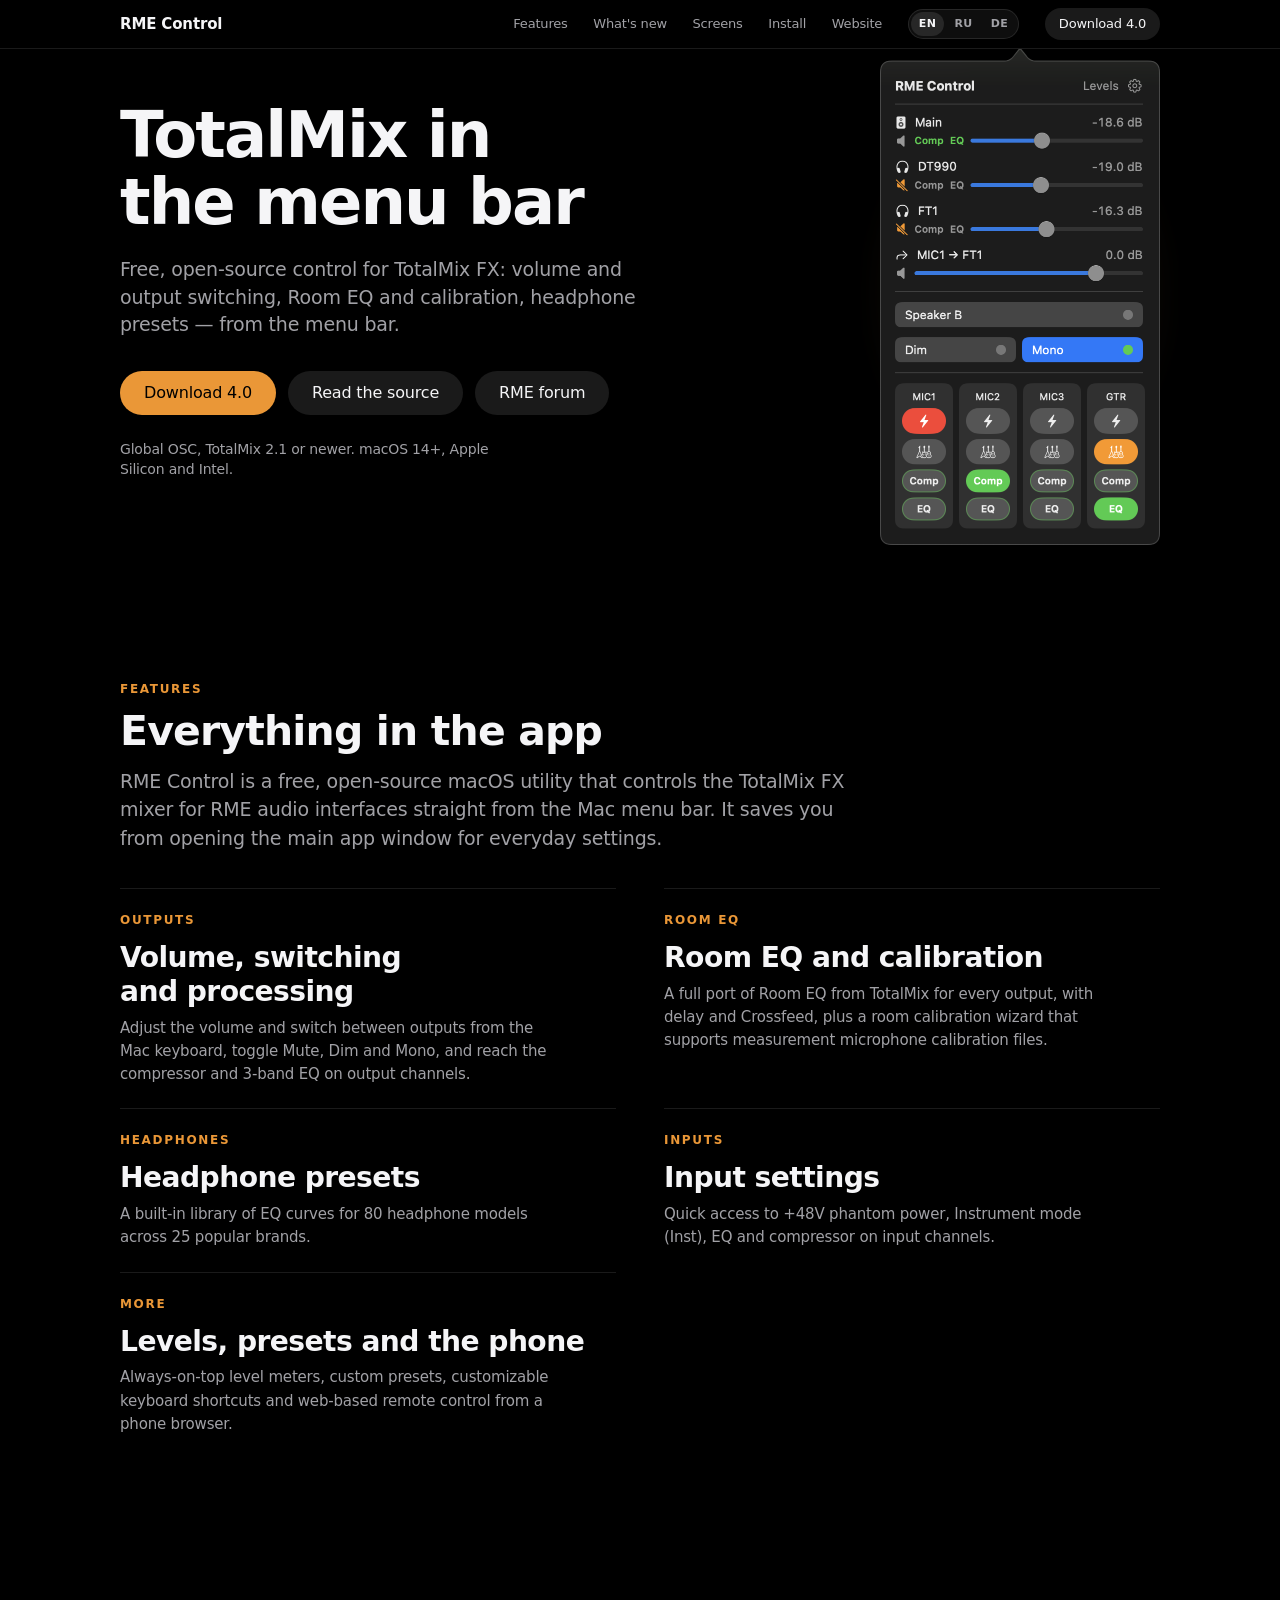
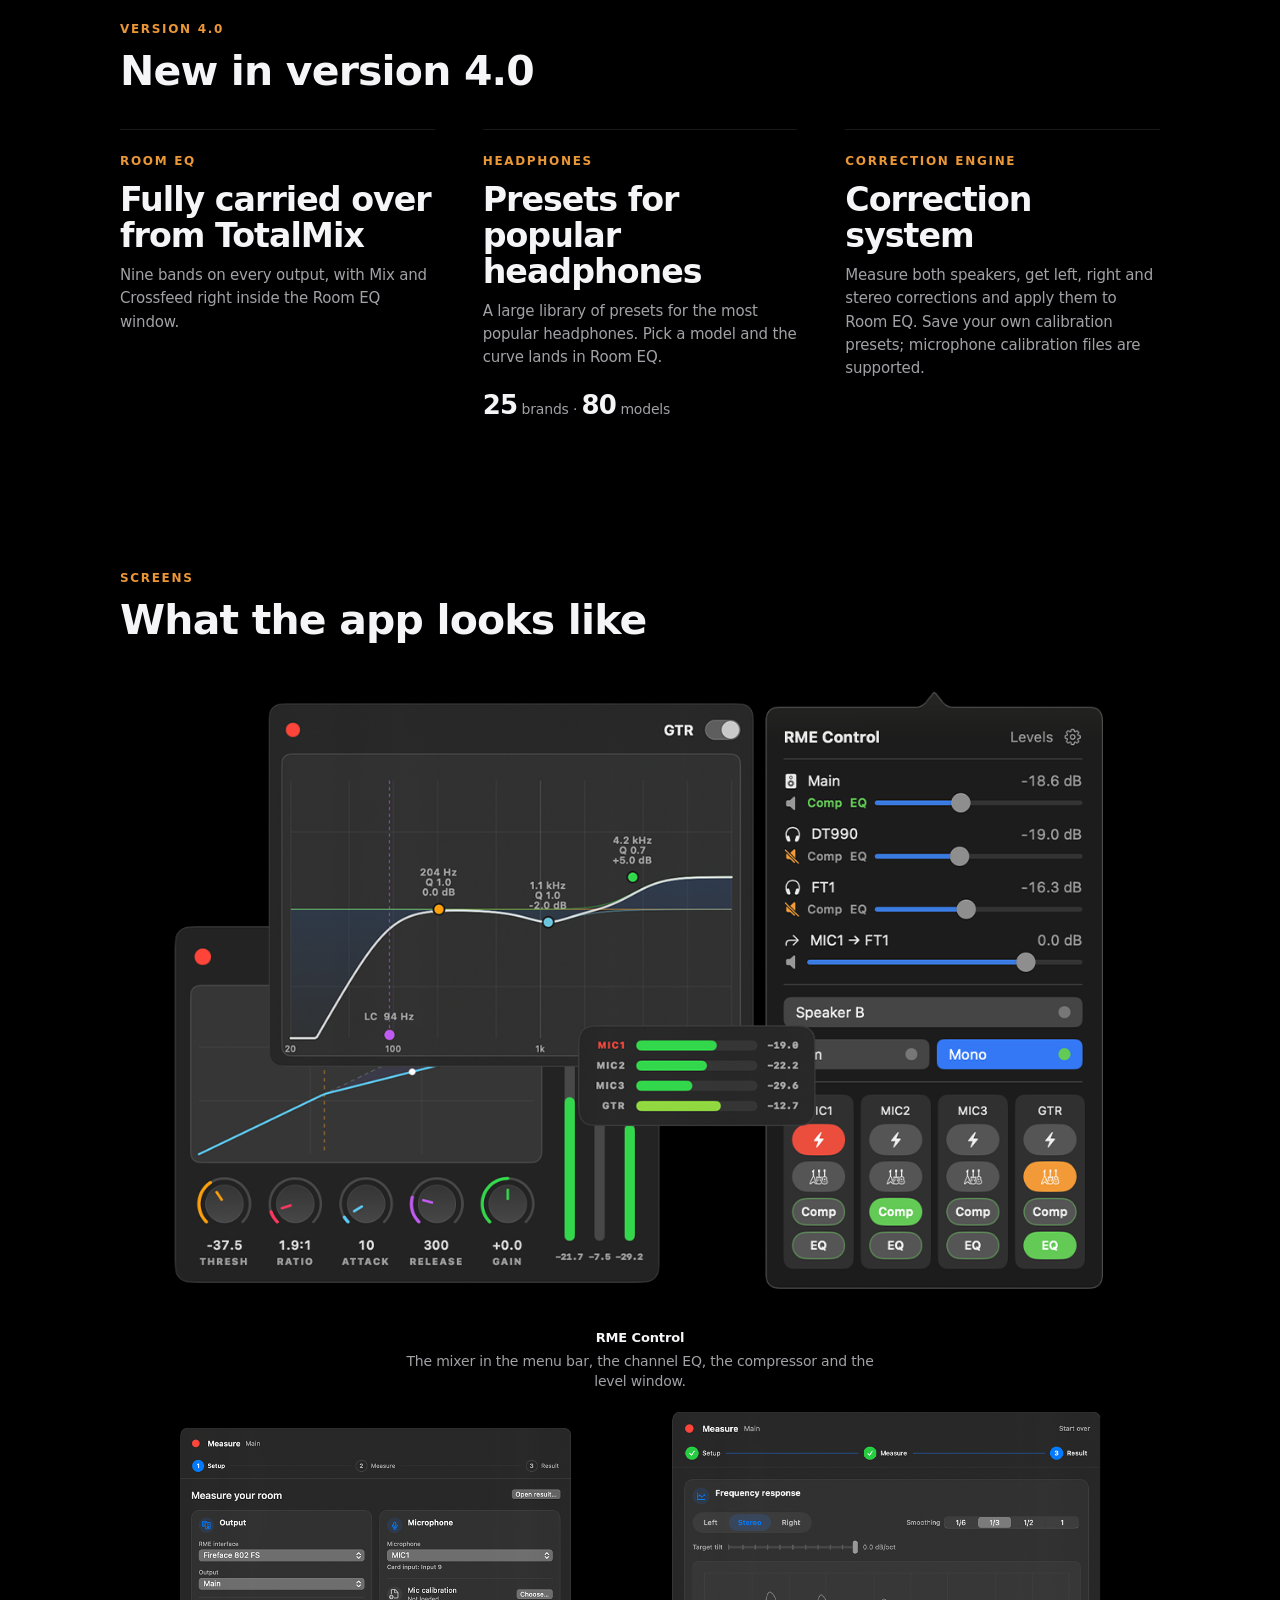
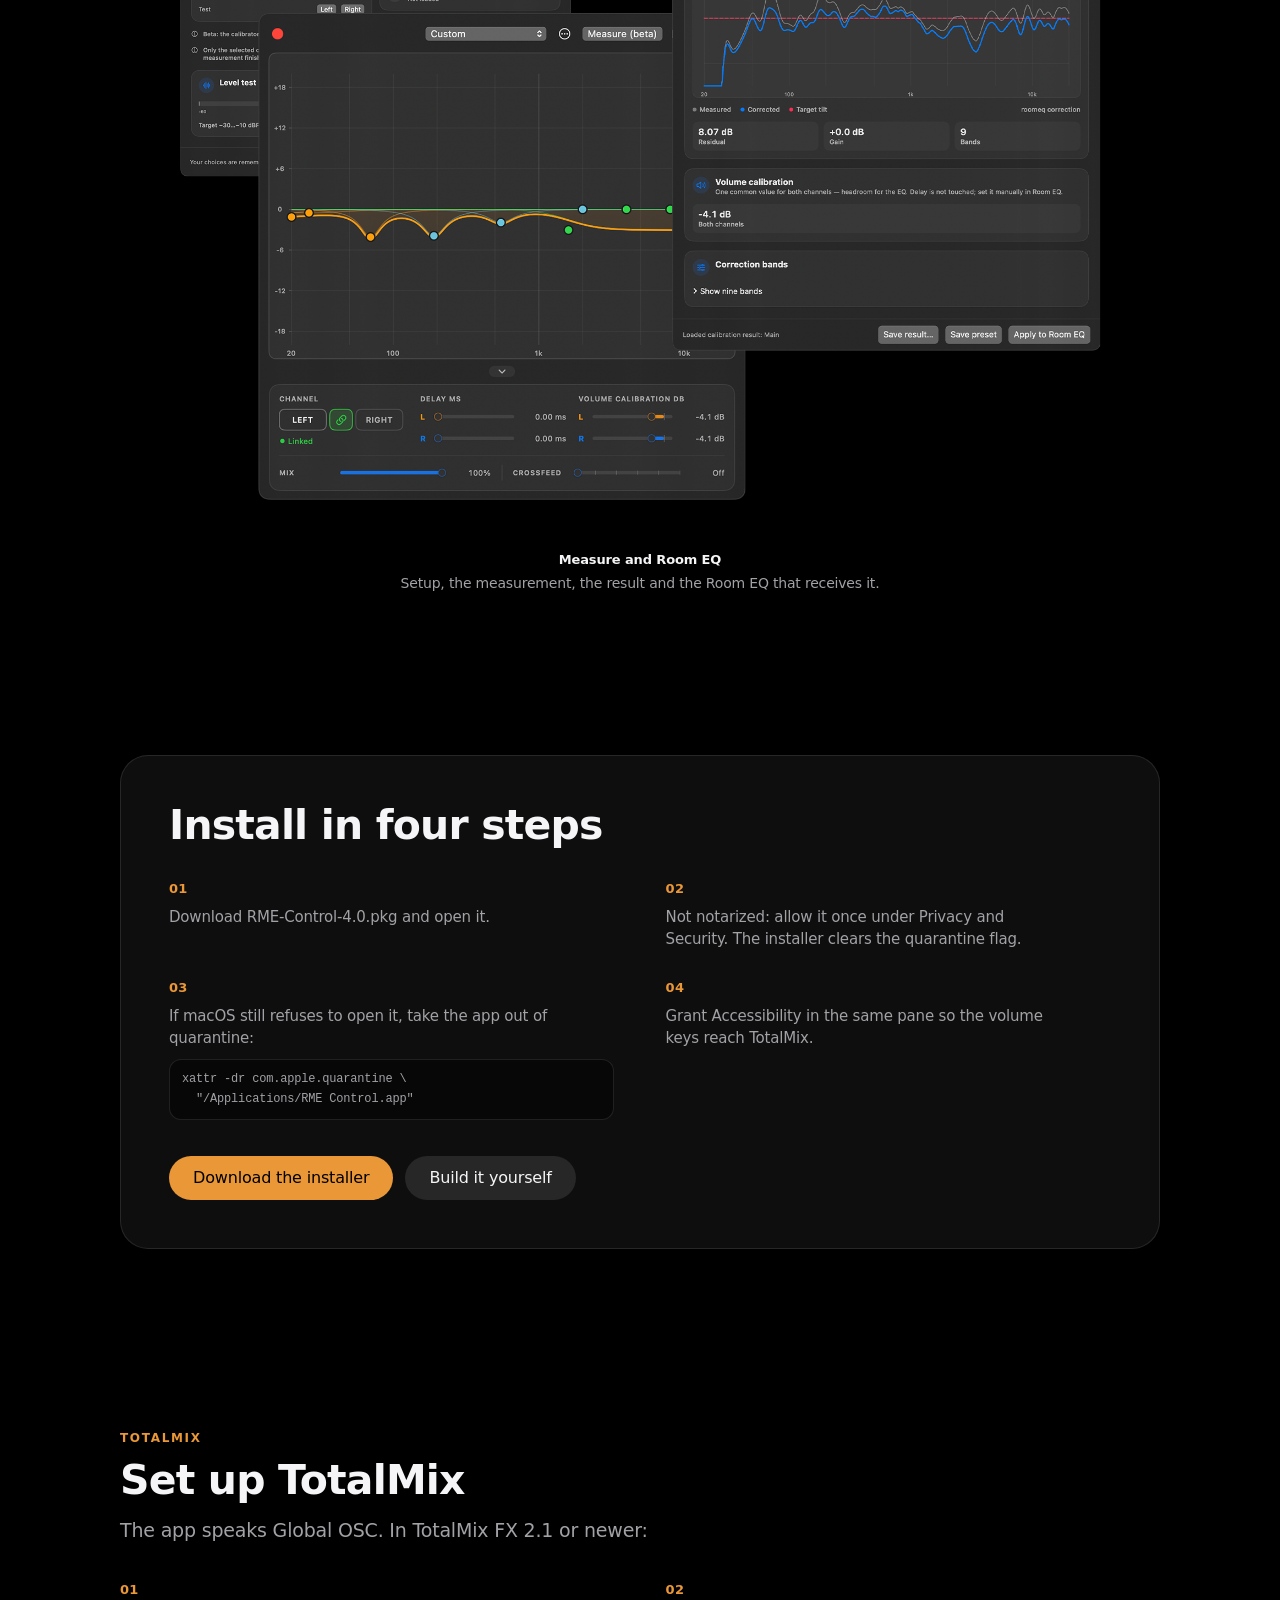
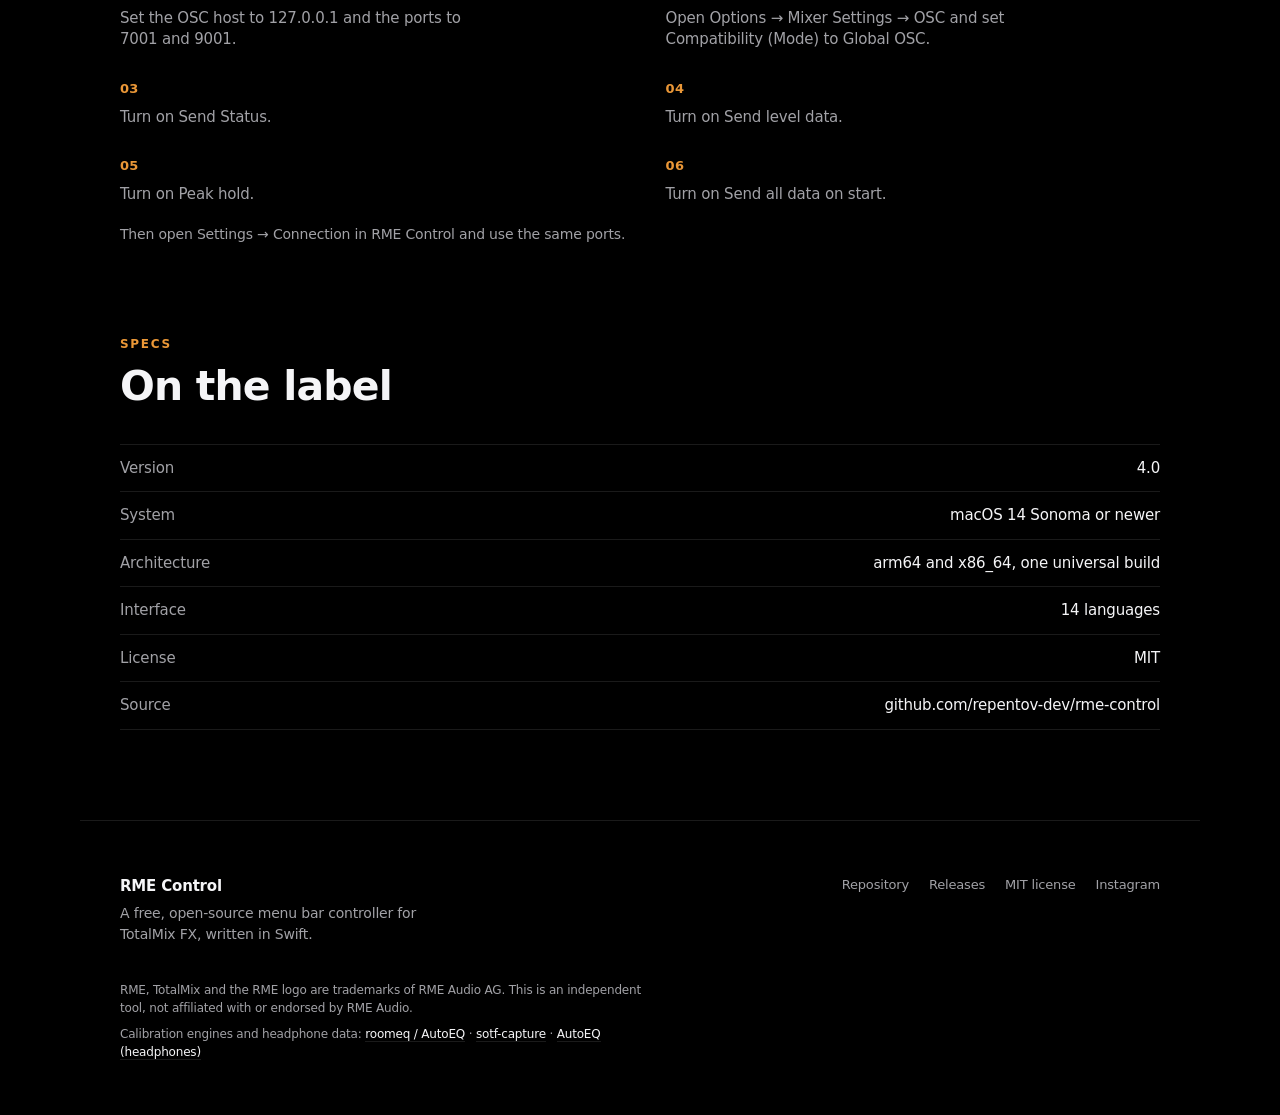
==== docs/index.html @ a4813e08 "Let the mobile header scroll away with the page" ====
<!doctype html>
<html lang="en">
<head>
<meta charset="utf-8">
<meta name="viewport" content="width=device-width, initial-scale=1">
<title>RME Control — TotalMix in the menu bar</title>
<meta name="description" content="Free, open-source macOS menu bar control for RME interfaces: TotalMix volume and output switching, Room EQ, room calibration, headphone presets, input and output processing.">
<meta name="theme-color" content="#000000">
<link rel="icon" href="./icon.png">
<script>
  document.documentElement.classList.add("js");
  setTimeout(function () {
    document.querySelectorAll("[data-reveal]").forEach(function (el) { el.classList.add("is-in"); });
  }, 3500);
</script>
<link rel="stylesheet" href="./apple.css?v=12">
</head>
<body>

<header class="nav">
  <div class="nav__inner">
    <a class="nav__brand" href="#top">RME Control</a>
    <nav class="nav__links" aria-label="Sections">
      <a href="#features" data-i18n="nav.features">Features</a>
      <a href="#new" data-i18n="nav.new">What's new</a>
      <a href="#screens" data-i18n="nav.screens">Screens</a>
      <a href="#install" data-i18n="nav.install">Install</a>
      <a href="https://repentov-dev.github.io/repentov-site/" data-i18n="nav.site" target="_blank" rel="noopener">Website</a>
      <span class="lang" role="group" aria-label="Language">
        <button type="button" data-lang="en">EN</button>
        <button type="button" data-lang="ru">RU</button>
        <button type="button" data-lang="de">DE</button>
      </span>
      <a class="nav__cta" href="https://github.com/repentov-dev/rme-control/releases/download/v4.0/RME-Control-4.0.pkg" data-i18n="nav.download">Download 4.0</a>
    </nav>
    <button class="nav__burger" type="button" aria-label="Menu" aria-expanded="false">
      <span></span><span></span>
    </button>
  </div>
</header>

<main id="top">

  <section class="hero">
    <div class="hero__copy">
      <h1 data-i18n="hero.title">TotalMix in the menu bar</h1>
      <p class="hero__sub" data-i18n="hero.sub">Free, open-source control for TotalMix FX: volume and output switching, Room EQ and calibration, headphone presets — from the menu bar.</p>
      <div class="hero__actions">
        <a class="btn btn--fill" href="https://github.com/repentov-dev/rme-control/releases/download/v4.0/RME-Control-4.0.pkg" data-i18n="hero.download">Download 4.0</a>
        <a class="btn btn--tint" href="https://github.com/repentov-dev/rme-control" data-i18n="hero.source">Read the source</a>
        <a class="btn btn--tint" href="https://forum.rme-audio.de/viewtopic.php?id=43536" data-i18n="hero.forum">RME forum</a>
      </div>
      <p class="hero__note" data-i18n="hero.note">Global OSC, TotalMix 2.1 or newer. macOS 14+, Apple Silicon and Intel.</p>
    </div>
    <div class="hero__stage">
      <div class="hero__tilt">
        <img class="hero__shot" src="./screenshots/popover-window.png" width="560" height="993" alt="RME Control popover">
      </div>
    </div>
  </section>

  <section class="features" id="features">
    <div class="section-head" data-reveal>
      <p class="eyebrow" data-i18n="features.eyebrow">Features</p>
      <h2 data-i18n="features.title">Everything in the app</h2>
      <p class="lead" data-i18n="features.lead">RME Control is a free, open-source macOS utility that controls the TotalMix FX mixer for RME audio interfaces straight from the Mac menu bar. It saves you from opening the main app window for everyday settings.</p>
    </div>
    <div class="keys">
      <article class="key" data-reveal style="--i:0">
        <p class="chapter__kicker" data-i18n="feat.out.kicker">Outputs</p>
        <h3 data-i18n="feat.out.title">Volume, switching and processing</h3>
        <p data-i18n="feat.out.text">Adjust the volume and switch between outputs from the Mac keyboard, toggle Mute, Dim and Mono, and reach the compressor and 3-band EQ on output channels.</p>
      </article>
      <article class="key" data-reveal style="--i:1">
        <p class="chapter__kicker" data-i18n="feat.eq.kicker">Room EQ</p>
        <h3 data-i18n="feat.eq.title">Room EQ and calibration</h3>
        <p data-i18n="feat.eq.text">A full port of Room EQ from TotalMix for every output, with delay and Crossfeed, plus a room calibration wizard that supports measurement microphone calibration files.</p>
      </article>
      <article class="key" data-reveal style="--i:2">
        <p class="chapter__kicker" data-i18n="feat.hp.kicker">Headphones</p>
        <h3 data-i18n="feat.hp.title">Headphone presets</h3>
        <p data-i18n="feat.hp.text">A built-in library of EQ curves for 80 headphone models across 25 popular brands.</p>
      </article>
      <article class="key" data-reveal style="--i:3">
        <p class="chapter__kicker" data-i18n="feat.in.kicker">Inputs</p>
        <h3 data-i18n="feat.in.title">Input settings</h3>
        <p data-i18n="feat.in.text">Quick access to +48V phantom power, Instrument mode (Inst), EQ and compressor on input channels.</p>
      </article>
      <article class="key" data-reveal style="--i:4">
        <p class="chapter__kicker" data-i18n="feat.more.kicker">More</p>
        <h3 data-i18n="feat.more.title">Levels, presets and the phone</h3>
        <p data-i18n="feat.more.text">Always-on-top level meters, custom presets, customizable keyboard shortcuts and web-based remote control from a phone browser.</p>
      </article>
    </div>
  </section>

  <section class="new" id="new">
    <div class="section-head" data-reveal>
      <p class="eyebrow" data-i18n="new.eyebrow">Version 4.0</p>
      <h2 data-i18n="new.title">New in version 4.0</h2>
    </div>
    <div class="new__list">
      <article class="new__row" data-reveal style="--i:0">
        <p class="chapter__kicker" data-i18n="new.eq.kicker">Room EQ</p>
        <h3 data-i18n="new.eq.title">Fully carried over from TotalMix</h3>
        <p data-i18n="new.eq.text">Nine bands on every output, with Mix and Crossfeed right inside the Room EQ window.</p>
      </article>
      <article class="new__row" data-reveal style="--i:1">
        <p class="chapter__kicker" data-i18n="new.hp.kicker">Headphones</p>
        <h3 data-i18n="new.hp.title">Presets for popular headphones</h3>
        <p data-i18n="new.hp.text">A large library of presets for the most popular headphones. Pick a model and the curve lands in Room EQ.</p>
        <p class="new__stat"><strong>25</strong> <span data-i18n="new.stat.brands">brands</span> · <strong>80</strong> <span data-i18n="new.stat.models">models</span></p>
      </article>
      <article class="new__row" data-reveal style="--i:2">
        <p class="chapter__kicker" data-i18n="new.engine.kicker">Correction engine</p>
        <h3 data-i18n="new.engine.title">Correction system</h3>
        <p data-i18n="new.engine.text">Measure both speakers, get left, right and stereo corrections and apply them to Room EQ. Save your own calibration presets; microphone calibration files are supported.</p>
      </article>
    </div>
  </section>

  <section class="gallery" id="screens">
    <div class="section-head" data-reveal>
      <p class="eyebrow" data-i18n="screens.eyebrow">Screens</p>
      <h2 data-i18n="screens.title">What the app looks like</h2>
    </div>

    <figure class="shot shot--wide shot--product" data-reveal>
      <img src="./screenshots/app.png" width="1156" height="752" alt="RME Control windows">
      <figcaption>
        <span class="shot__name" data-i18n="shot.app.name">RME Control</span>
        <span class="shot__text" data-i18n="shot.app">The mixer in the menu bar, the channel EQ, the compressor and the level window.</span>
      </figcaption>
    </figure>

    <figure class="shot shot--wide shot--product" data-reveal>
      <img src="./screenshots/measure.png" width="1781" height="1355" alt="Measure setup, Room EQ and the measurement result">
      <figcaption>
        <span class="shot__name" data-i18n="shot.product.name">Measure and Room EQ</span>
        <span class="shot__text" data-i18n="shot.product">Setup, the measurement, the result and the Room EQ that receives it.</span>
      </figcaption>
    </figure>
  </section>

  

  

  

  <section class="install" id="install">
    <div class="install__card" data-reveal>
      <h2 data-i18n="install.title">Install in four steps</h2>
      <ol class="steps">
        <li class="step">
          <span class="step__num">01</span>
          <p><span data-i18n="install.one">Download</span> <span class="nowrap">RME-Control-4.0.pkg</span> <span data-i18n="install.one.b">and open it.</span></p>
        </li>
        <li class="step">
          <span class="step__num">02</span>
          <p data-i18n="install.two">Not notarized: allow it once under Privacy and Security. The installer clears the quarantine flag.</p>
        </li>
        <li class="step">
          <span class="step__num">03</span>
          <p data-i18n="install.three">If macOS still refuses to open it, take the app out of quarantine:</p>
          <pre class="cmd">xattr -dr com.apple.quarantine \
  "/Applications/RME Control.app"</pre>
        </li>
        <li class="step">
          <span class="step__num">04</span>
          <p data-i18n="install.four">Grant Accessibility in the same pane so the volume keys reach TotalMix.</p>
        </li>
      </ol>
      <div class="install__actions">
        <a class="btn btn--fill" href="https://github.com/repentov-dev/rme-control/releases/download/v4.0/RME-Control-4.0.pkg" data-i18n="install.download">Download the installer</a>
        <a class="btn btn--tint" href="https://github.com/repentov-dev/rme-control#build-and-install" data-i18n="install.build">Build it yourself</a>
      </div>
    </div>
  </section>

  <section class="setup" id="totalmix">
    <div class="section-head" data-reveal>
      <p class="eyebrow" data-i18n="tm.eyebrow">TotalMix</p>
      <h2 data-i18n="tm.title">Set up TotalMix</h2>
      <p class="lead" data-i18n="tm.lead">The app speaks Global OSC. In TotalMix FX 2.1 or newer:</p>
    </div>
    <ol class="steps" data-reveal>
      <li class="step"><span class="step__num">01</span><p data-i18n="tm.one">Set the OSC host to 127.0.0.1 and the ports to 7001 and 9001.</p></li>
      <li class="step"><span class="step__num">02</span><p data-i18n="tm.two">Open Options → Mixer Settings → OSC and set Compatibility (Mode) to Global OSC.</p></li>
      <li class="step"><span class="step__num">03</span><p data-i18n="tm.three">Turn on Send Status.</p></li>
      <li class="step"><span class="step__num">04</span><p data-i18n="tm.four">Turn on Send level data.</p></li>
      <li class="step"><span class="step__num">05</span><p data-i18n="tm.five">Turn on Peak hold.</p></li>
      <li class="step"><span class="step__num">06</span><p data-i18n="tm.six">Turn on Send all data on start.</p></li>
    </ol>
    <p class="setup__after" data-reveal data-i18n="tm.note">Then open Settings → Connection in RME Control and use the same ports.</p>
  </section>

  <section class="specs" id="specs">
    <div class="section-head" data-reveal>
      <p class="eyebrow" data-i18n="specs.eyebrow">Specs</p>
      <h2 data-i18n="specs.title">On the label</h2>
    </div>
    <dl class="sheet sheet--specs" data-reveal>
      <div class="row"><dt data-i18n="specs.version">Version</dt><dd>4.0</dd></div>
      <div class="row"><dt data-i18n="specs.system">System</dt><dd data-i18n="specs.system.v">macOS 14 Sonoma or newer</dd></div>
      <div class="row"><dt data-i18n="specs.arch">Architecture</dt><dd data-i18n="specs.arch.v">arm64 and x86_64, one universal build</dd></div>
      <div class="row"><dt data-i18n="specs.languages">Interface</dt><dd data-i18n="specs.languages.v">14 languages</dd></div>
      <div class="row"><dt data-i18n="specs.license">License</dt><dd>MIT</dd></div>
      <div class="row"><dt data-i18n="specs.source">Source</dt><dd><a href="https://github.com/repentov-dev/rme-control">github.com/repentov-dev/rme-control</a></dd></div>
    </dl>
  </section>

</main>

<footer class="foot">
  <div class="foot__inner">
    <div class="foot__mast">
      <p class="foot__mark">RME Control</p>
      <p class="foot__note" data-i18n="foot.note">A free, open-source menu bar controller for TotalMix FX, written in Swift.</p>
    </div>
    <nav class="foot__links" aria-label="Elsewhere">
      <a href="https://github.com/repentov-dev/rme-control" data-i18n="foot.repo">Repository</a>
      <a href="https://github.com/repentov-dev/rme-control/releases" data-i18n="foot.releases">Releases</a>
      <a href="https://github.com/repentov-dev/rme-control/blob/main/LICENSE" data-i18n="foot.license">MIT license</a>
      <a href="https://www.instagram.com/repentov">Instagram</a>
    </nav>
  </div>
  <div class="foot__legal">
    <p data-i18n="foot.legal">RME, TotalMix and the RME logo are trademarks of RME Audio AG. This is an independent tool, not affiliated with or endorsed by RME Audio.</p>
    <p class="foot__credits">
      <span data-i18n="foot.credits">Calibration engines and headphone data:</span>
      <a href="https://github.com/pierreaubert/autoeq">roomeq / AutoEQ</a> ·
      <a href="https://github.com/pierreaubert/sotf-capture">sotf-capture</a> ·
      <a href="https://github.com/jaakkopasanen/AutoEq">AutoEQ (headphones)</a>
    </p>
  </div>
</footer>

<script src="./i18n.js?v=6" defer></script>
<script src="./apple.js?v=4" defer></script>
</body>
</html>
---- docs/apple.css ----
/* RME Control — Apple-flavoured landing page.
   System type, translucent chrome, pill controls, one accent from the app. */

:root {
  --bg: #000;
  --surface: rgba(255, 255, 255, 0.055);
  --surface-strong: rgba(255, 255, 255, 0.1);
  --text: #f5f5f7;
  --text-2: #a1a1a6;
  --line: rgba(255, 255, 255, 0.1);
  --accent: #ea9737;
  --accent-soft: rgba(234, 151, 55, 0.12);

  --font: -apple-system, BlinkMacSystemFont, "SF Pro Display", "SF Pro Text",
    "Helvetica Neue", system-ui, sans-serif;
  --mono: ui-monospace, "SF Mono", SFMono-Regular, Menlo, monospace;

  --gutter: clamp(20px, 4vw, 40px);
  --measure: 1120px;
  --radius-card: 28px;
  --radius-pill: 980px;

  --ease-out: cubic-bezier(0.22, 1, 0.36, 1);
  --nav-h: 48px;
  color-scheme: dark;
}

*, *::before, *::after { box-sizing: border-box; }
html, body { overflow-x: clip; }
html { scroll-behavior: smooth; scroll-padding-top: calc(var(--nav-h) + 24px); }

body {
  margin: 0;
  padding-top: var(--nav-h);
  background: var(--bg);
  color: var(--text);
  font-family: var(--font);
  font-size: 17px;
  line-height: 1.5;
  letter-spacing: -0.011em;
  -webkit-font-smoothing: antialiased;
  text-rendering: optimizeLegibility;
}

img { display: block; max-width: 100%; height: auto; }
a { color: inherit; text-decoration: none; }
p { margin: 0; }
::selection { background: var(--accent-soft); }

:focus-visible {
  outline: 2px solid var(--accent);
  outline-offset: 3px;
  border-radius: 8px;
}

h1, h2, h3 {
  margin: 0;
  font-weight: 700;
  letter-spacing: -0.03em;
  line-height: 1.05;
  text-wrap: balance;
  overflow-wrap: break-word;
}
h1 { font-size: clamp(2.5rem, 5.4vw, 4rem); max-width: 15ch; }
h2 { font-size: clamp(1.75rem, 3.2vw, 2.75rem); letter-spacing: -0.02em; }
h3 { font-size: 1.1875rem; font-weight: 600; letter-spacing: -0.01em; line-height: 1.2; }

.container { width: 100%; max-width: var(--measure); margin-inline: auto; padding-inline: var(--gutter); }
main > section { padding-inline: var(--gutter); max-width: var(--measure); margin-inline: auto; }

/* Chrome: a translucent bar, content scrolling underneath. */
.nav {
  position: fixed; top: 0; left: 0; right: 0; z-index: 100;
  transition: background-color 220ms linear, border-color 220ms linear, box-shadow 220ms linear;
  background: color-mix(in srgb, var(--bg) 88%, transparent);
  backdrop-filter: blur(20px) saturate(180%);
  -webkit-backdrop-filter: blur(20px) saturate(180%);
  border-bottom: 1px solid var(--line);
}
.nav.is-scrolled {
  background: color-mix(in srgb, var(--bg) 96%, transparent);
  border-bottom-color: rgba(255, 255, 255, 0.16);
  box-shadow: 0 10px 30px rgba(0, 0, 0, 0.35);
}
.nav__inner {
  max-width: var(--measure); margin-inline: auto;
  padding: 0 var(--gutter);
  min-height: 48px; display: flex; align-items: center; justify-content: space-between; gap: 24px;
}
.nav__brand { font-size: 15px; font-weight: 600; letter-spacing: -0.01em; white-space: nowrap; }
.nav__links { display: flex; align-items: center; gap: clamp(12px, 2vw, 28px); flex-wrap: wrap; }
.nav__links a {
  position: relative;
  font-size: 13px; color: var(--text-2);
  transition: color 120ms linear;
}
.nav__links a:not(.nav__cta)::after {
  content: ""; position: absolute; left: 0; right: 0; bottom: -5px; height: 1px;
  background: currentColor; transform: scaleX(0); transform-origin: left center;
  transition: transform 260ms var(--ease-out);
}
.nav__links a:not(.nav__cta):hover::after { transform: scaleX(1); }
.nav__links a:hover { color: var(--text); }
.nav__cta {
  color: var(--text) !important; font-weight: 500;
  padding: 6px 14px; border-radius: var(--radius-pill);
  background: var(--surface-strong);
  transition: background-color 140ms linear;
}
.nav__cta:hover { background: rgba(255, 255, 255, 0.18); }

/* Controls: felt on press, not on release. */
.btn {
  display: inline-flex; align-items: center; justify-content: center;
  min-height: 44px; padding: 0 24px; border-radius: var(--radius-pill);
  font-size: 16px; font-weight: 500; letter-spacing: -0.011em;
  transition: transform 160ms var(--ease-out), background-color 140ms linear,
    box-shadow 220ms linear, opacity 140ms linear;
  -webkit-tap-highlight-color: transparent;
}
.btn:hover { transform: translateY(-1px); box-shadow: 0 10px 28px rgba(0, 0, 0, 0.45); }
.btn:active { transform: scale(0.97); box-shadow: none; }
.btn--fill:hover { box-shadow: 0 12px 32px color-mix(in srgb, var(--accent) 26%, transparent); }
.btn--fill { background: var(--accent); color: #000; }
.btn--fill:hover { background: color-mix(in srgb, var(--accent) 86%, #fff); }
.btn--tint { background: var(--surface-strong); color: var(--text); }
.btn--tint:hover { background: rgba(255, 255, 255, 0.16); }

/* Hero: copy on the left, the product on a soft halo on the right. */
.hero {
  --hero-pad: clamp(40px, 6vh, 80px);
  display: grid; grid-template-columns: minmax(0, 1fr) 280px;
  gap: clamp(32px, 5vw, 72px); align-items: start;
  padding-block: var(--hero-pad) clamp(32px, 5vh, 56px);
}
.hero__copy { min-width: 0; }
.hero__copy > * { animation: riseIn 800ms var(--ease-out) both; }
.hero__copy > :nth-child(1) { animation-delay: 60ms; }
.hero__copy > :nth-child(2) { animation-delay: 140ms; }
.hero__copy > :nth-child(3) { animation-delay: 220ms; }
.hero__copy > :nth-child(4) { animation-delay: 300ms; }
@keyframes riseIn {
  from { opacity: 0; transform: translateY(12px); }
  to { opacity: 1; transform: none; }
}
.hero__sub {
  margin-top: 20px; font-size: 19px; line-height: 1.45; color: var(--text-2);
  max-width: 44ch;
}
.hero__actions { display: flex; flex-wrap: wrap; gap: 12px; margin-top: 32px; }
.hero__note { margin-top: 24px; font-size: 14px; line-height: 1.45; color: var(--text-2); max-width: 46ch; }

.hero__stage {
  position: relative; display: grid; justify-items: center; min-width: 0;
  /* the arrow meets the bottom edge of the bar, under the wordmark */
  margin-top: calc(-1 * var(--hero-pad));
  left: 0px;
  will-change: transform;
}
.hero__stage::before {
  content: ""; position: absolute; inset: 6% -6% 0;
  background: radial-gradient(70% 58% at 50% 46%, color-mix(in srgb, var(--accent) 14%, transparent), transparent 74%);
  filter: blur(6px);
  pointer-events: none;
}
.hero__tilt { will-change: transform; transform-style: preserve-3d; transform-origin: 50% 0; }
.hero__shot {
  position: relative; width: 280px; height: auto;
  filter: drop-shadow(0 18px 36px rgba(0, 0, 0, 0.55));
  animation: materialize 900ms var(--ease-out) both;
}
/* The product arrives as a material: blur and scale move together. */
@keyframes materialize {
  from { opacity: 0; transform: translateY(-6px) scale(0.985); filter: blur(10px); }
  60% { opacity: 1; }
  to { opacity: 1; transform: none; filter: blur(0); }
}

/* Panels: the captures at their own size, captions beneath. */
.panels { padding-block: clamp(48px, 7vh, 88px); }
.panels__grid {
  display: grid; grid-template-columns: repeat(2, minmax(0, 1fr));
  gap: 52px clamp(24px, 4vw, 48px); margin-top: 40px; align-items: start;
}
.shot { margin: 0; min-width: 0; }
.shot img {
  transition: transform 420ms var(--ease-out), filter 420ms var(--ease-out);
  transform-origin: 50% 50%;
}
.shot:hover img { transform: scale(1.012); filter: brightness(1.06); }
.shot figcaption { margin-top: 14px; font-size: 14px; line-height: 1.45; color: var(--text-2); max-width: 34ch; }
.shot--strip img { width: 188px; }
.panels__note { padding-top: 4px; max-width: 34ch; }
.panels__note p { margin-top: 10px; font-size: 15px; color: var(--text-2); }
.panels__more { font-size: 14px !important; }
.panels__more a { color: var(--text); border-bottom: 1px solid var(--line); }
.panels__more a:hover { border-color: var(--accent); }

/* Inside a revealed block, its rows arrive one after another. */
.js .group .row, .js .sheet--specs .row, .js .step {
  opacity: 0; transform: translateY(10px);
  transition: opacity 520ms var(--ease-out), transform 520ms var(--ease-out);
}
.js .is-in .row, .js .is-in .step { opacity: 1; transform: none; }
.js .row:nth-child(1), .js .step:nth-child(1) { transition-delay: 50ms; }
.js .row:nth-child(2), .js .step:nth-child(2) { transition-delay: 95ms; }
.js .row:nth-child(3), .js .step:nth-child(3) { transition-delay: 140ms; }
.js .row:nth-child(4), .js .step:nth-child(4) { transition-delay: 185ms; }
.js .row:nth-child(5) { transition-delay: 230ms; }
.js .row:nth-child(6) { transition-delay: 275ms; }
.js .row:nth-child(7) { transition-delay: 320ms; }
.js .row:nth-child(8) { transition-delay: 365ms; }

/* The full list, two columns of rows under a hairline. */
.features { padding-block: clamp(64px, 10vh, 112px); }
.features__grid {
  display: grid; grid-template-columns: repeat(2, minmax(0, 1fr));
  gap: 48px clamp(32px, 6vw, 80px); margin-top: 40px; align-items: start;
}
.group { min-width: 0; }
.group h3 { color: var(--text-2); font-size: 13px; font-weight: 600; letter-spacing: 0.01em; margin-bottom: 6px; }
.group__second { margin-top: 36px; }

.sheet { margin: 0; }
.row {
  display: grid; grid-template-columns: minmax(0, 0.9fr) minmax(0, 1.25fr);
  gap: 16px; align-items: baseline;
  padding-block: 12px; border-top: 1px solid var(--line);
}
.row:last-child { border-bottom: 1px solid var(--line); }
.sheet dt { font-size: 15px; font-weight: 500; letter-spacing: -0.01em; }
.sheet dd { margin: 0; font-size: 14px; line-height: 1.4; color: var(--text-2); text-align: right; }
.sheet dd a { color: var(--text); }
.sheet dd a:hover { color: var(--accent); }

/* Install: one raised card, four stages. */
.install { padding-block: clamp(64px, 10vh, 112px); }
.install__card {
  background: var(--surface); border: 1px solid var(--line);
  border-radius: var(--radius-card); padding: clamp(28px, 4vw, 48px);
}
.steps {
  list-style: none; margin: 32px 0 0; padding: 0;
  display: grid; grid-template-columns: repeat(2, minmax(0, 1fr)); gap: 28px clamp(24px, 4vw, 56px);
}
.step { min-width: 0; }
.step__num { display: block; font-size: 13px; font-weight: 600; color: var(--accent); letter-spacing: 0.02em; }
.step p { margin-top: 8px; font-size: 15px; line-height: 1.45; color: var(--text-2); max-width: 40ch; }
.cmd {
  margin: 10px 0 0; padding: 10px 12px; border-radius: 12px;
  background: rgba(0, 0, 0, 0.45); border: 1px solid var(--line);
  font-family: var(--mono); font-size: 12px; line-height: 1.6; color: var(--text-2);
  white-space: pre-wrap; overflow-wrap: normal;
}
.install__actions { display: flex; flex-wrap: wrap; gap: 12px; margin-top: 36px; }
.nowrap { white-space: nowrap; }

/* TotalMix setup: the same six-step rhythm as the install card, on the ground. */
.setup { padding-block: clamp(64px, 10vh, 112px) 0; }
.setup__lead { margin-top: 14px; font-size: 17px; color: var(--text-2); max-width: 52ch; }
.setup .steps { margin-top: 28px; }

/* Specs: the label sheet. */
.specs { padding-block: clamp(64px, 10vh, 112px); }
.sheet--specs { margin-top: 32px; }
.sheet--specs .row { grid-template-columns: minmax(0, 1fr) minmax(0, 2fr); }
.sheet--specs dt { color: var(--text-2); font-weight: 400; }
.sheet--specs dd { font-size: 15px; color: var(--text); font-weight: 500; }

/* Footer. */
.foot {
  border-top: 1px solid var(--line);
  padding: clamp(40px, 6vh, 64px) var(--gutter);
  max-width: var(--measure); margin-inline: auto;
}
.foot__inner { display: flex; flex-wrap: wrap; gap: 32px; justify-content: space-between; align-items: flex-start; }
.foot__mark { font-size: 15px; font-weight: 600; }
.foot__note { margin-top: 6px; font-size: 14px; color: var(--text-2); max-width: 36ch; }
.foot__links { display: flex; flex-wrap: wrap; gap: 20px; }
.foot__links a { font-size: 13px; color: var(--text-2); }
.foot__links a:hover { color: var(--text); }
.foot__legal { margin-top: 36px; }
.foot__legal p { font-size: 12px; line-height: 1.5; color: var(--text-2); max-width: 72ch; }

@media (max-width: 720px) {
  .nav__links { gap: 12px; }
}

/* Phones: the wordmark and the panels link go, the rest keeps one row. */
@media (max-width: 640px) {
  .nav__brand { display: none; }
  .nav__links a[href="#panels"] { display: none; }
  .nav__links { width: 100%; justify-content: space-between; gap: 8px; }
}

@media (max-width: 900px) {
  .hero { grid-template-columns: minmax(0, 1fr); padding-block: 40px 56px; }
  .hero__stage { order: 2; margin-top: 8px; }
  .hero__tilt { will-change: transform; transform-style: preserve-3d; transform-origin: 50% 0; }
.hero__shot { width: min(300px, 68vw); }
  .panels__grid, .features__grid { grid-template-columns: minmax(0, 1fr); gap: 40px; }
  .steps { grid-template-columns: repeat(2, minmax(0, 1fr)); gap: 24px; }
  .row, .sheet--specs .row { grid-template-columns: minmax(0, 1fr); gap: 4px; }
  .sheet dd, .sheet--specs dd { text-align: left; }
}

@media (max-width: 560px) {
  .steps { grid-template-columns: minmax(0, 1fr); }
  .hero__actions .btn, .install__actions .btn { width: 100%; }
}

/* Reveal: each block rises into place, blurred at the start, once. */
.js [data-reveal] {
  opacity: 0;
  transform: translateY(18px);
  filter: blur(8px);
  transition:
    opacity 720ms var(--ease-out),
    transform 720ms var(--ease-out),
    filter 720ms var(--ease-out);
  transition-delay: calc(var(--i, 0) * 70ms);
}
.js [data-reveal].is-in { opacity: 1; transform: none; filter: blur(0); }

@media (prefers-reduced-motion: reduce) {
  .js [data-reveal] {
    transform: none; filter: none;
    transition: opacity 240ms linear;
    transition-delay: 0ms;
  }
  .shot img { transition: none; }
  .shot:hover img { transform: none; filter: none; }
  .hero__copy > * { animation: none; }
  .js .group .row, .js .sheet--specs .row, .js .step {
    opacity: 1; transform: none; transition: none;
  }
  .nav__links a:not(.nav__cta)::after { transition: none; }
  .btn:hover { transform: none; box-shadow: none; }
  .hero__tilt { will-change: transform; transform-style: preserve-3d; transform-origin: 50% 0; }
.hero__shot { animation: none; }
}

/* Native preferences: gentler motion, solid chrome, stronger contrast. */
@media (prefers-reduced-motion: reduce) {
  html { scroll-behavior: auto; }
  *, *::before, *::after {
    animation-duration: 0.01ms !important;
    animation-iteration-count: 1 !important;
    transition-duration: 0.01ms !important;
  }
  .hero__tilt { will-change: transform; transform-style: preserve-3d; transform-origin: 50% 0; }
.hero__shot { animation: none; transform: none; }
  .nav { transition: none; }
}

@media (prefers-reduced-transparency: reduce) {
  .nav { background: var(--bg); backdrop-filter: none; -webkit-backdrop-filter: none; }
  .install__card { background: #101011; }
  .btn--tint { background: #1c1c1e; }
}

@media (prefers-contrast: more) {
  :root { --text-2: #c7c7cc; --line: rgba(255, 255, 255, 0.28); }
  .install__card { border-color: rgba(255, 255, 255, 0.3); }
}

/* ---- 4.0: sections, gallery, language switch ------------------------- */

.lang {
  display: inline-flex;
  align-items: center;
  gap: 2px;
  padding: 2px;
  border-radius: var(--radius-pill);
  background: var(--surface);
  border: 1px solid var(--line);
}
.lang button {
  appearance: none;
  border: 0;
  background: transparent;
  color: var(--text-2);
  font: inherit;
  font-size: 11px;
  font-weight: 600;
  letter-spacing: 0.04em;
  padding: 4px 8px;
  border-radius: var(--radius-pill);
  cursor: pointer;
}
.lang button.is-on { background: var(--surface-strong); color: var(--text); }
.lang button:hover { color: var(--text); }

.section-head { max-width: 760px; margin-bottom: clamp(24px, 4vh, 40px); }
.eyebrow {
  font-size: 12px;
  font-weight: 600;
  letter-spacing: 0.14em;
  text-transform: uppercase;
  color: var(--accent);
  margin-bottom: 12px;
}
.lead {
  margin-top: 14px;
  font-size: clamp(16px, 1.6vw, 19px);
  line-height: 1.5;
  color: var(--text-2);
  max-width: 62ch;
}

.new, .gallery, .calibration { padding-block: clamp(56px, 8vh, 96px); }

.new__grid {
  display: grid;
  grid-template-columns: repeat(2, minmax(0, 1fr));
  gap: 16px;
}
.new__card {
  padding: 22px 22px 24px;
  border-radius: 22px;
  background: var(--surface);
  border: 1px solid var(--line);
}
.new__card h3 { margin-bottom: 8px; }
.new__card p { color: var(--text-2); font-size: 15px; line-height: 1.5; }

.gallery .shot { margin-bottom: 0; }
.shot__name {
  display: block;
  font-size: 13px;
  font-weight: 600;
  letter-spacing: -0.01em;
  color: var(--text);
  margin-bottom: 3px;
}
.shot__text { display: block; color: var(--text-2); }
.shot--wide {
  max-width: 480px;
  margin: 0 auto clamp(24px, 4vh, 40px);
}
.shot--wide figcaption { max-width: 56ch; margin-inline: auto; text-align: center; }
.shot--wide img {
  width: 100%;
  border-radius: 22px;
  border: 1px solid var(--line);
  background: #111;
}
.shot--result, .shot--setup { max-width: 560px; }
.gallery__grid {
  display: grid;
  grid-template-columns: repeat(2, minmax(0, 1fr));
  gap: clamp(20px, 3vw, 32px);
}
.gallery__grid .shot img {
  width: auto;
  max-width: 100%;
  border-radius: 16px;
  border: 1px solid var(--line);
  background: #111;
}
.gallery__grid .shot figcaption { max-width: 42ch; }

.cal__steps {
  list-style: none;
  margin: 0;
  padding: 0;
  display: grid;
  grid-template-columns: repeat(3, minmax(0, 1fr));
  gap: 16px;
}
.cal__steps li {
  position: relative;
  padding: 22px;
  border-radius: 22px;
  background: var(--surface);
  border: 1px solid var(--line);
}
.cal__num {
  display: inline-grid;
  place-items: center;
  width: 28px;
  height: 28px;
  border-radius: 50%;
  background: var(--accent-soft);
  color: var(--accent);
  font-size: 13px;
  font-weight: 700;
  margin-bottom: 14px;
}
.cal__steps h3 { margin-bottom: 6px; }
.cal__steps p { color: var(--text-2); font-size: 15px; line-height: 1.5; }

@media (max-width: 860px) {
  .new__grid, .gallery__grid, .cal__steps { grid-template-columns: 1fr; }
  .shot--wide, .shot--result { max-width: 100%; }
  .nav__links { gap: 10px; }
  .lang { order: 3; }
}

/* ---- 4.0: Apple-style feature chapters --------------------------------- */

.chapter {
  display: grid;
  grid-template-columns: minmax(0, 0.9fr) minmax(0, 1.1fr);
  gap: clamp(28px, 5vw, 64px);
  align-items: center;
  padding-block: clamp(28px, 5vh, 56px);
}
.chapter + .chapter { border-top: 1px solid var(--line); }
.chapter--reverse .chapter__copy { order: 2; }
.chapter--reverse .chapter__media { order: 1; }
.chapter__kicker {
  font-size: 12px;
  font-weight: 600;
  letter-spacing: 0.14em;
  text-transform: uppercase;
  color: var(--accent);
  margin-bottom: 12px;
}
.chapter__copy h3 {
  font-size: clamp(1.6rem, 3vw, 2.5rem);
  letter-spacing: -0.03em;
  line-height: 1.05;
  max-width: 16ch;
}
.chapter__copy p:not(.chapter__kicker):not(.chapter__stat) {
  margin-top: 14px;
  color: var(--text-2);
  font-size: clamp(15px, 1.4vw, 17px);
  line-height: 1.55;
  max-width: 46ch;
}
.chapter__media { margin: 0; }
.chapter__media img {
  width: 100%;
  max-width: 460px;
  margin-inline: auto;
  border-radius: 24px;
  border: 1px solid var(--line);
  background: #111;
  box-shadow: 0 30px 80px rgba(0, 0, 0, 0.45);
}
.chapter__media--stat { display: flex; justify-content: center; }
.stat-plate {
  width: min(100%, 420px);
  aspect-ratio: 1;
  display: grid;
  place-content: center;
  justify-items: center;
  gap: 4px;
  border-radius: 28px;
  border: 1px solid var(--line);
  background:
    radial-gradient(120% 90% at 50% 0%, rgba(234, 151, 55, 0.16), transparent 60%),
    linear-gradient(180deg, rgba(255, 255, 255, 0.07), rgba(255, 255, 255, 0.02));
  box-shadow: 0 30px 80px rgba(0, 0, 0, 0.45);
}
.stat-plate__num {
  font-size: clamp(64px, 9vw, 104px);
  font-weight: 700;
  letter-spacing: -0.05em;
  line-height: 0.95;
}
.stat-plate__label {
  font-size: 13px;
  font-weight: 600;
  letter-spacing: 0.16em;
  text-transform: uppercase;
  color: var(--text-2);
}
.stat-plate__divider { width: 1px; height: 28px; background: var(--line); margin-block: 10px; }
.chapter__stat { margin-top: 18px; font-size: 14px; color: var(--text-2); }
.chapter__stat strong { color: var(--text); font-size: 20px; letter-spacing: -0.02em; }

@media (max-width: 860px) {
  .chapter { grid-template-columns: 1fr; }
  .chapter--reverse .chapter__copy,
  .chapter--reverse .chapter__media { order: 0; }
  .chapter__media--stat { justify-content: flex-start; }
}



.new__list {
  display: grid;
  grid-template-columns: repeat(3, minmax(0, 1fr));
  gap: clamp(24px, 4vw, 48px);
}
.new__row { border-top: 1px solid var(--line); padding-top: 22px; }
.new__row h3 {
  font-size: clamp(1.5rem, 2.6vw, 2.1rem);
  letter-spacing: -0.03em;
  line-height: 1.08;
  max-width: 14ch;
  margin-bottom: 10px;
}
.new__row p:not(.chapter__kicker):not(.new__stat) { color: var(--text-2); font-size: 15px; line-height: 1.55; }
.new__stat { margin-top: 16px; font-size: 14px; color: var(--text-2); }
.new__stat strong { color: var(--text); font-size: 26px; letter-spacing: -0.03em; }
@media (max-width: 860px) {
  .new__list { grid-template-columns: 1fr; }
}

.shot--product { max-width: 980px; }
.shot--product img { border: 0; background: transparent; border-radius: 0; box-shadow: none; }

.keys {
  display: grid;
  grid-template-columns: repeat(2, minmax(0, 1fr));
  gap: 0 clamp(24px, 4vw, 48px);
}
.key { border-top: 1px solid var(--line); padding-block: 22px; }
.key h3 { font-size: clamp(1.3rem, 2.2vw, 1.8rem); letter-spacing: -0.02em; margin-bottom: 8px; }
.key p:not(.chapter__kicker) { color: var(--text-2); font-size: 15px; line-height: 1.55; max-width: 46ch; }
@media (max-width: 860px) { .keys { grid-template-columns: 1fr; } }

.setup__after { margin-top: 18px; font-size: 14px; color: var(--text-2); }

.foot__credits { margin-top: 8px; font-size: 12px; color: var(--text-2); }
.foot__credits a { color: var(--text); border-bottom: 1px solid var(--line); }
.foot__credits a:hover { border-color: var(--accent); }

/* ---- Mobile chrome: a burger, a sheet and a bar that gets out of the way ---- */

.nav { transition: transform 280ms var(--ease-out), background-color 220ms linear, border-color 220ms linear; }
.nav__burger {
  display: none;
  width: 44px; height: 44px;
  margin-right: -8px;
  align-items: center; justify-content: center;
  flex-direction: column; gap: 5px;
  background: none; border: 0; cursor: pointer;
  -webkit-tap-highlight-color: transparent;
}
.nav__burger span {
  display: block; width: 18px; height: 1.5px;
  background: var(--text); border-radius: 2px;
  transition: transform 220ms var(--ease-out), opacity 160ms linear;
}
.nav.is-open .nav__burger span:first-child { transform: translateY(3.25px) rotate(45deg); }
.nav.is-open .nav__burger span:last-child { transform: translateY(-3.25px) rotate(-45deg); }

@media (max-width: 860px) {
  :root { --nav-h: 52px; }
  body { padding-top: 0; }
  .nav { position: relative; top: auto; left: auto; right: auto; }
  .nav__inner { min-height: 52px; gap: 12px; }
  .nav__brand { font-size: 14px; }
  .nav__burger { display: flex; }

  .nav__links {
    position: absolute; top: 100%; left: 0; right: 0;
    display: none;
    flex-direction: column; align-items: stretch;
    gap: 0;
    padding: 8px var(--gutter) 18px;
    background: color-mix(in srgb, var(--bg) 96%, transparent);
    backdrop-filter: blur(24px) saturate(180%);
    -webkit-backdrop-filter: blur(24px) saturate(180%);
    border-bottom: 1px solid var(--line);
    box-shadow: 0 30px 60px rgba(0, 0, 0, 0.45);
  }
  .nav.is-open .nav__links { display: flex; }
  .nav__links a {
    display: block;
    padding: 13px 2px;
    font-size: 16px; color: var(--text);
    border-bottom: 1px solid var(--line);
  }
  .nav__links a::after { display: none; }
  .nav__links .lang { margin-top: 14px; align-self: flex-start; }
  .nav__links .nav__cta {
    margin-top: 14px; padding: 12px 16px; text-align: center; font-size: 15px;
  }
}

@media (max-width: 640px) {
  .nav__brand { display: inline; }
}

/* Mobile layout refinements. */
@media (max-width: 860px) {
  .hero { padding-block: 28px 48px; }
  .hero__copy h1 { max-width: 100%; }
  .section-head { margin-bottom: 22px; }
  .shot--product { max-width: 100%; }
  .shot__name { font-size: 13px; }
  .shot__text { font-size: 14px; }
  .foot__inner { flex-direction: column; align-items: flex-start; gap: 16px; }
  .foot__links { flex-wrap: wrap; gap: 12px 20px; }
  .foot__legal { font-size: 11px; }
}
@media (max-width: 560px) {
  .hero__shot { width: min(280px, 78vw); }
  .hero__actions { gap: 8px; }
  .keys { gap: 0; }
  .sheet .row { padding-block: 12px; }
}
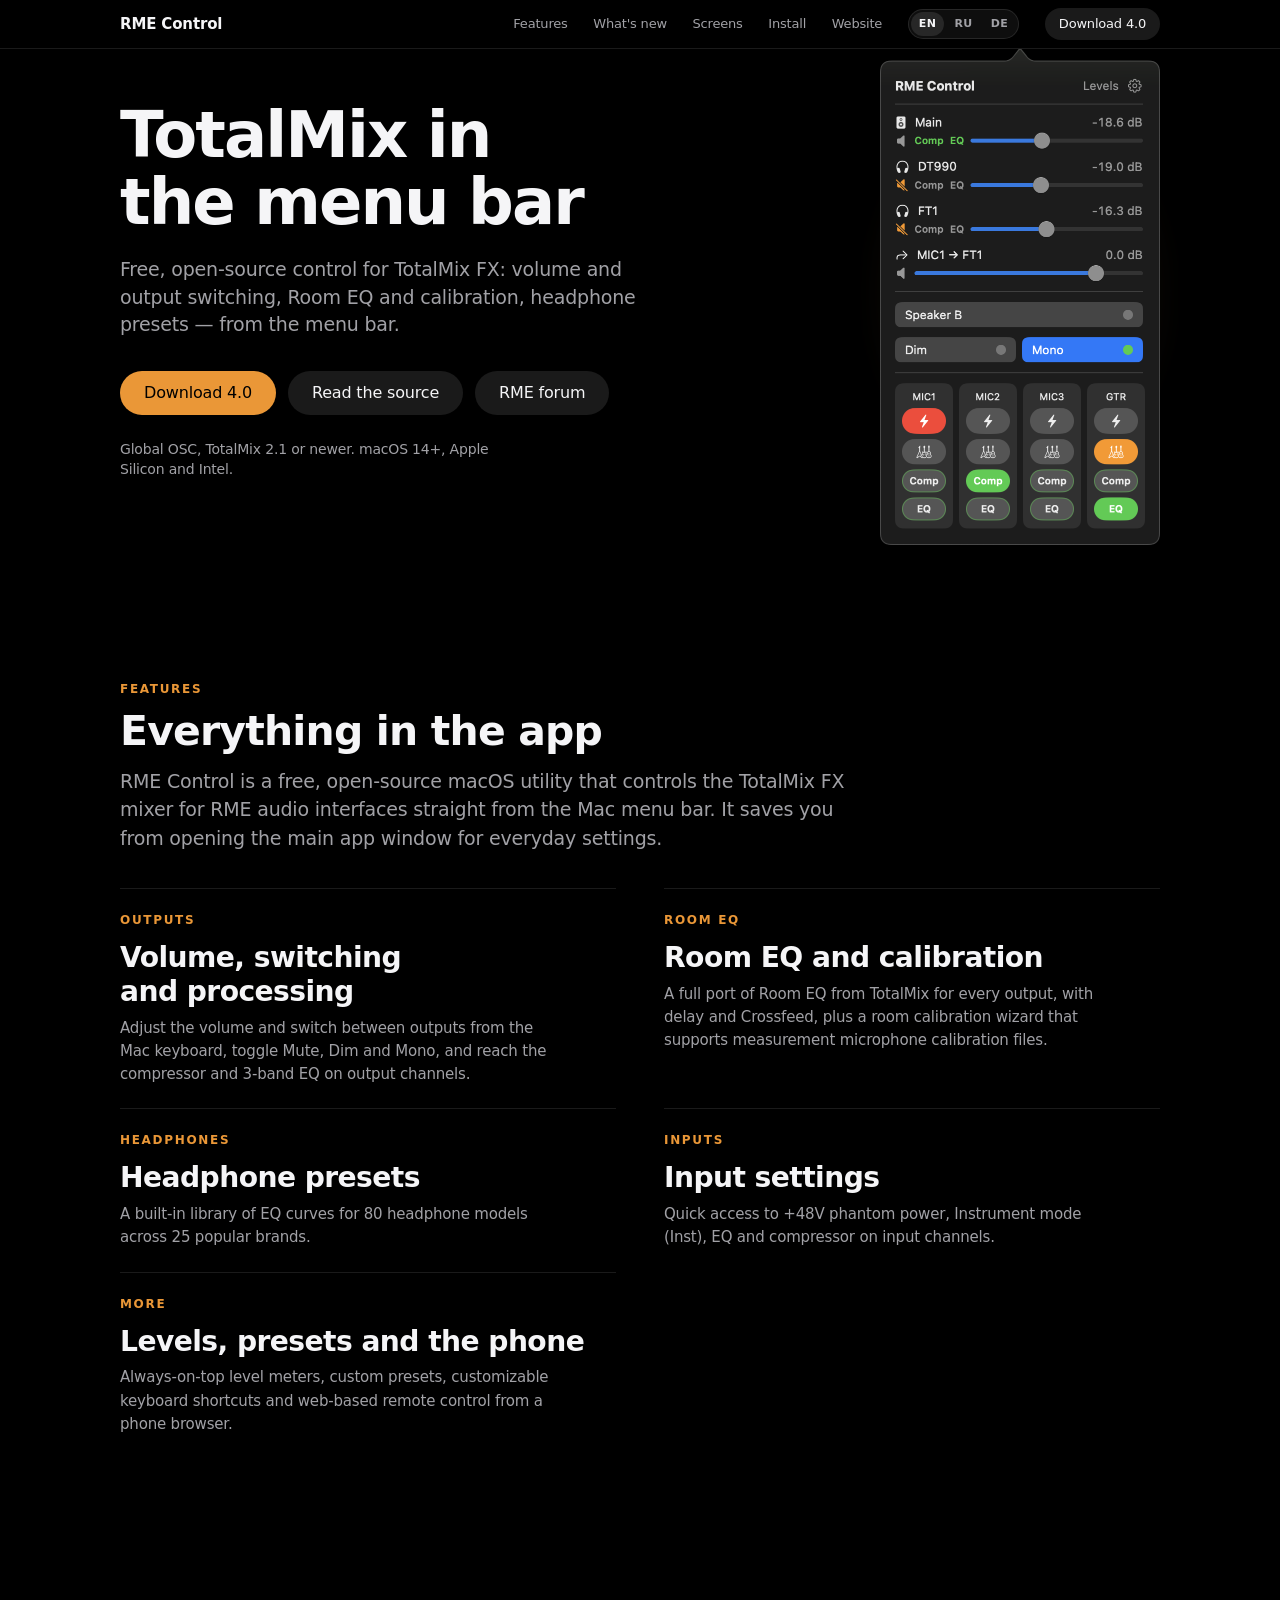
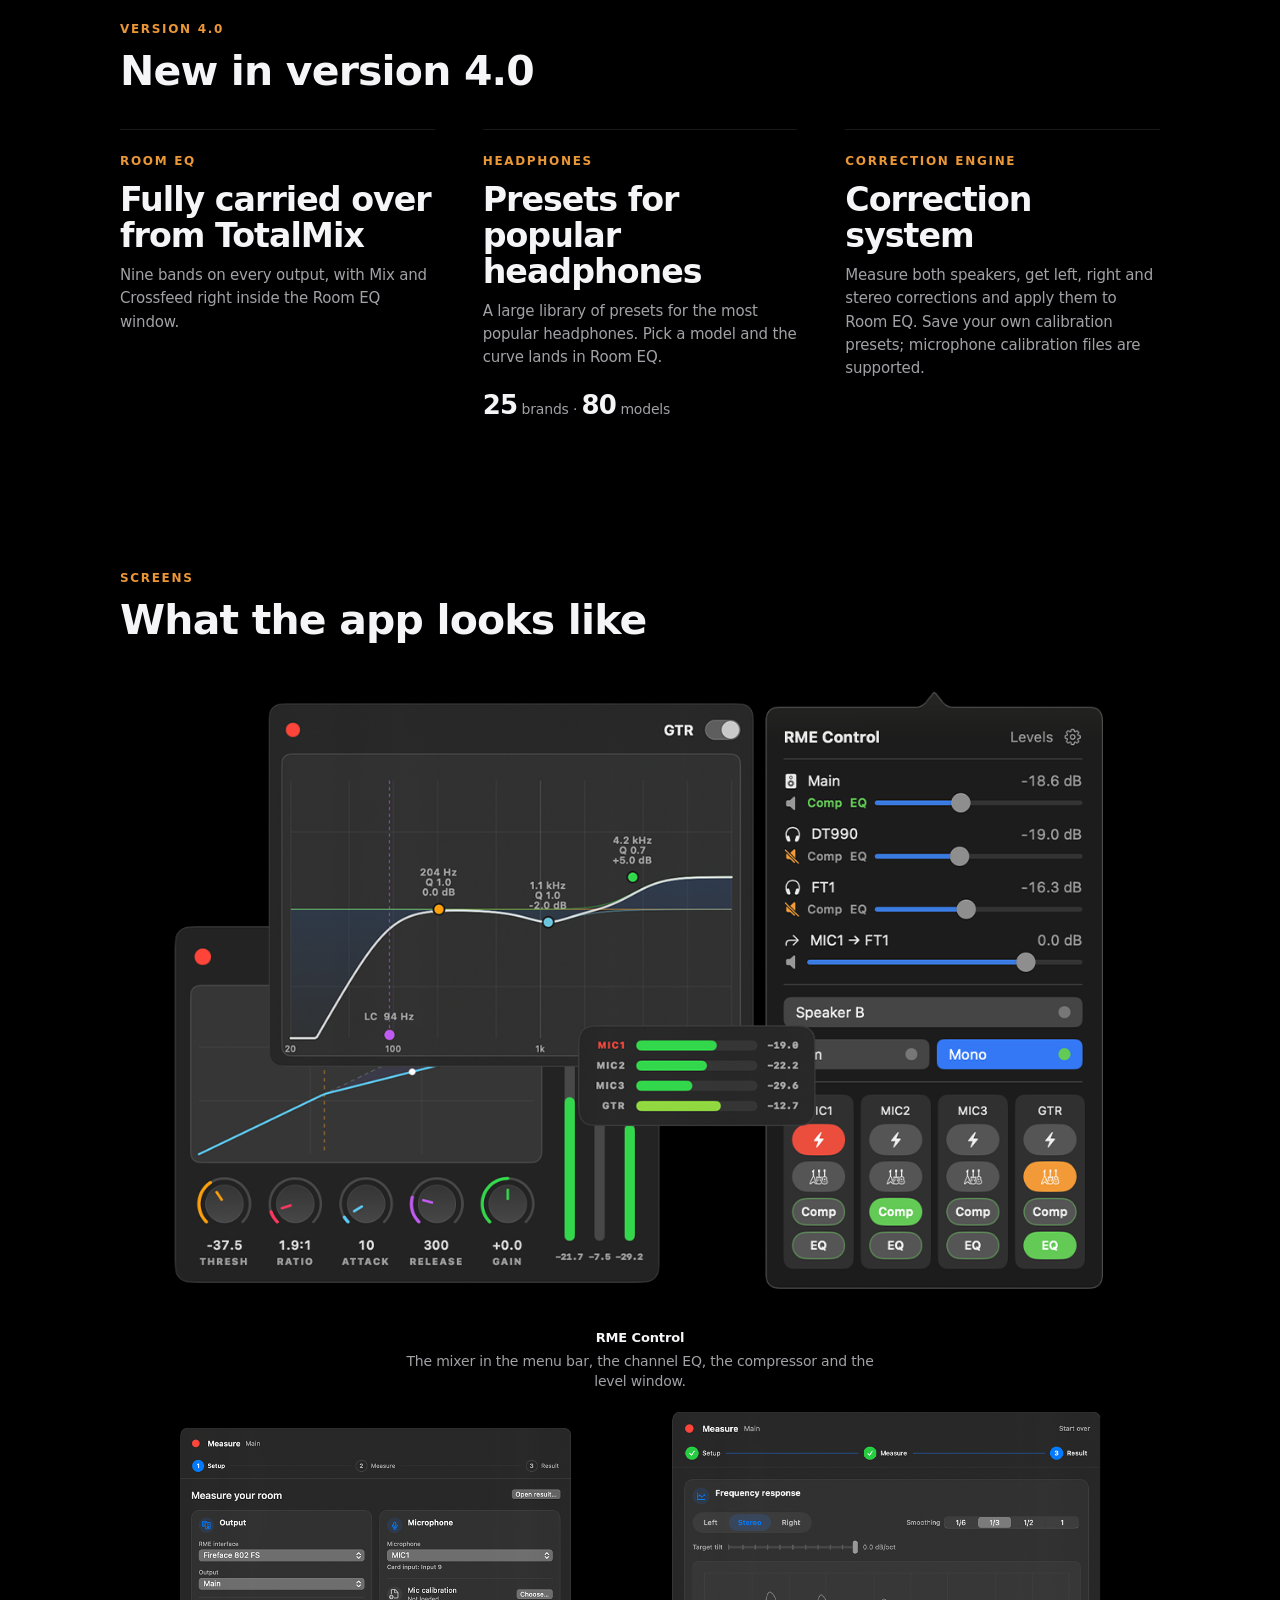
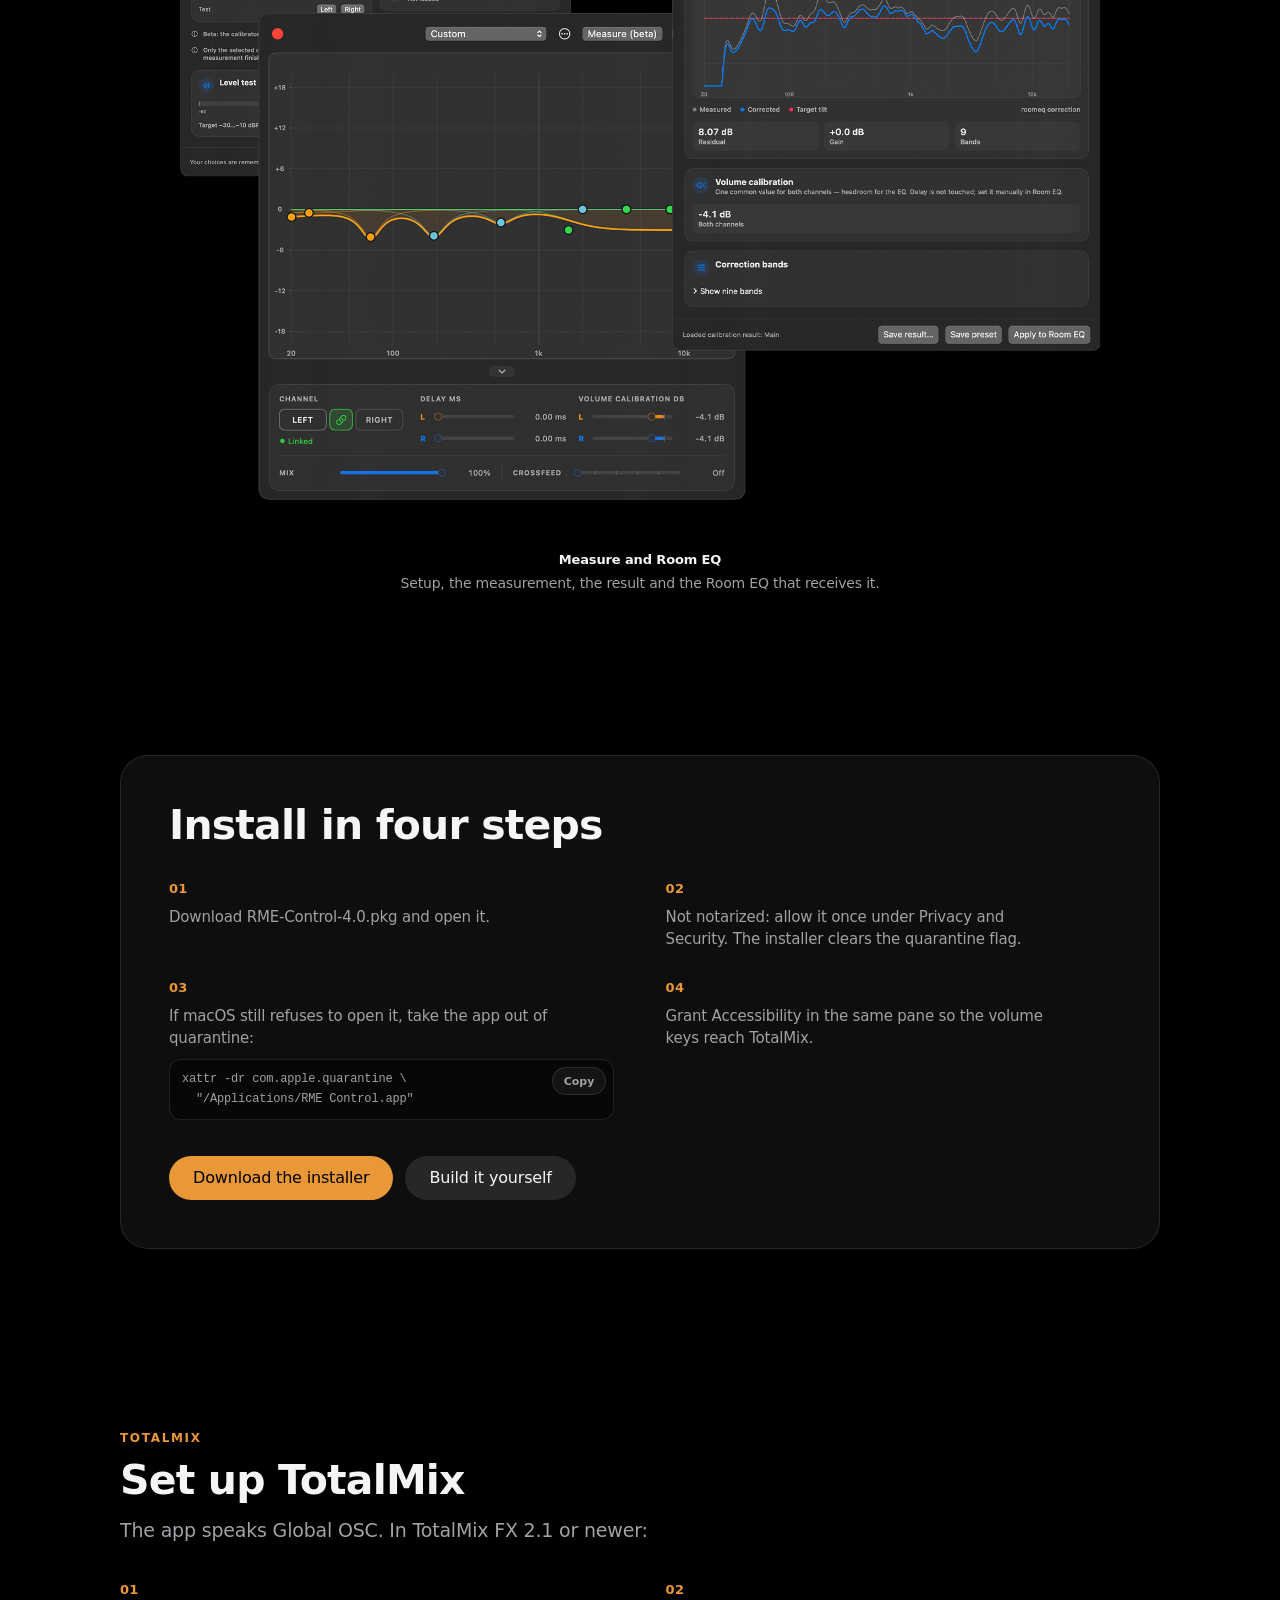
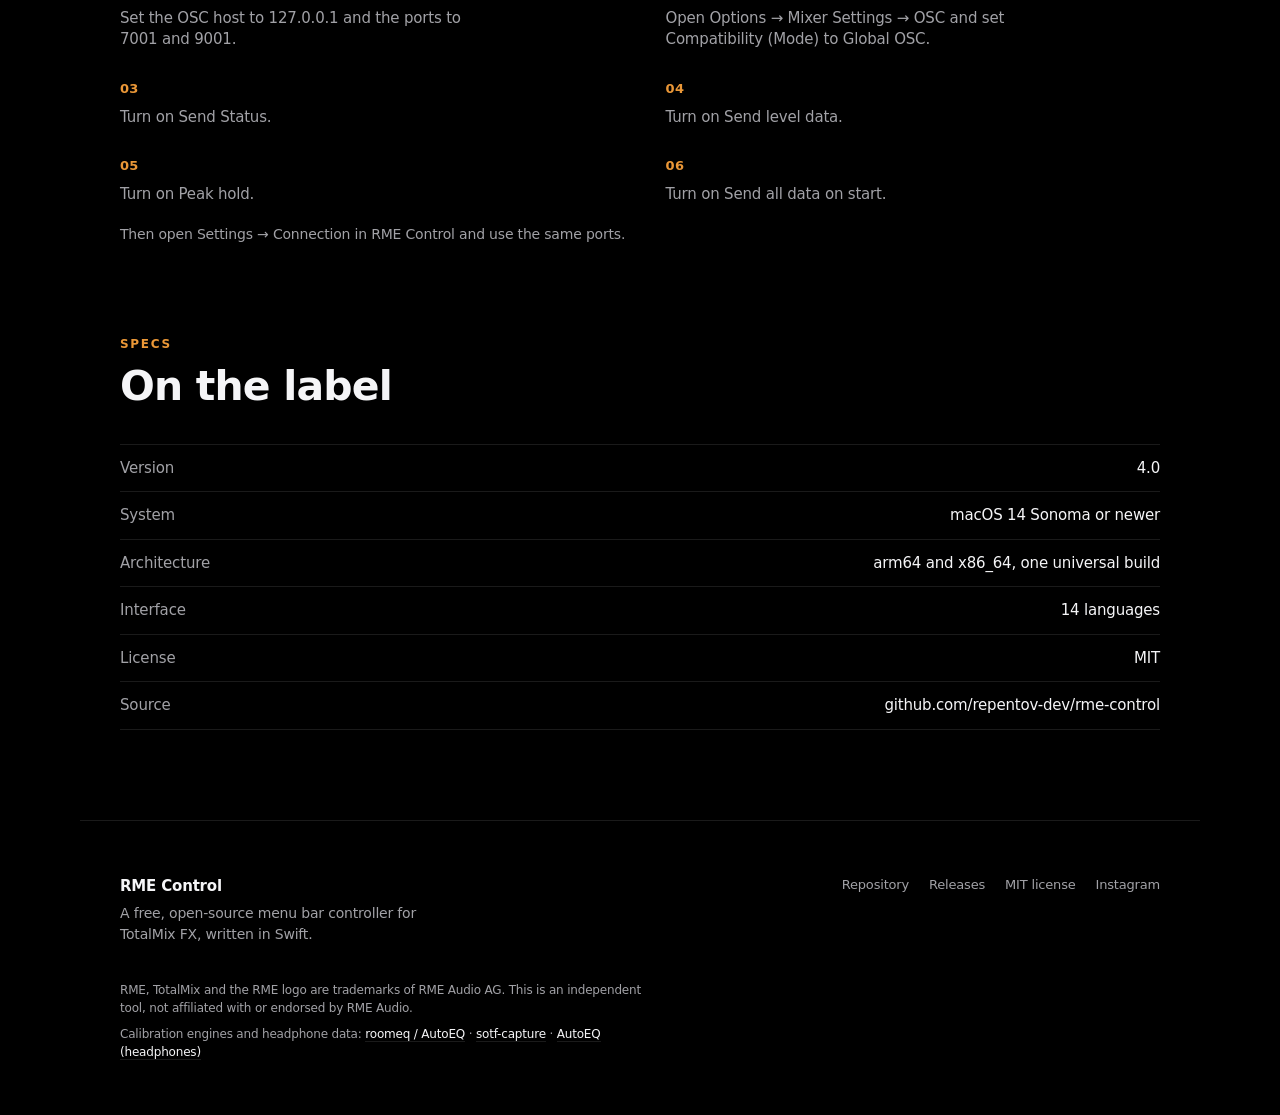
==== commit 3a755959: "Add a copy button to the quarantine command" ====
--- a/docs/index.html
+++ b/docs/index.html
@@ -13,7 +13,7 @@
     document.querySelectorAll("[data-reveal]").forEach(function (el) { el.classList.add("is-in"); });
   }, 3500);
 </script>
-<link rel="stylesheet" href="./apple.css?v=12">
+<link rel="stylesheet" href="./apple.css?v=13">
 </head>
 <body>
 
@@ -163,8 +163,13 @@
         <li class="step">
           <span class="step__num">03</span>
           <p data-i18n="install.three">If macOS still refuses to open it, take the app out of quarantine:</p>
-          <pre class="cmd">xattr -dr com.apple.quarantine \
+          <div class="cmd-block">
+            <pre class="cmd">xattr -dr com.apple.quarantine \
   "/Applications/RME Control.app"</pre>
+            <button class="cmd__copy" type="button" data-copy-command>
+              <span data-i18n="install.cmd.copy">Copy</span>
+            </button>
+          </div>
         </li>
         <li class="step">
           <span class="step__num">04</span>
@@ -236,7 +241,7 @@
   </div>
 </footer>
 
-<script src="./i18n.js?v=6" defer></script>
-<script src="./apple.js?v=4" defer></script>
+<script src="./i18n.js?v=7" defer></script>
+<script src="./apple.js?v=5" defer></script>
 </body>
 </html>
--- a/docs/apple.css
+++ b/docs/apple.css
@@ -8,6 +8,7 @@
   --text: #f5f5f7;
   --text-2: #a1a1a6;
   --line: rgba(255, 255, 255, 0.1);
+  --line-strong: rgba(255, 255, 255, 0.22);
   --accent: #ea9737;
   --accent-soft: rgba(234, 151, 55, 0.12);
 
@@ -251,6 +252,30 @@
   background: rgba(0, 0, 0, 0.45); border: 1px solid var(--line);
   font-family: var(--mono); font-size: 12px; line-height: 1.6; color: var(--text-2);
   white-space: pre-wrap; overflow-wrap: normal;
+}
+/* The command a step asks you to run, with its copy control in the corner. */
+.cmd-block { position: relative; margin: 10px 0 0; }
+.cmd-block .cmd { margin: 0; padding-right: 84px; }
+.cmd__copy {
+  display: none; /* dead control without JS; the .js class turns it on */
+  position: absolute; top: 8px; right: 8px;
+  min-height: 28px; padding: 0 11px;
+  border: 1px solid var(--line); border-radius: var(--radius-pill);
+  background: var(--surface); color: var(--text-2);
+  font-family: var(--font); font-size: 11px; font-weight: 600; line-height: 1;
+  letter-spacing: 0; cursor: pointer;
+  transition: color 180ms var(--ease-out), background-color 180ms var(--ease-out),
+    border-color 180ms var(--ease-out);
+}
+.js .cmd__copy { display: inline-flex; align-items: center; }
+.cmd__copy:hover { background: var(--surface-strong); border-color: var(--line-strong); color: var(--text); }
+.cmd__copy:active { background: var(--surface-strong); }
+.cmd__copy.is-copied { background: var(--accent-soft); border-color: var(--accent); color: var(--accent); }
+/* On a phone the corner would eat the code's line length: the control moves above it. */
+@media (max-width: 560px) {
+  .cmd-block { display: flex; flex-direction: column-reverse; align-items: flex-end; gap: 8px; }
+  .cmd-block .cmd { width: 100%; padding-right: 12px; }
+  .cmd__copy { position: static; min-height: 30px; font-size: 12px; }
 }
 .install__actions { display: flex; flex-wrap: wrap; gap: 12px; margin-top: 36px; }
 .nowrap { white-space: nowrap; }
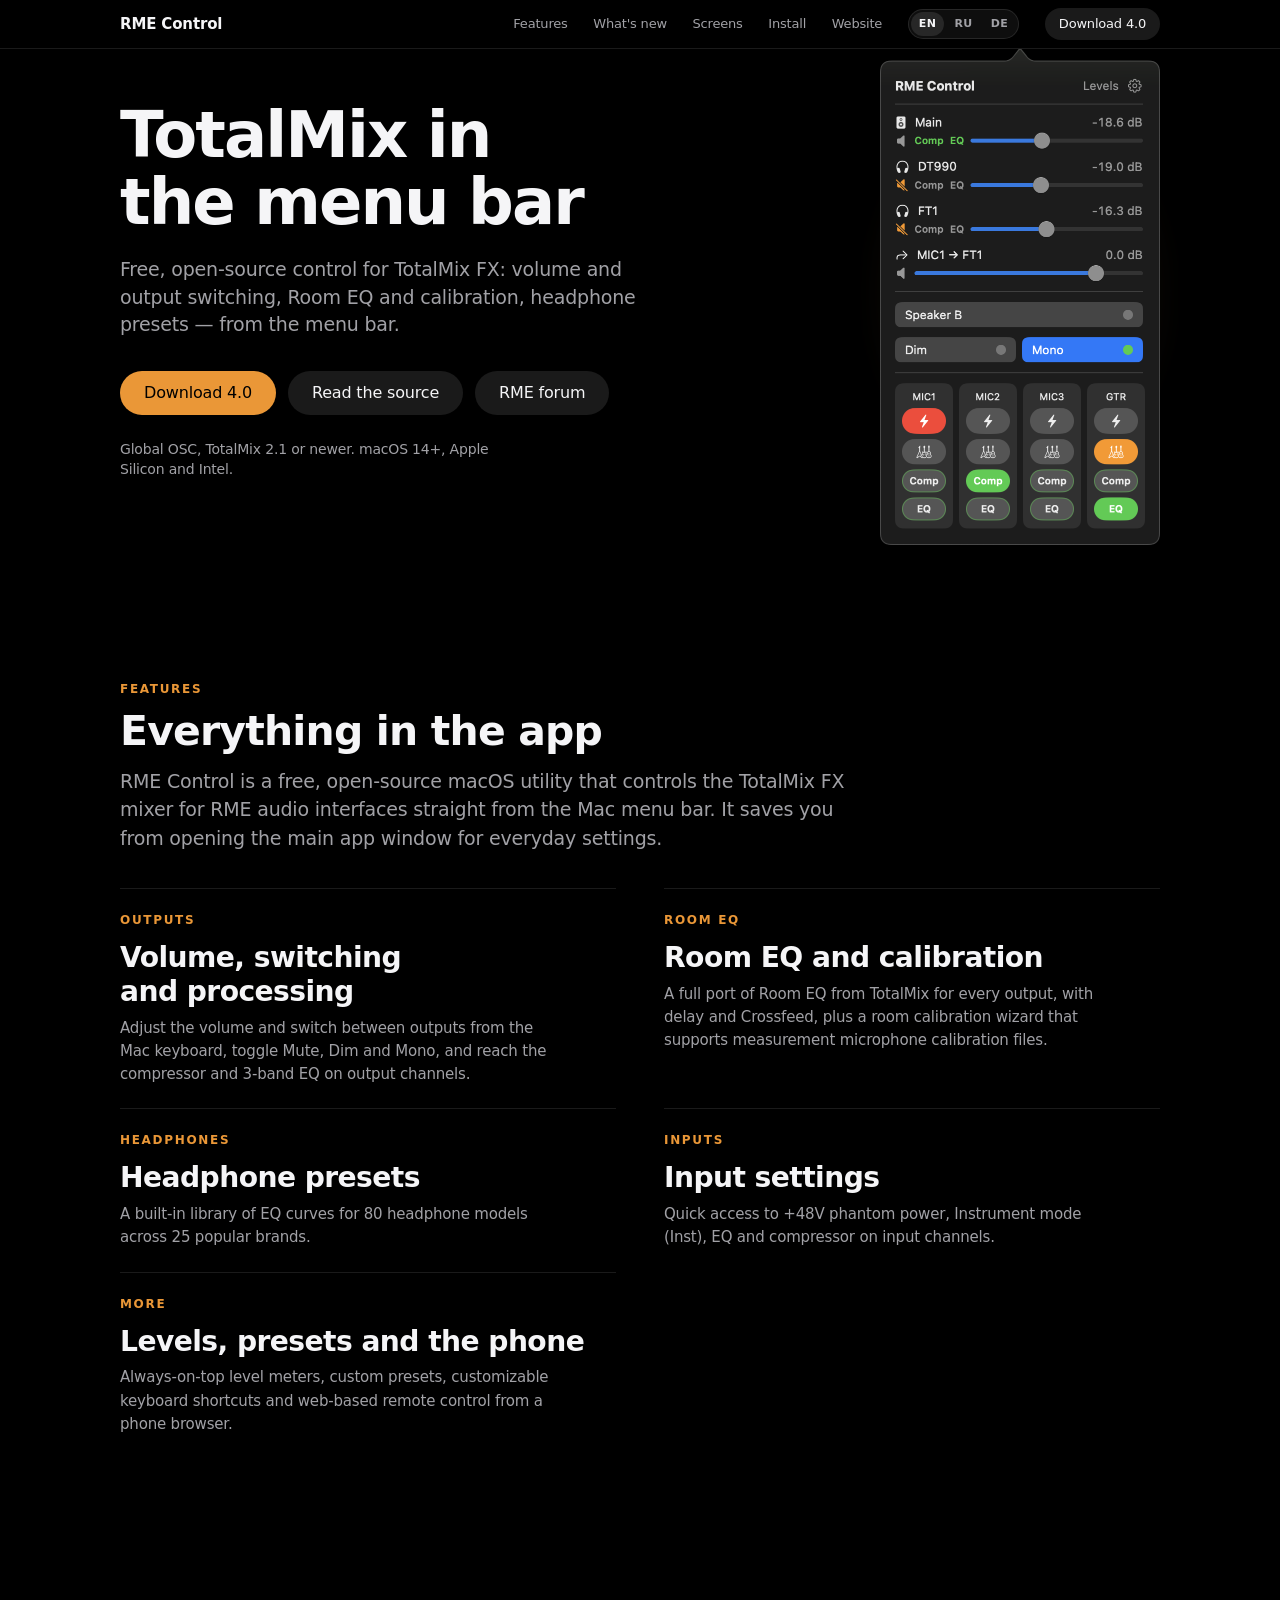
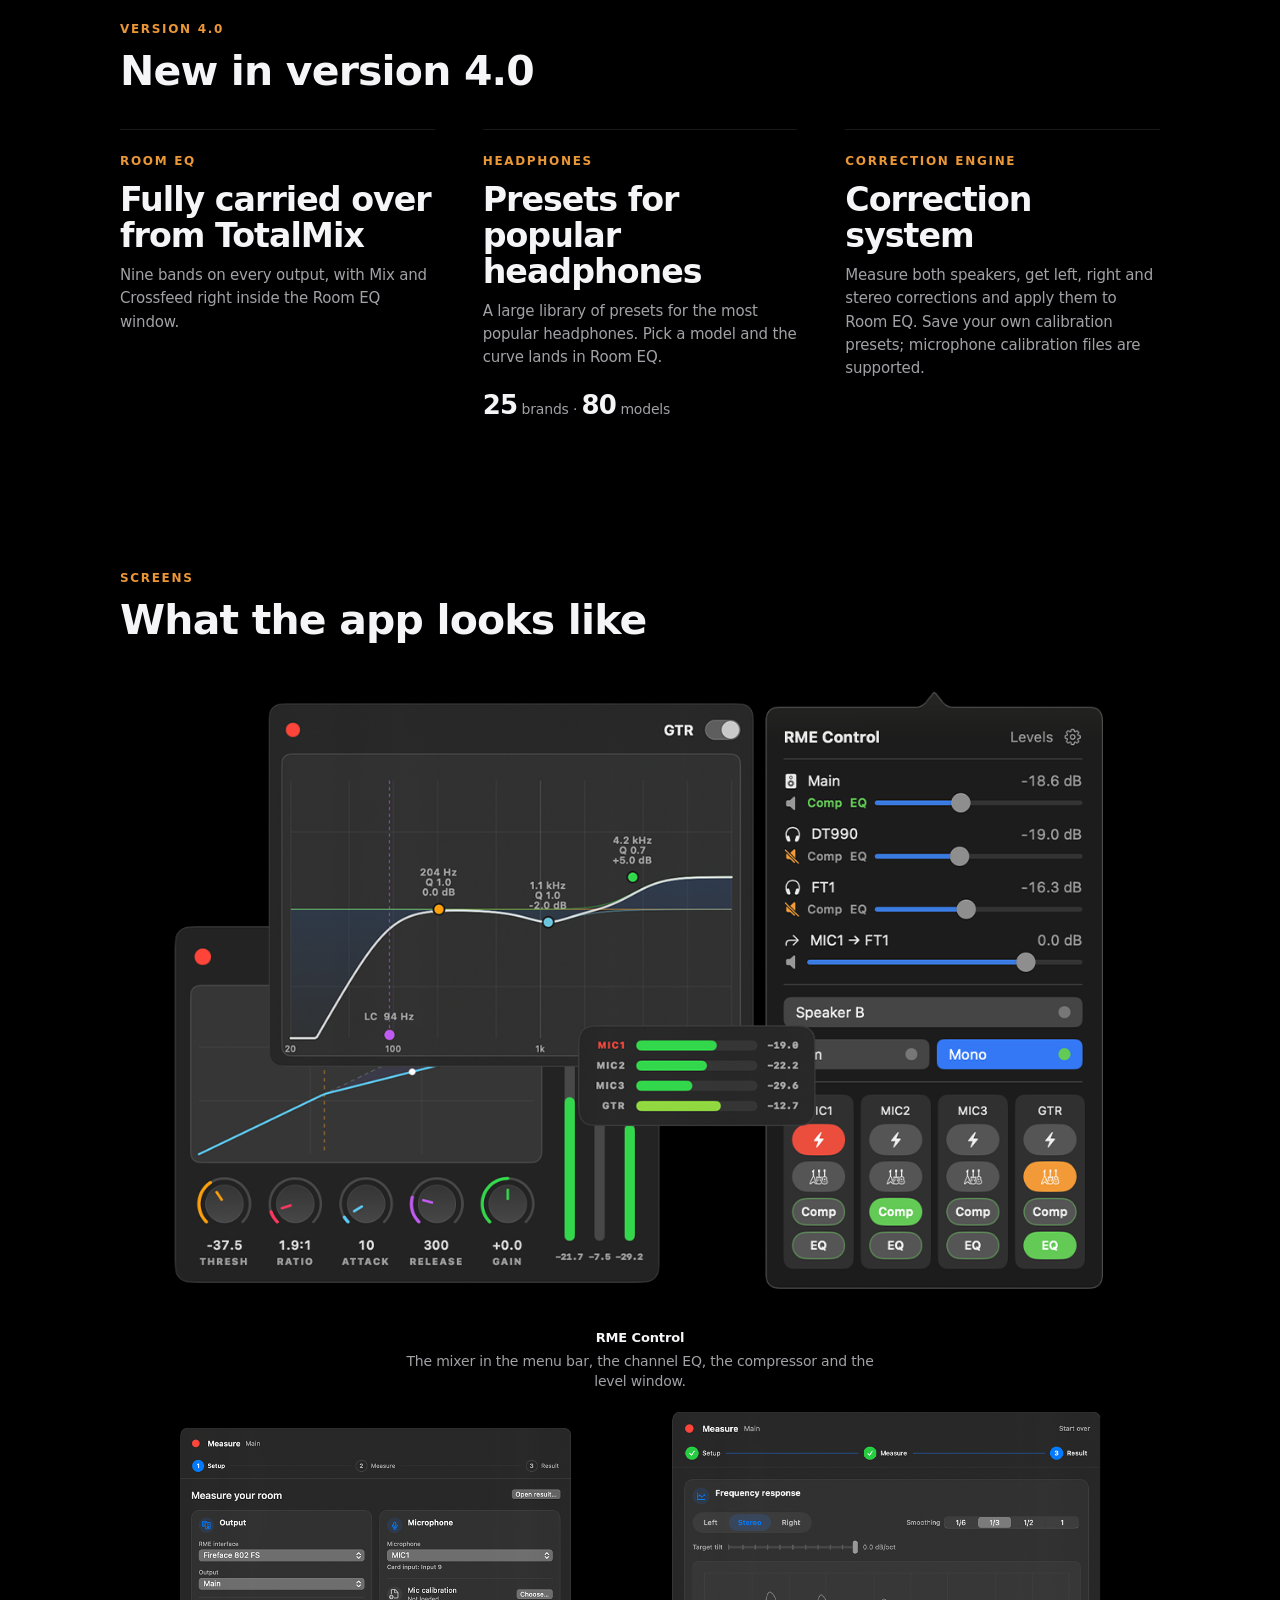
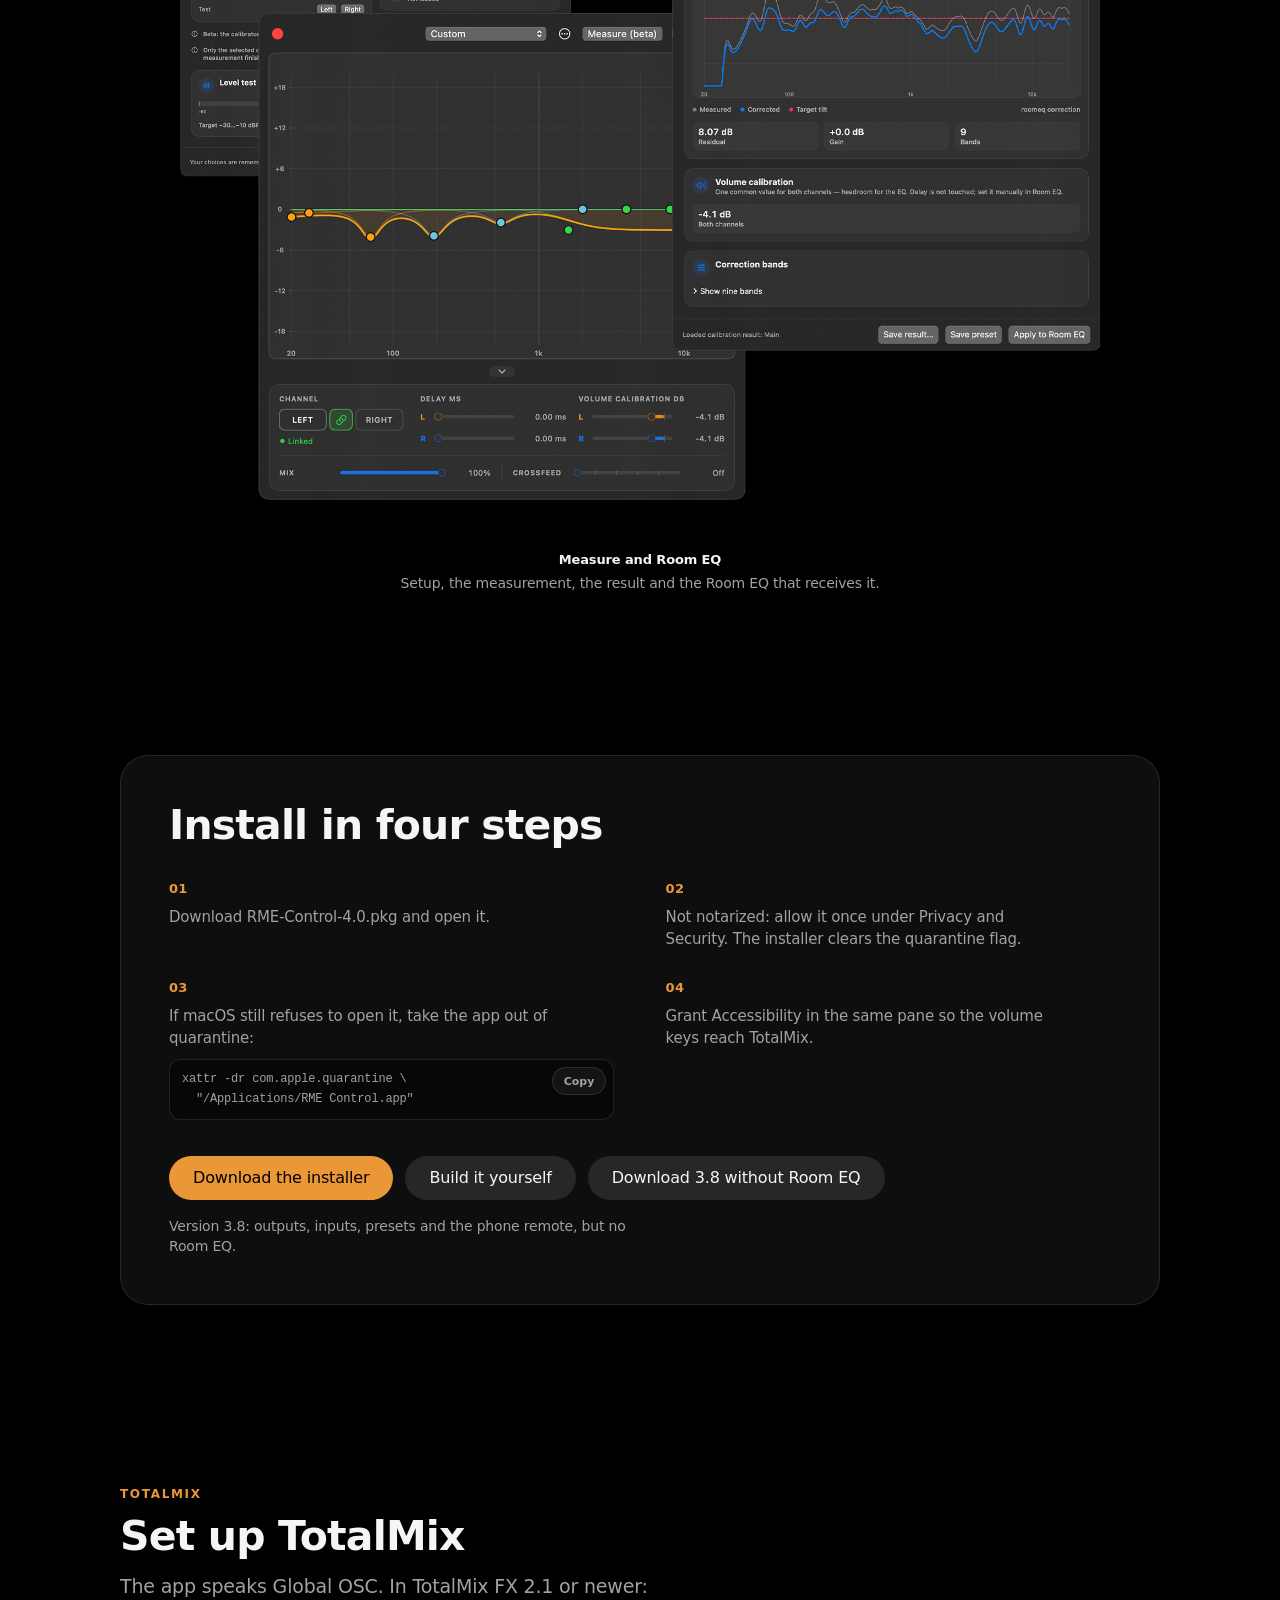
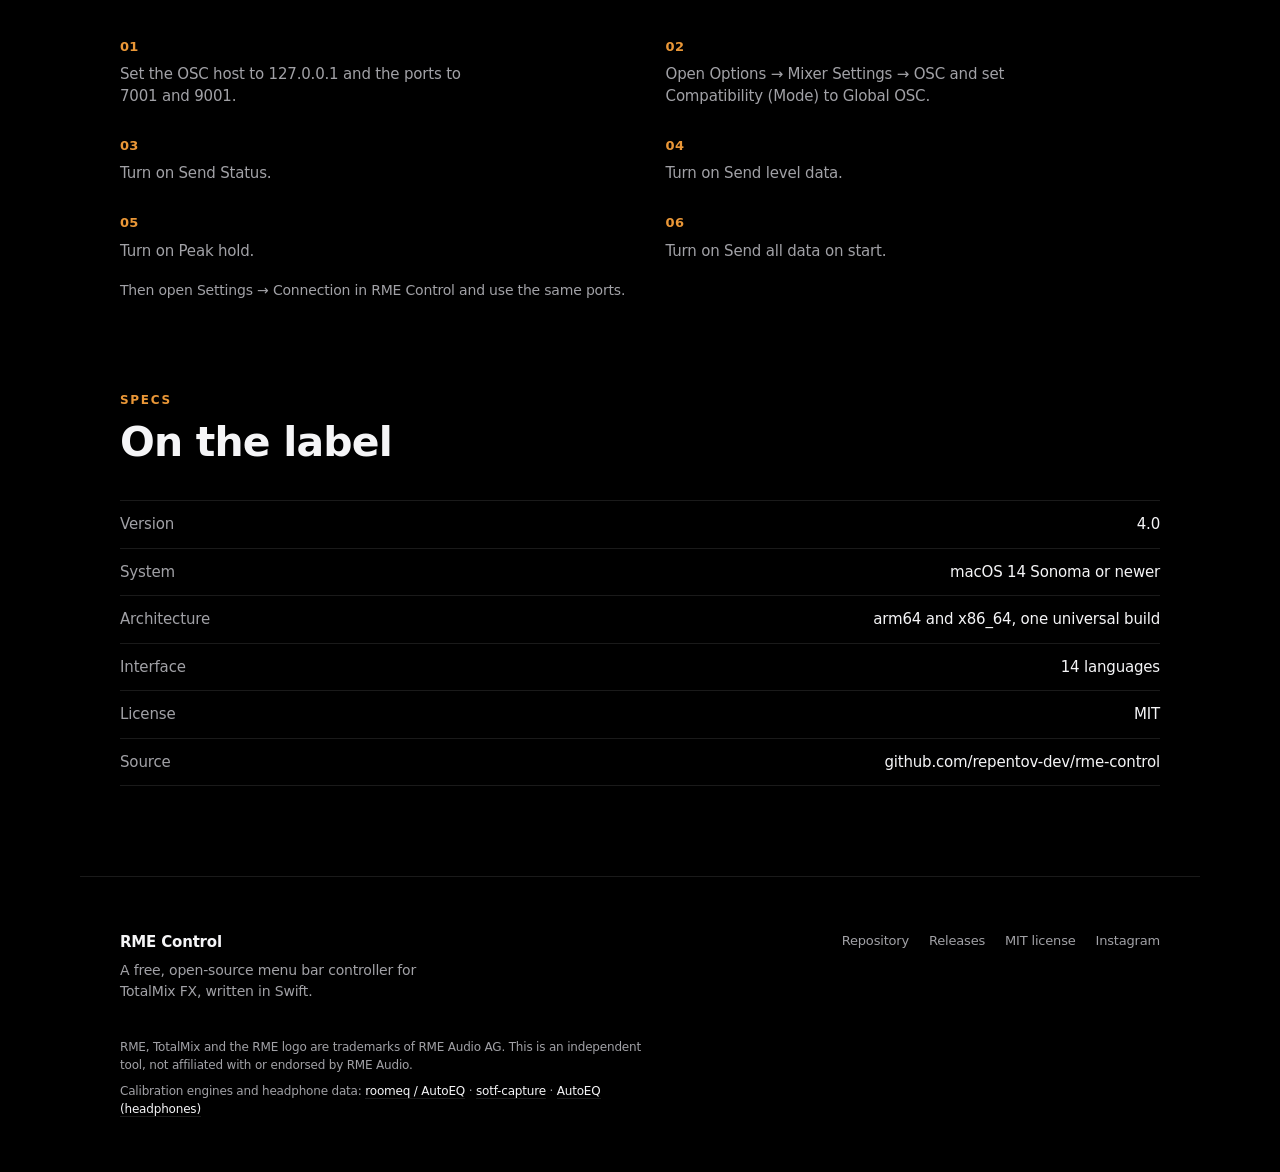
==== commit 8965168b: "Offer the 3.8 installer for people who do not need Room EQ" ====
--- a/docs/index.html
+++ b/docs/index.html
@@ -13,7 +13,7 @@
     document.querySelectorAll("[data-reveal]").forEach(function (el) { el.classList.add("is-in"); });
   }, 3500);
 </script>
-<link rel="stylesheet" href="./apple.css?v=13">
+<link rel="stylesheet" href="./apple.css?v=14">
 </head>
 <body>
 
@@ -179,7 +179,9 @@
       <div class="install__actions">
         <a class="btn btn--fill" href="https://github.com/repentov-dev/rme-control/releases/download/v4.0/RME-Control-4.0.pkg" data-i18n="install.download">Download the installer</a>
         <a class="btn btn--tint" href="https://github.com/repentov-dev/rme-control#build-and-install" data-i18n="install.build">Build it yourself</a>
+        <a class="btn btn--tint" href="https://github.com/repentov-dev/rme-control/releases/download/v3.8/RME-Control-3.8.pkg" data-i18n="install.old">Download 3.8 without Room EQ</a>
       </div>
+      <p class="install__note" data-i18n="install.old.note">Version 3.8: outputs, inputs, presets and the phone remote, but no Room EQ.</p>
     </div>
   </section>
 
@@ -241,7 +243,7 @@
   </div>
 </footer>
 
-<script src="./i18n.js?v=7" defer></script>
+<script src="./i18n.js?v=8" defer></script>
 <script src="./apple.js?v=5" defer></script>
 </body>
 </html>
--- a/docs/apple.css
+++ b/docs/apple.css
@@ -278,6 +278,7 @@
   .cmd__copy { position: static; min-height: 30px; font-size: 12px; }
 }
 .install__actions { display: flex; flex-wrap: wrap; gap: 12px; margin-top: 36px; }
+.install__note { margin-top: 16px; font-size: 14px; line-height: 1.45; color: var(--text-2); max-width: 52ch; }
 .nowrap { white-space: nowrap; }
 
 /* TotalMix setup: the same six-step rhythm as the install card, on the ground. */
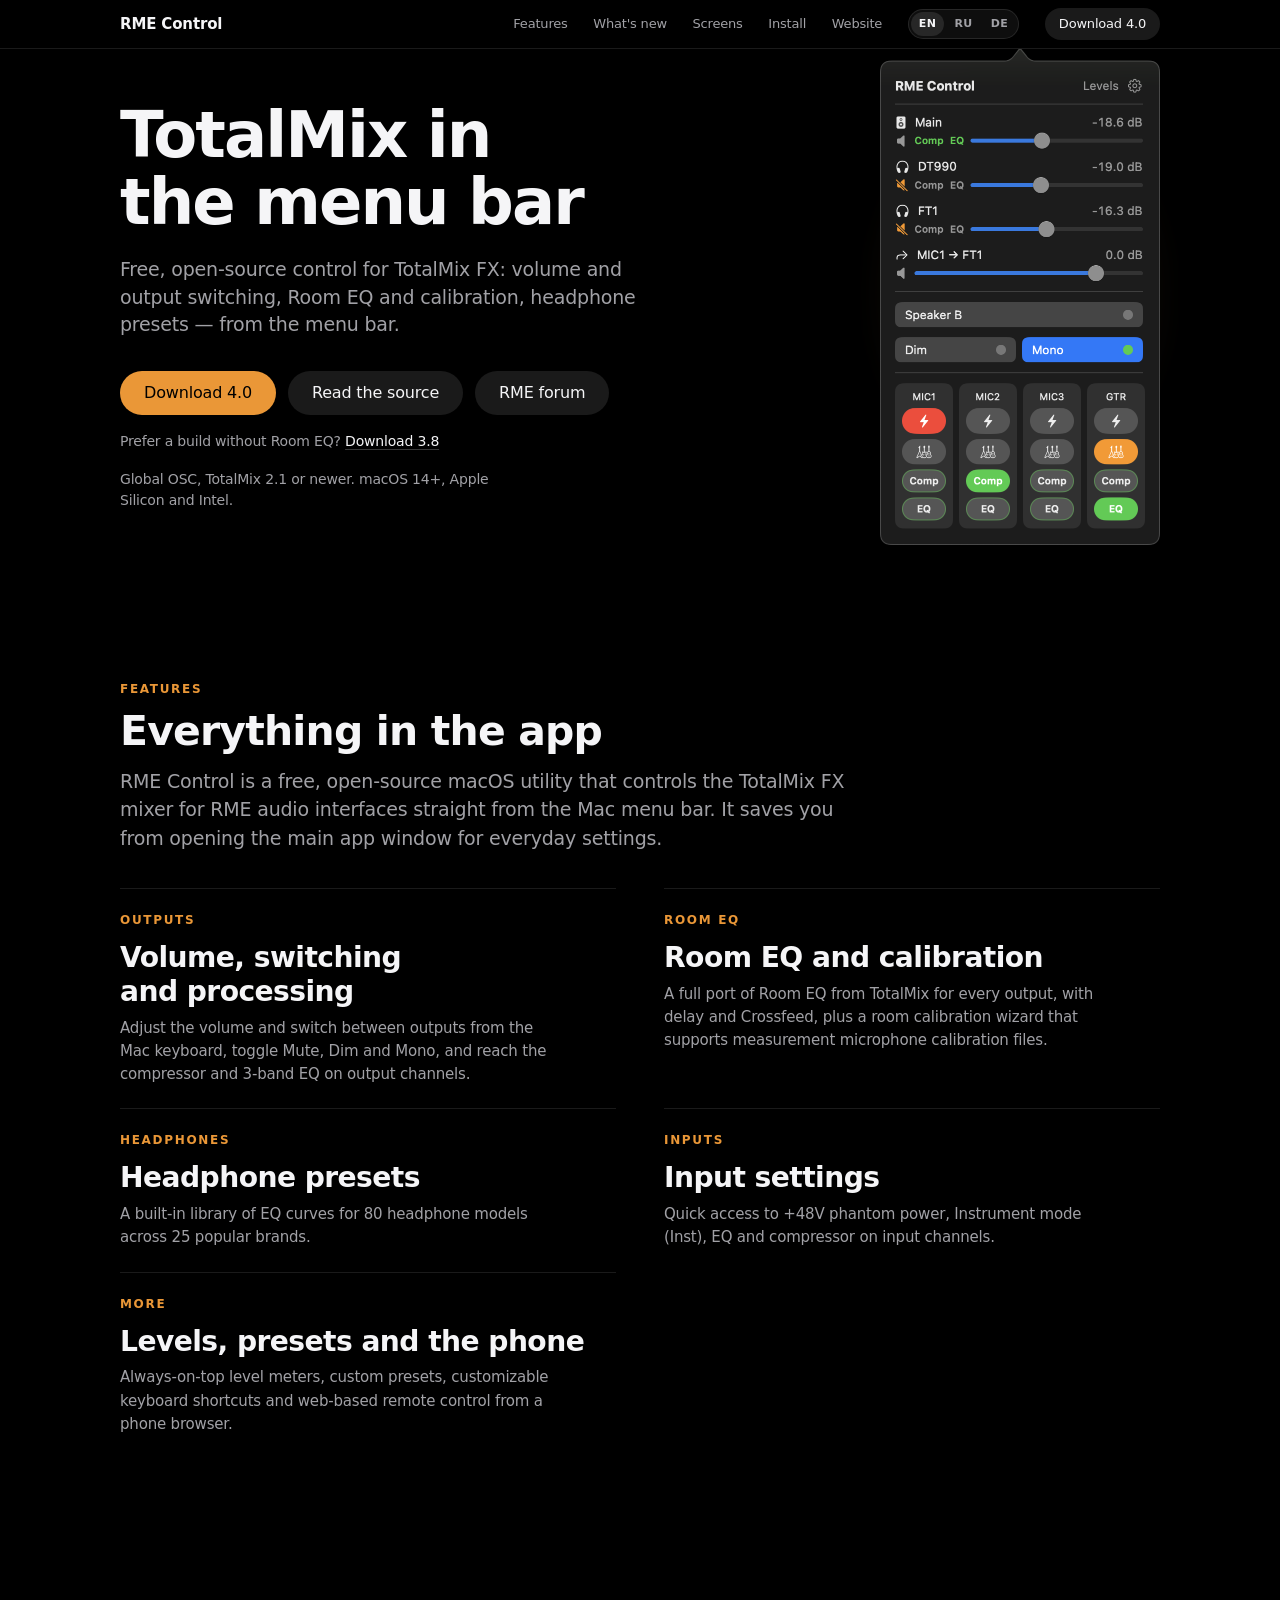
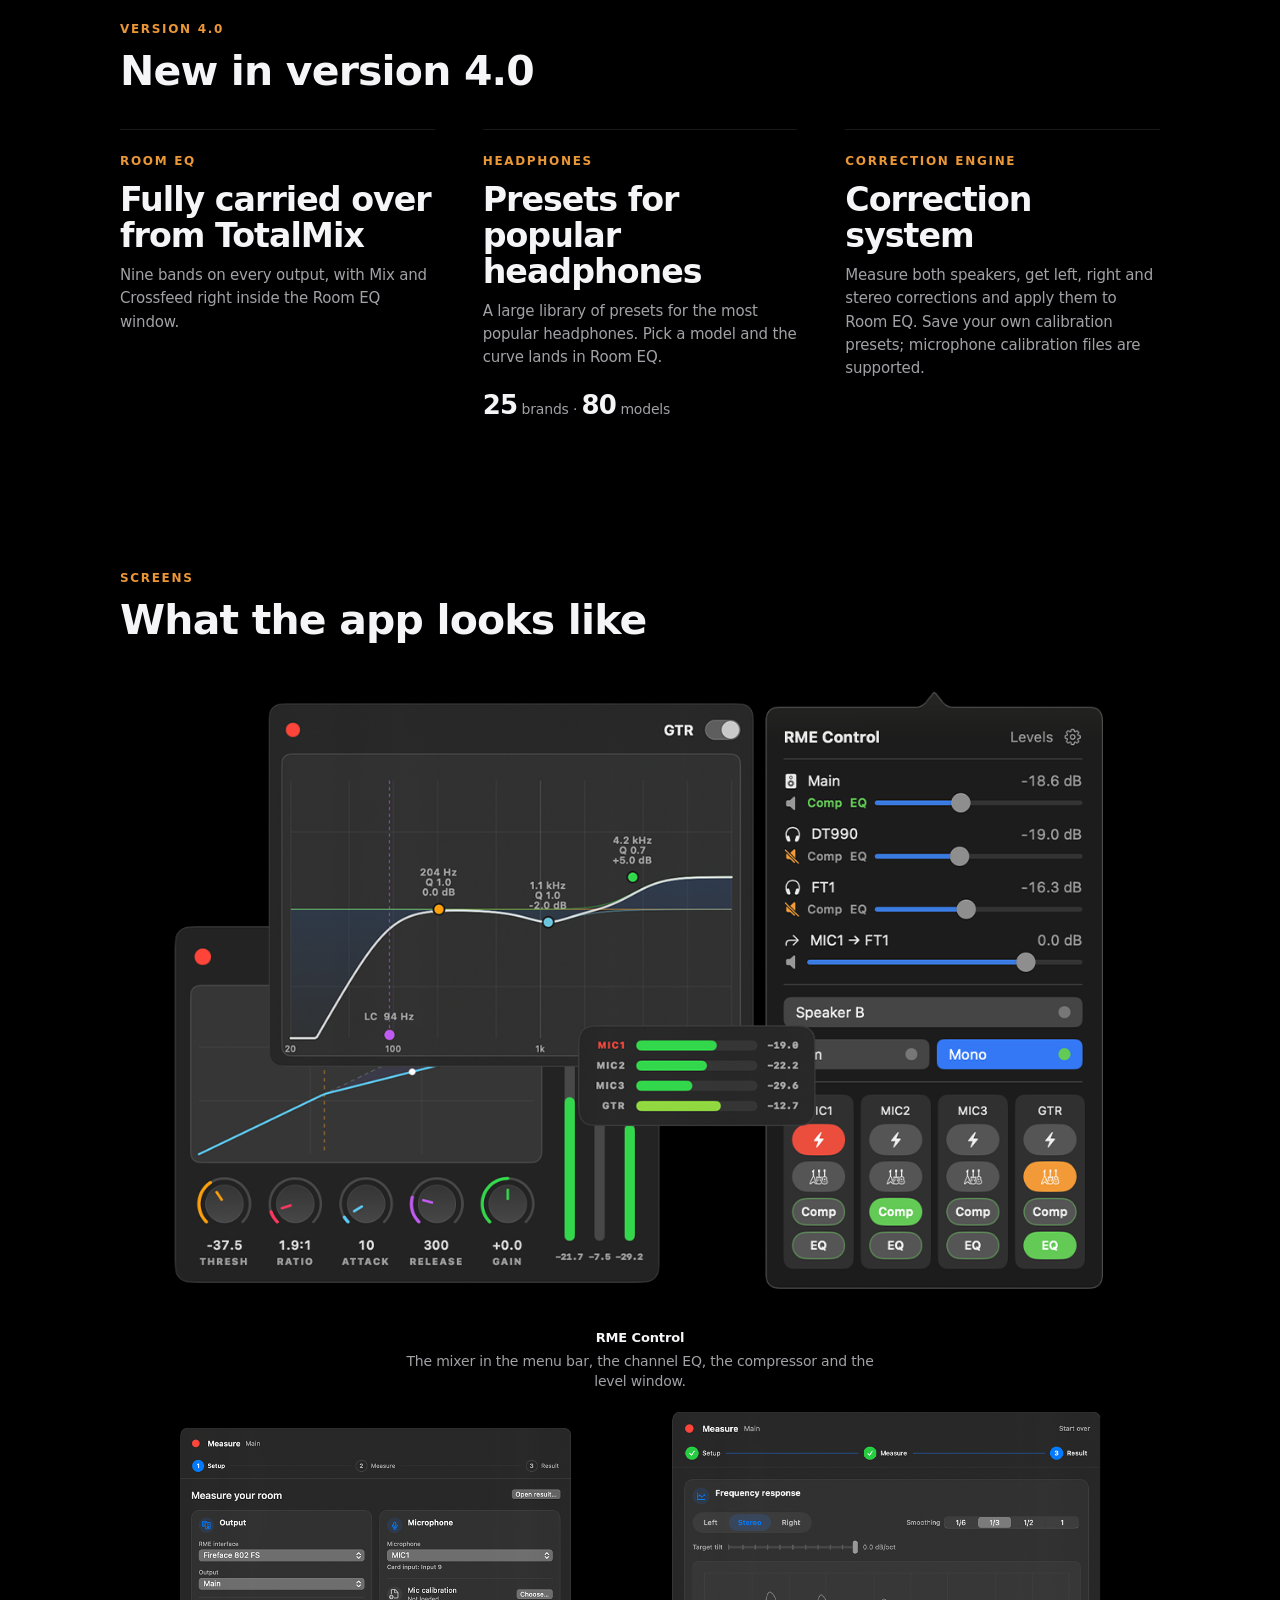
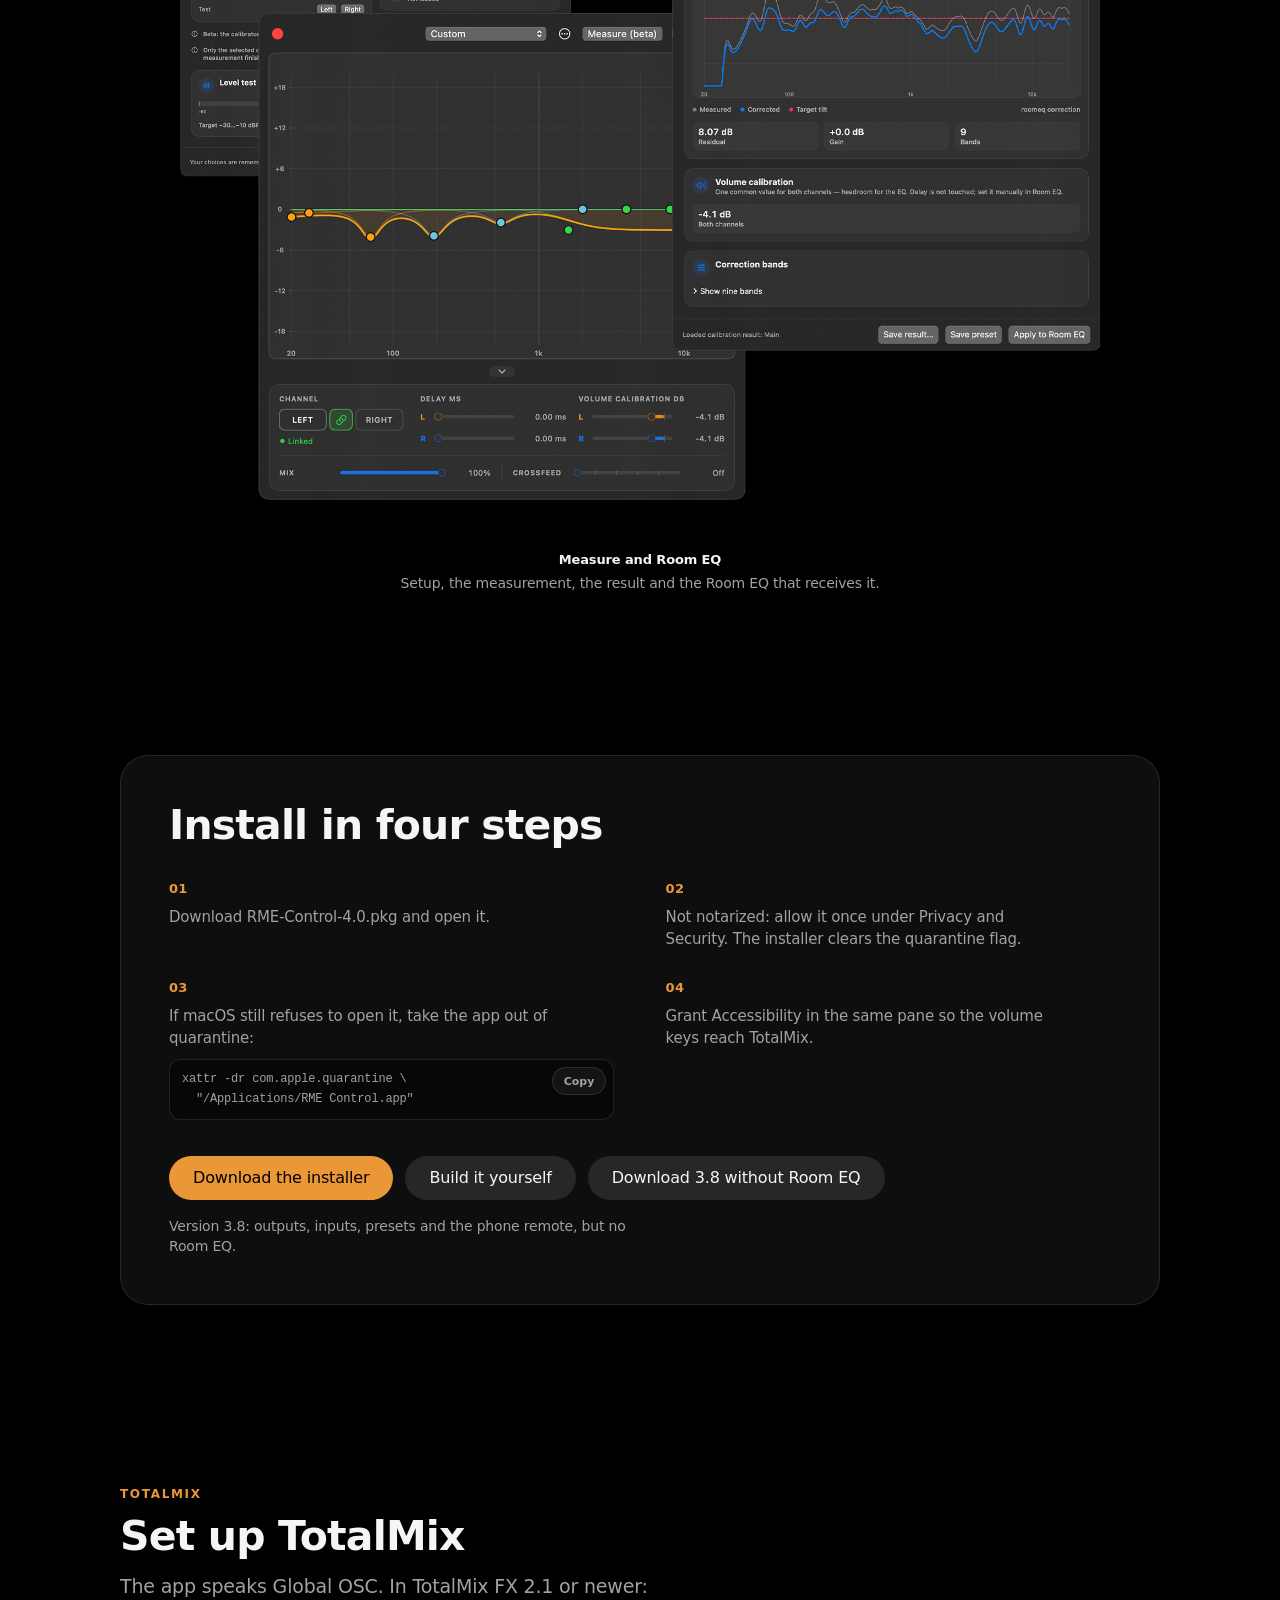
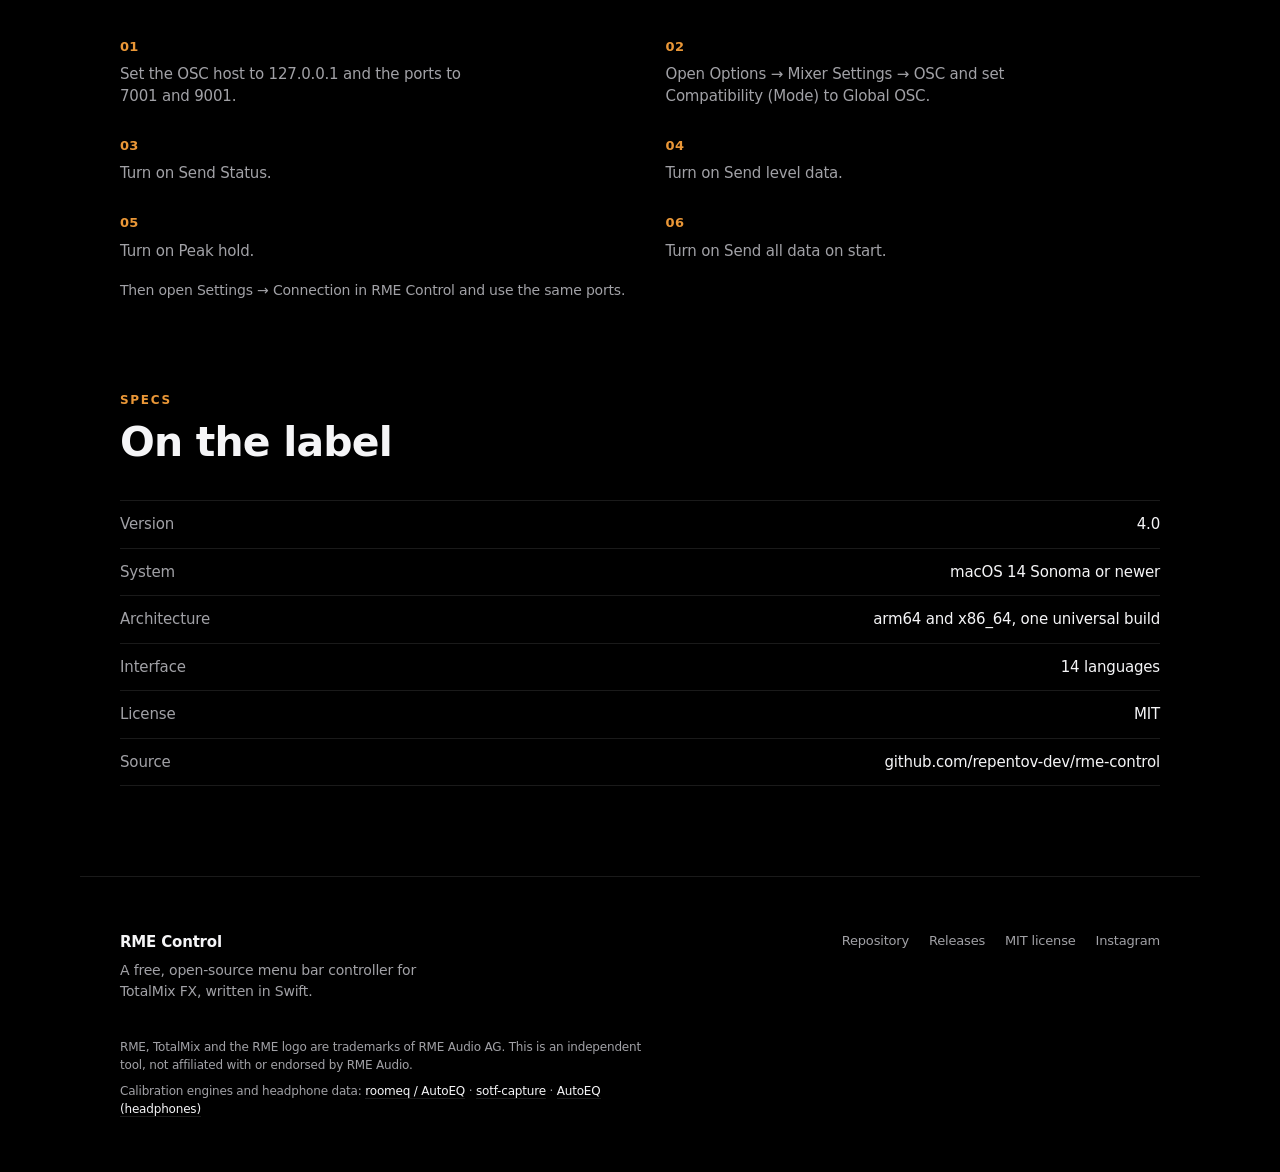
==== commit bd603126: "Point the hero at the 3.8 build for people who do not need Room EQ" ====
--- a/docs/index.html
+++ b/docs/index.html
@@ -13,7 +13,7 @@
     document.querySelectorAll("[data-reveal]").forEach(function (el) { el.classList.add("is-in"); });
   }, 3500);
 </script>
-<link rel="stylesheet" href="./apple.css?v=14">
+<link rel="stylesheet" href="./apple.css?v=15">
 </head>
 <body>
 
@@ -50,6 +50,10 @@
         <a class="btn btn--tint" href="https://github.com/repentov-dev/rme-control" data-i18n="hero.source">Read the source</a>
         <a class="btn btn--tint" href="https://forum.rme-audio.de/viewtopic.php?id=43536" data-i18n="hero.forum">RME forum</a>
       </div>
+      <p class="hero__alt">
+        <span data-i18n="hero.old">Prefer a build without Room EQ?</span>
+        <a href="./downloads/RME-Control-3.8.pkg" data-i18n="hero.old.link">Download 3.8</a>
+      </p>
       <p class="hero__note" data-i18n="hero.note">Global OSC, TotalMix 2.1 or newer. macOS 14+, Apple Silicon and Intel.</p>
     </div>
     <div class="hero__stage">
@@ -179,7 +183,7 @@
       <div class="install__actions">
         <a class="btn btn--fill" href="https://github.com/repentov-dev/rme-control/releases/download/v4.0/RME-Control-4.0.pkg" data-i18n="install.download">Download the installer</a>
         <a class="btn btn--tint" href="https://github.com/repentov-dev/rme-control#build-and-install" data-i18n="install.build">Build it yourself</a>
-        <a class="btn btn--tint" href="https://github.com/repentov-dev/rme-control/releases/download/v3.8/RME-Control-3.8.pkg" data-i18n="install.old">Download 3.8 without Room EQ</a>
+        <a class="btn btn--tint" href="./downloads/RME-Control-3.8.pkg" data-i18n="install.old">Download 3.8 without Room EQ</a>
       </div>
       <p class="install__note" data-i18n="install.old.note">Version 3.8: outputs, inputs, presets and the phone remote, but no Room EQ.</p>
     </div>
@@ -243,7 +247,7 @@
   </div>
 </footer>
 
-<script src="./i18n.js?v=8" defer></script>
+<script src="./i18n.js?v=9" defer></script>
 <script src="./apple.js?v=5" defer></script>
 </body>
 </html>
--- a/docs/apple.css
+++ b/docs/apple.css
@@ -149,7 +149,13 @@
   max-width: 44ch;
 }
 .hero__actions { display: flex; flex-wrap: wrap; gap: 12px; margin-top: 32px; }
-.hero__note { margin-top: 24px; font-size: 14px; line-height: 1.45; color: var(--text-2); max-width: 46ch; }
+.hero__alt { margin-top: 16px; font-size: 14px; line-height: 1.45; color: var(--text-2); max-width: 46ch; }
+.hero__alt a {
+  color: var(--text); text-decoration: underline; text-underline-offset: 3px;
+  text-decoration-color: var(--line-strong); transition: color 140ms linear;
+}
+.hero__alt a:hover { color: var(--accent); }
+.hero__note { margin-top: 18px; font-size: 14px; line-height: 1.45; color: var(--text-2); max-width: 46ch; }
 
 .hero__stage {
   position: relative; display: grid; justify-items: center; min-width: 0;
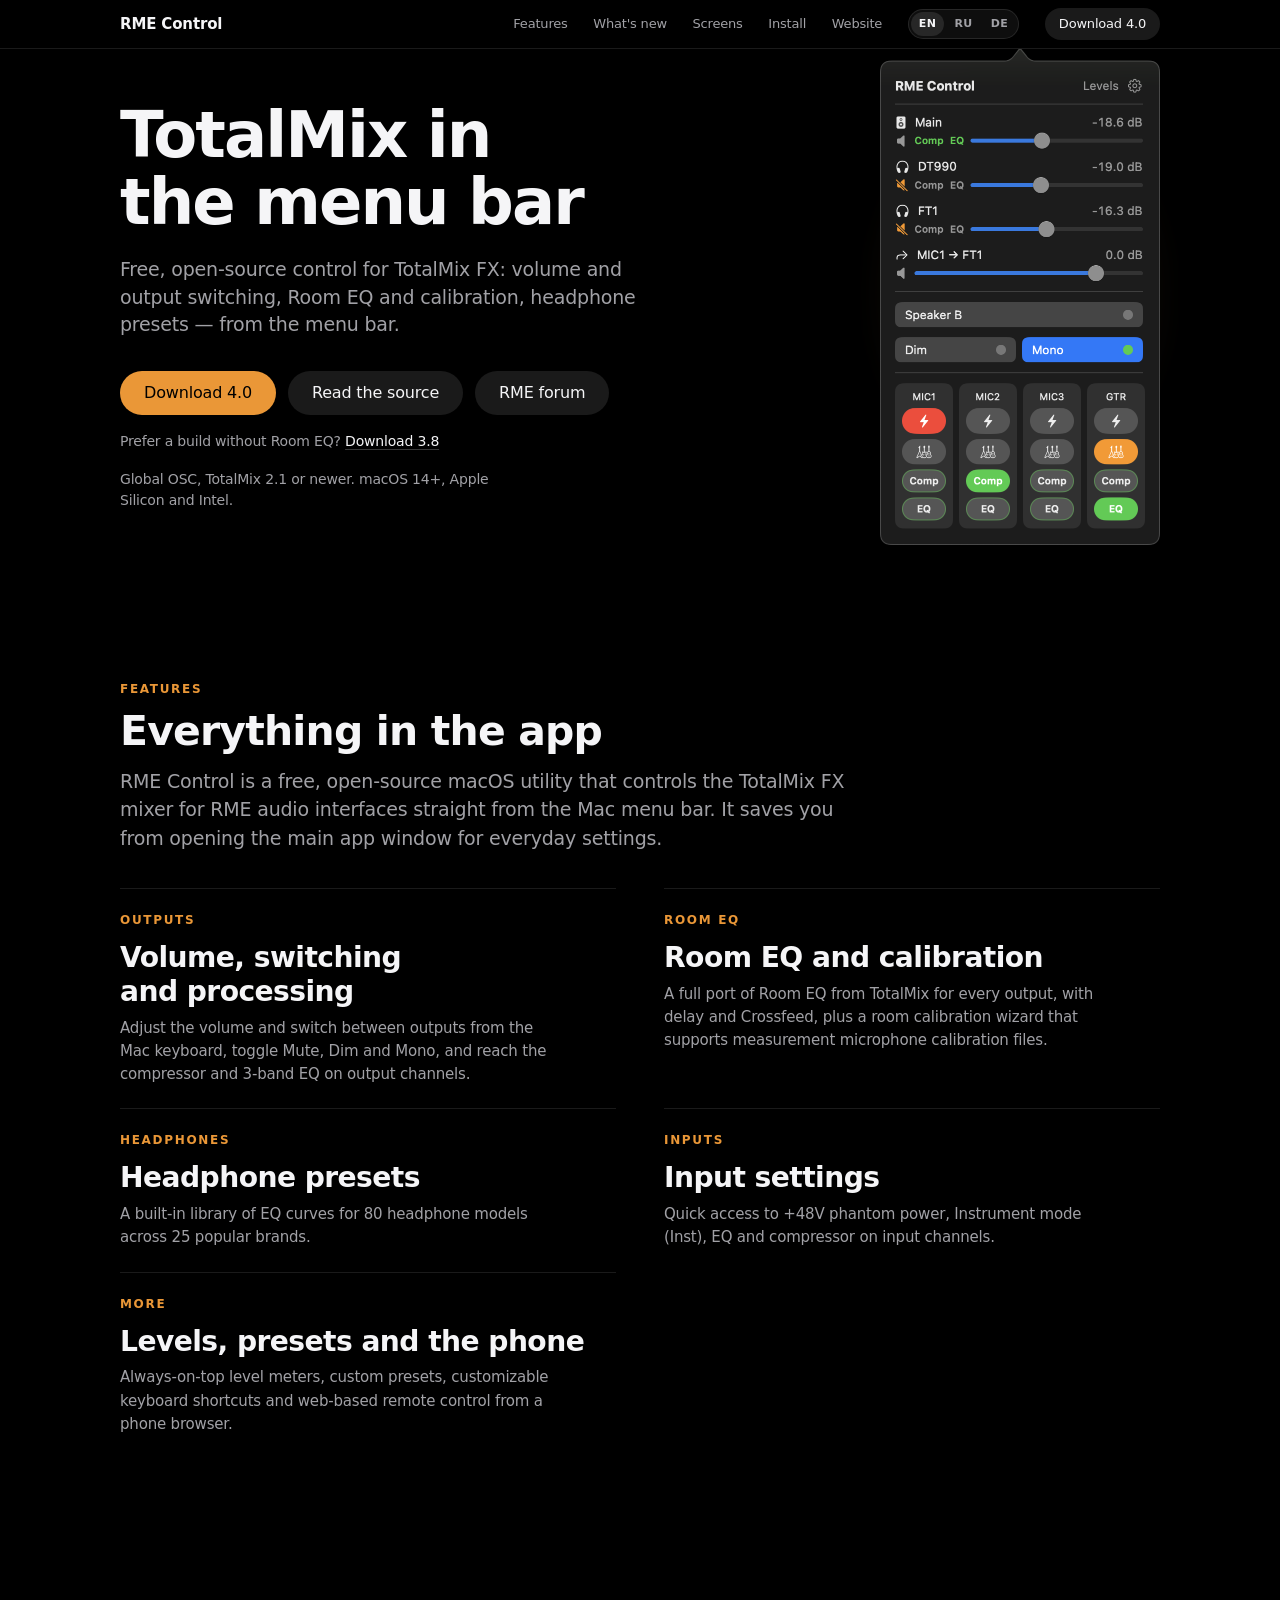
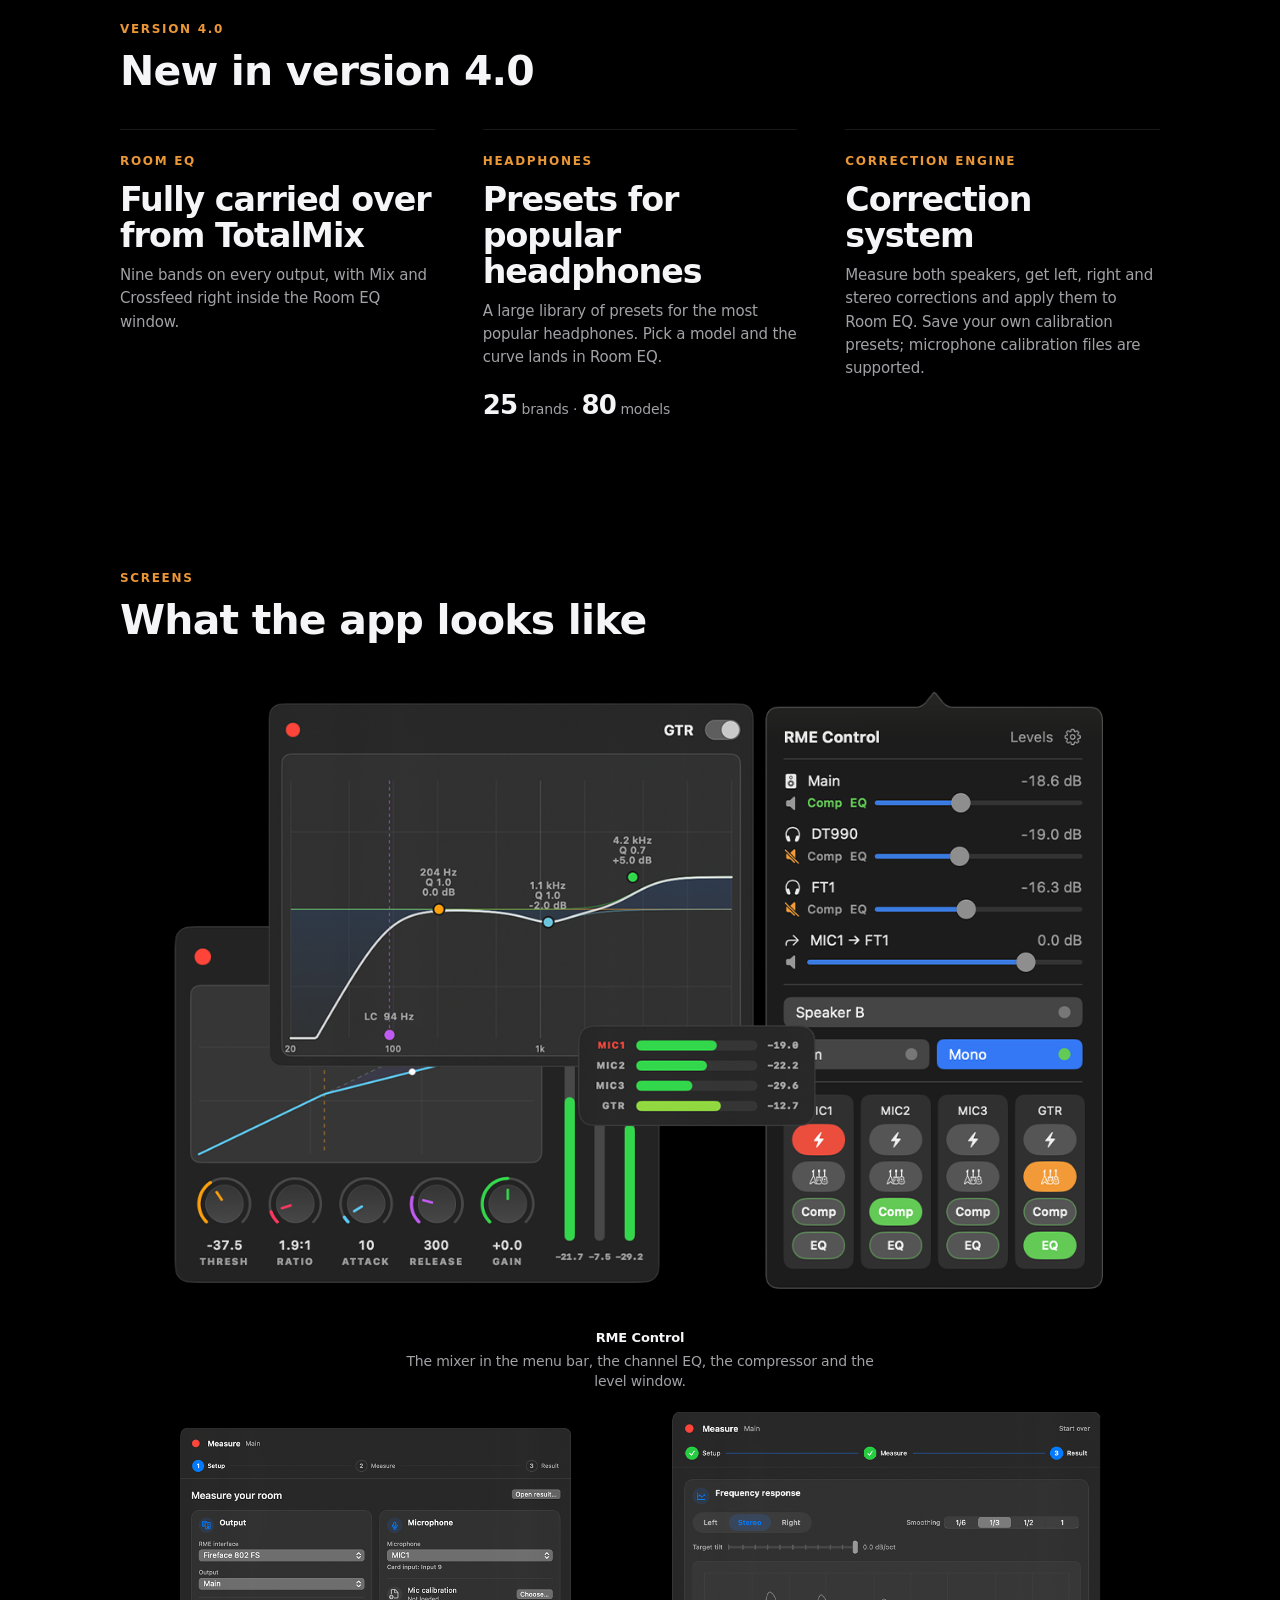
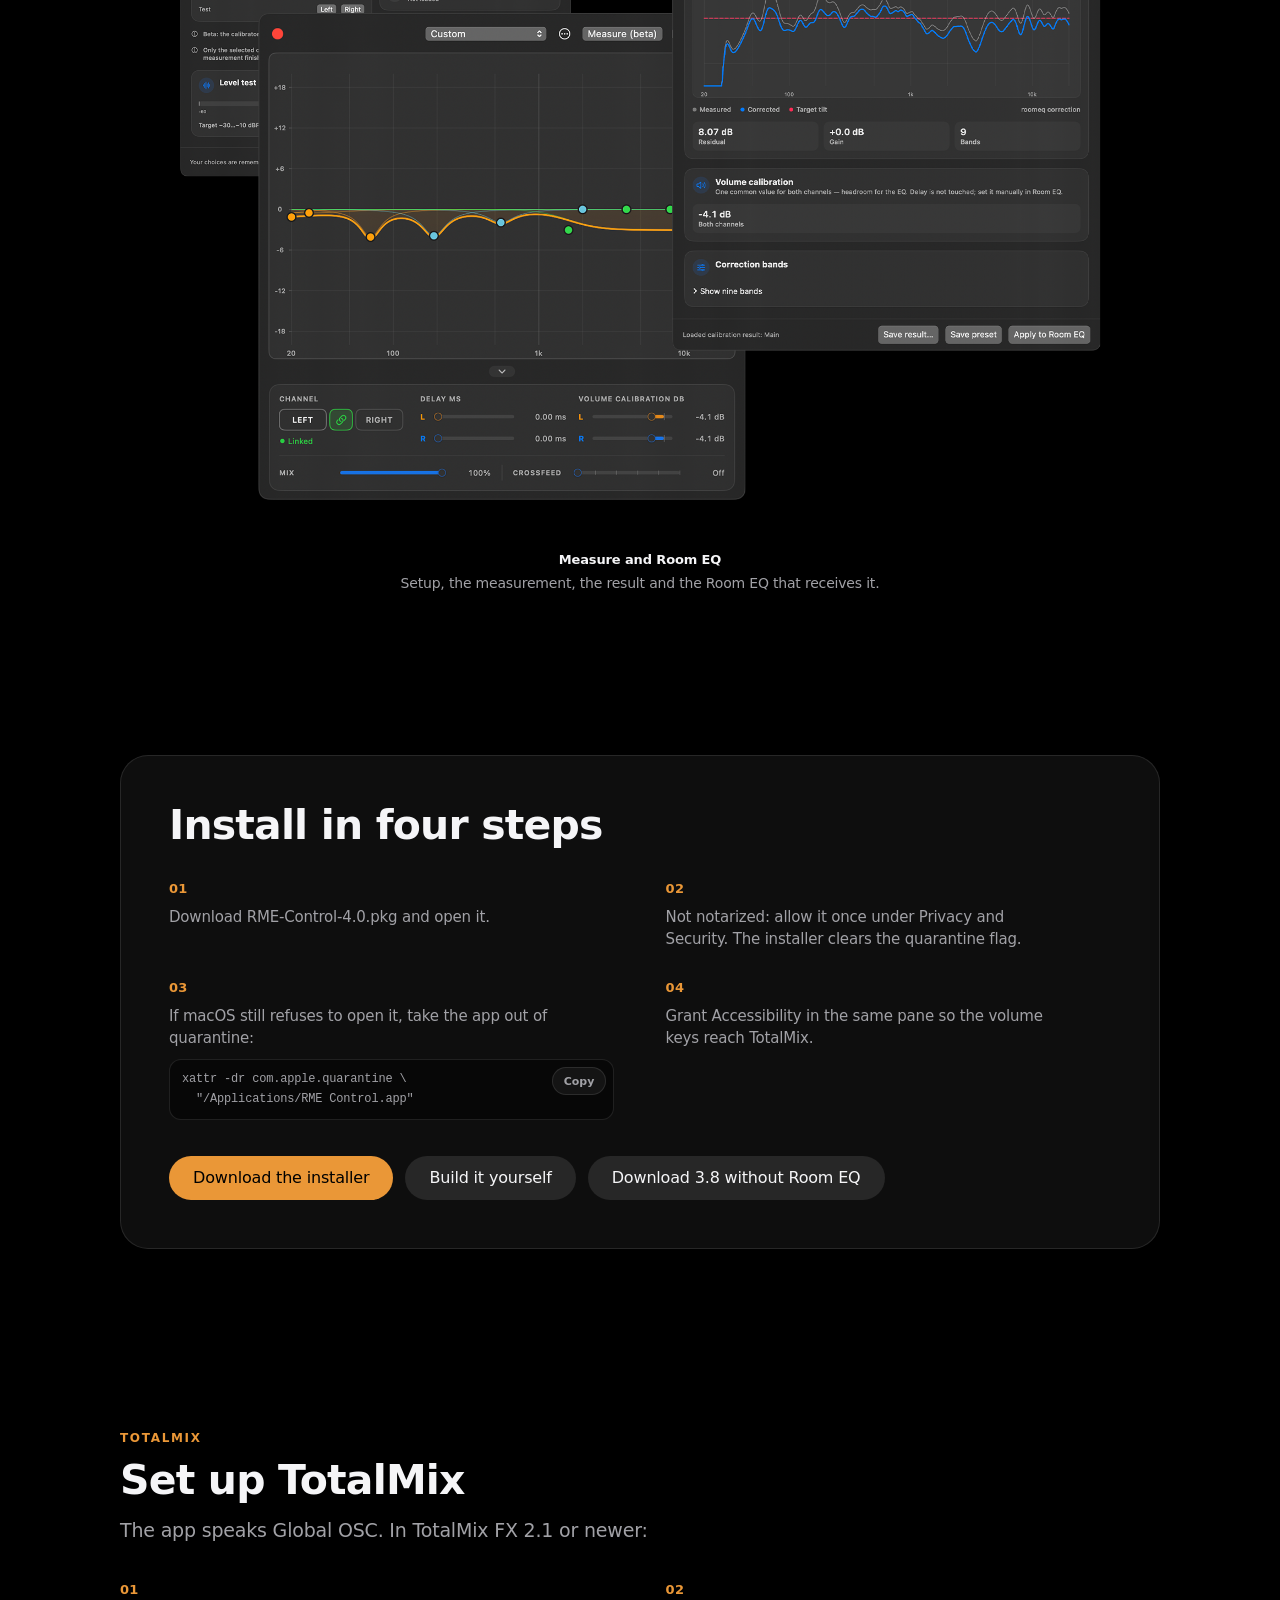
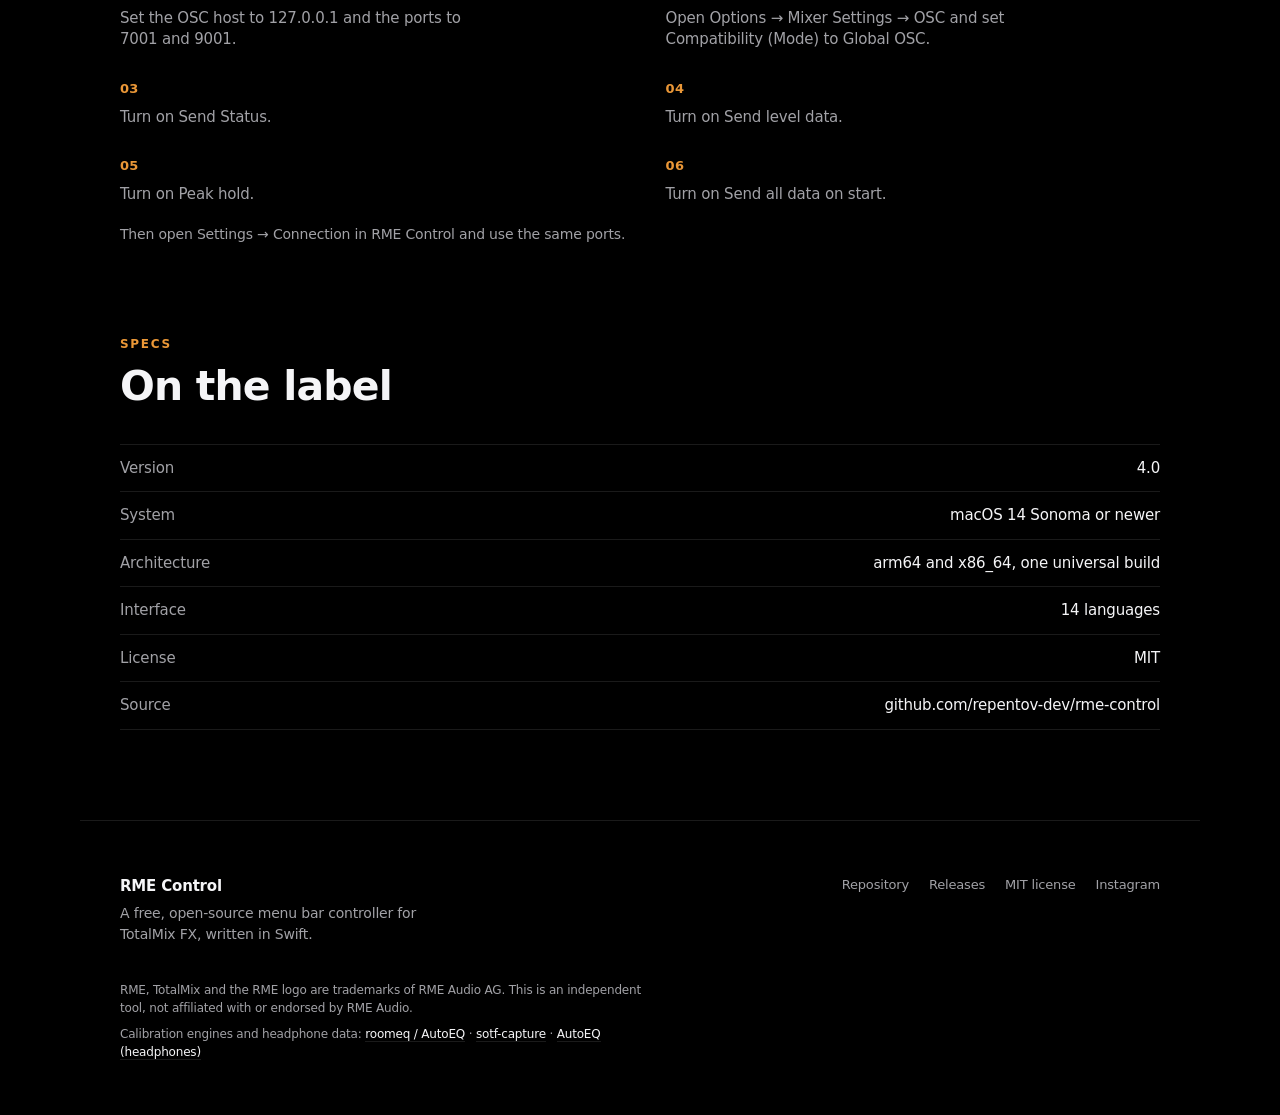
==== commit 17cbede4: "Drop the duplicate 3.8 note from the install card" ====
--- a/docs/index.html
+++ b/docs/index.html
@@ -13,7 +13,7 @@
     document.querySelectorAll("[data-reveal]").forEach(function (el) { el.classList.add("is-in"); });
   }, 3500);
 </script>
-<link rel="stylesheet" href="./apple.css?v=15">
+<link rel="stylesheet" href="./apple.css?v=16">
 </head>
 <body>
 
@@ -185,7 +185,6 @@
         <a class="btn btn--tint" href="https://github.com/repentov-dev/rme-control#build-and-install" data-i18n="install.build">Build it yourself</a>
         <a class="btn btn--tint" href="./downloads/RME-Control-3.8.pkg" data-i18n="install.old">Download 3.8 without Room EQ</a>
       </div>
-      <p class="install__note" data-i18n="install.old.note">Version 3.8: outputs, inputs, presets and the phone remote, but no Room EQ.</p>
     </div>
   </section>
 
@@ -247,7 +246,7 @@
   </div>
 </footer>
 
-<script src="./i18n.js?v=9" defer></script>
+<script src="./i18n.js?v=10" defer></script>
 <script src="./apple.js?v=5" defer></script>
 </body>
 </html>
--- a/docs/apple.css
+++ b/docs/apple.css
@@ -284,7 +284,6 @@
   .cmd__copy { position: static; min-height: 30px; font-size: 12px; }
 }
 .install__actions { display: flex; flex-wrap: wrap; gap: 12px; margin-top: 36px; }
-.install__note { margin-top: 16px; font-size: 14px; line-height: 1.45; color: var(--text-2); max-width: 52ch; }
 .nowrap { white-space: nowrap; }
 
 /* TotalMix setup: the same six-step rhythm as the install card, on the ground. */
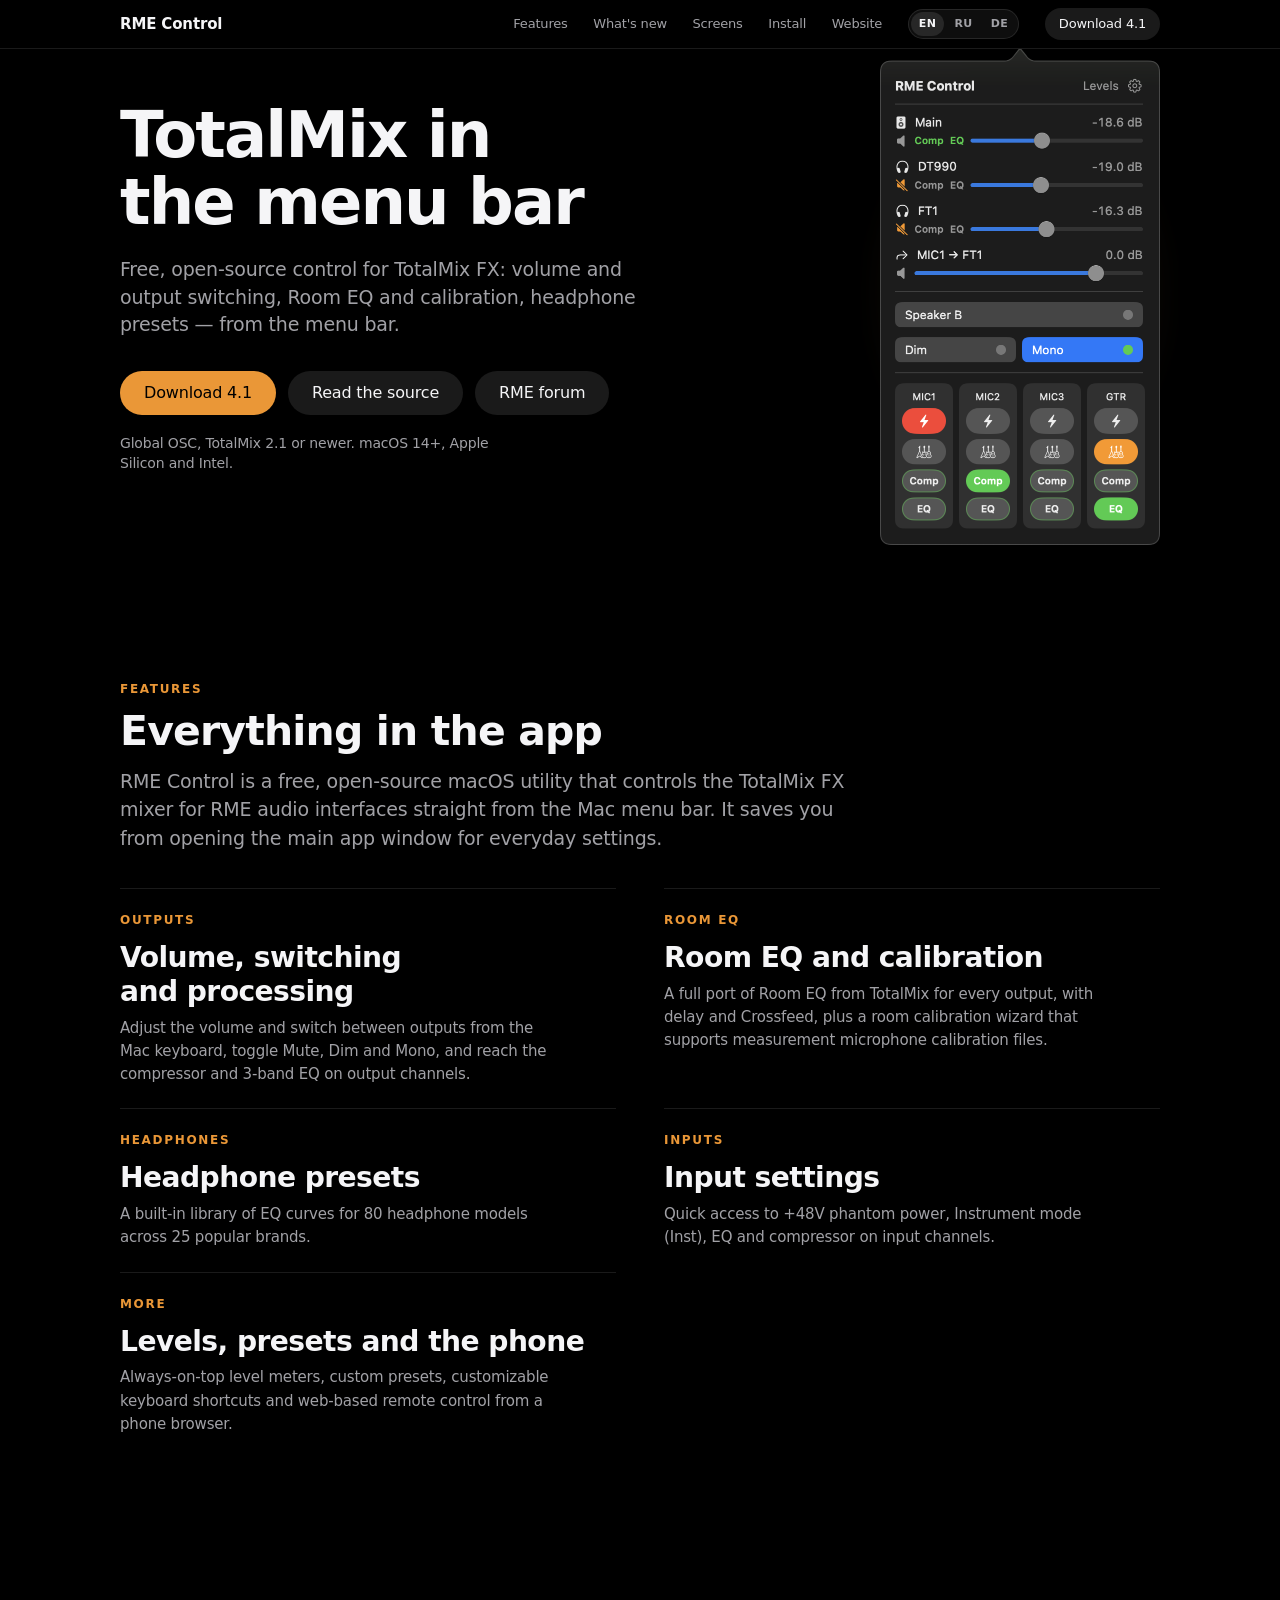
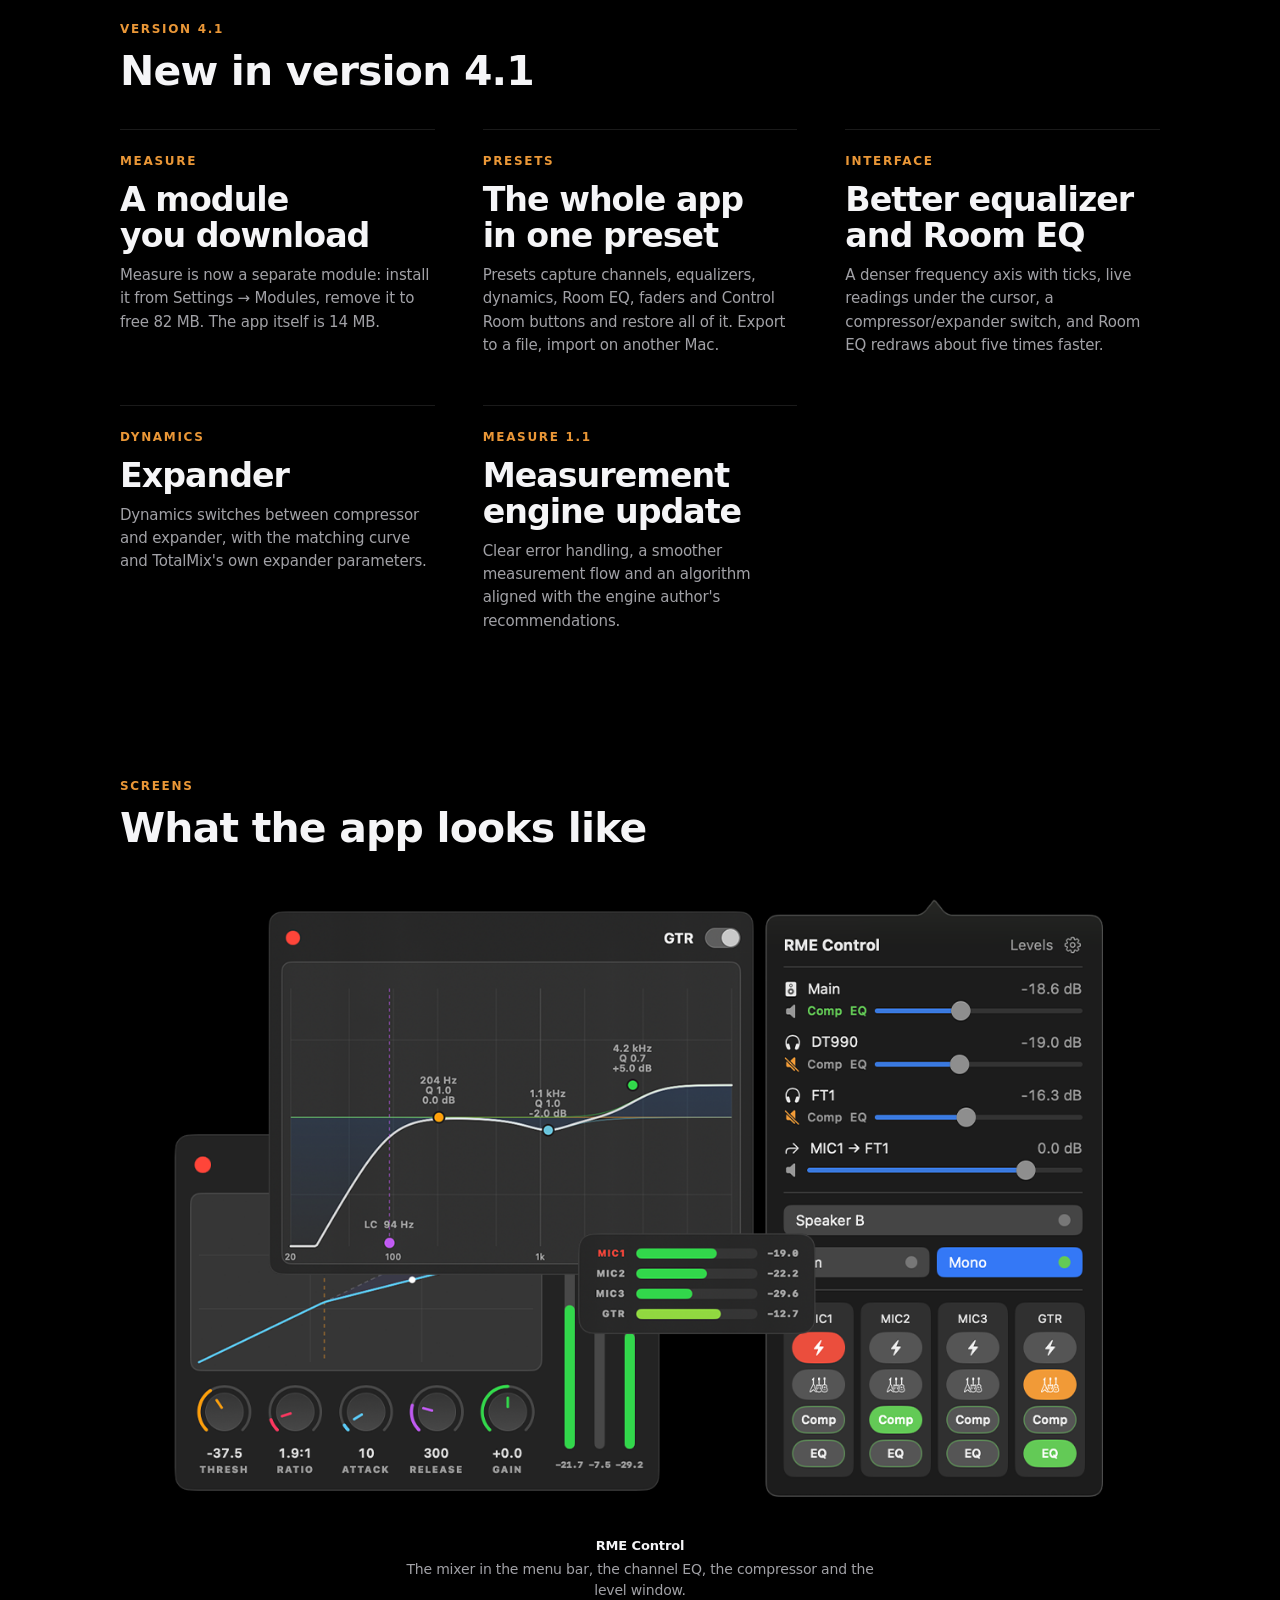
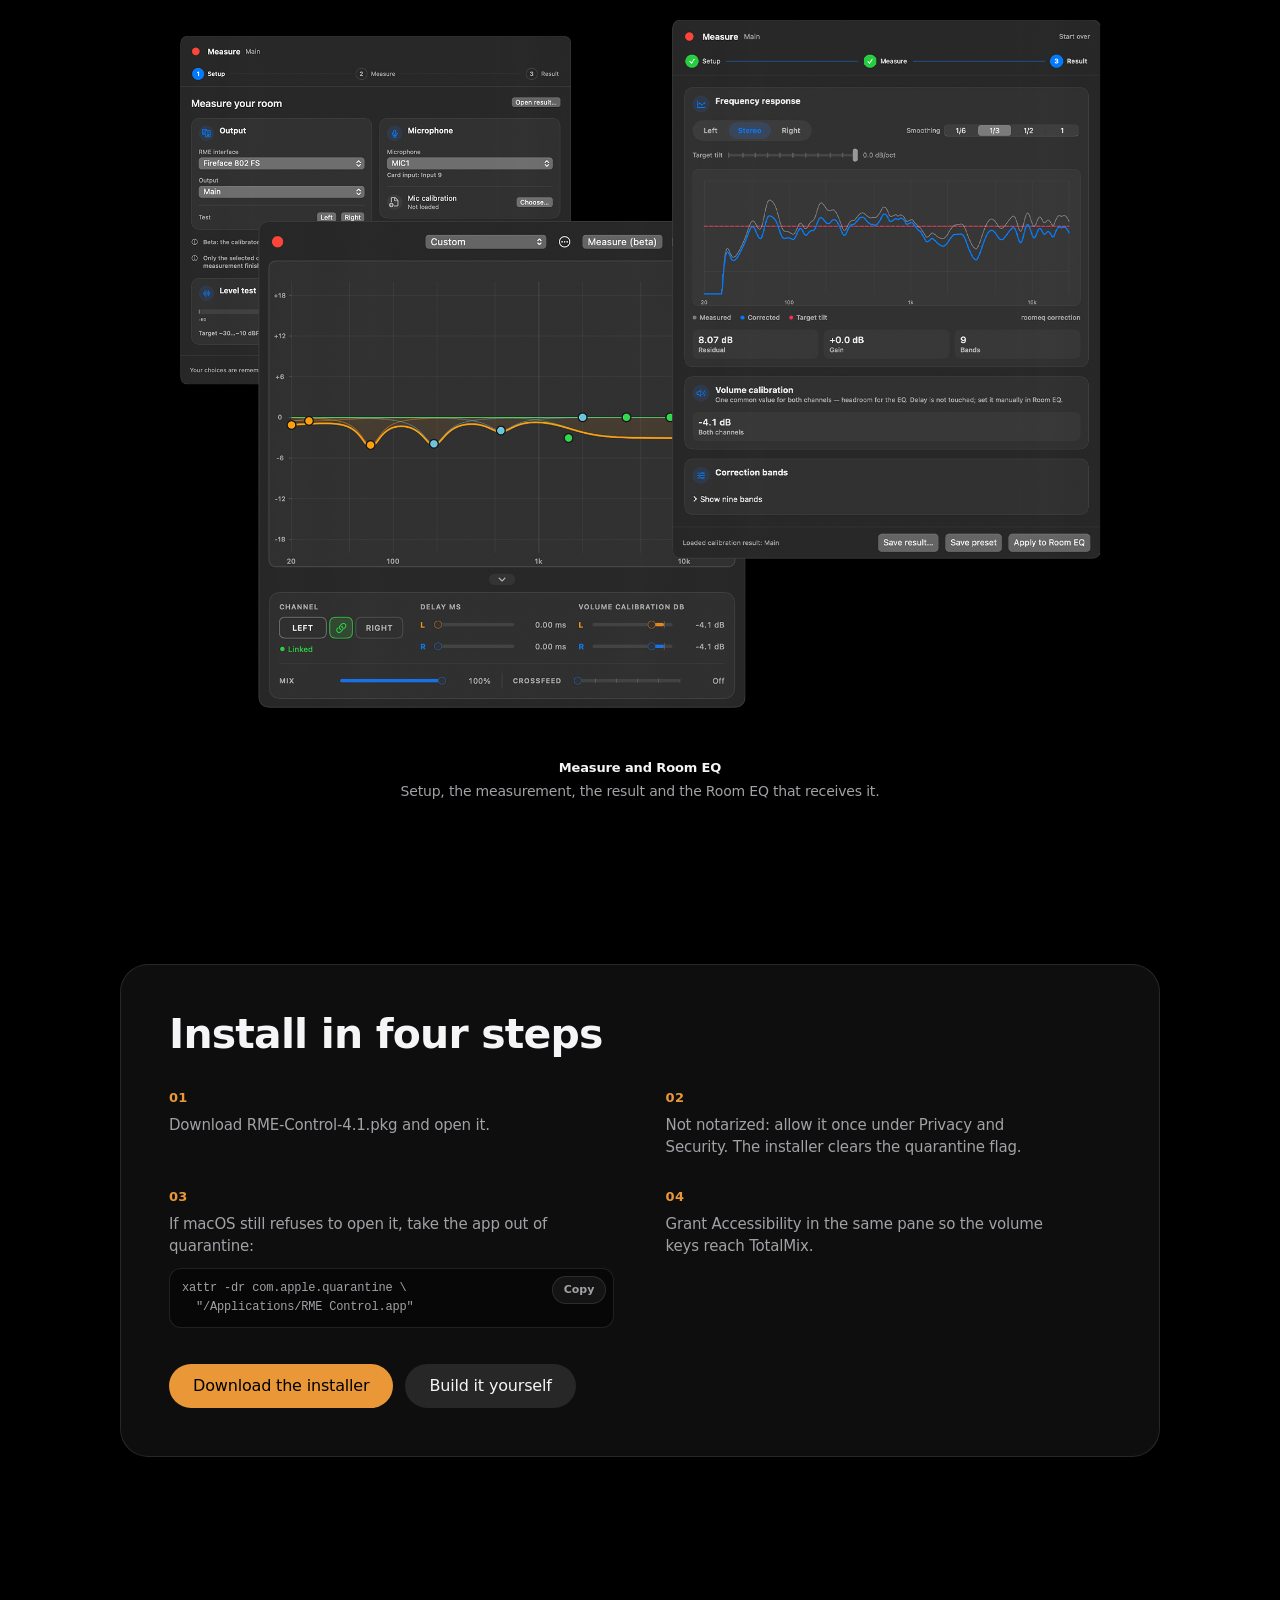
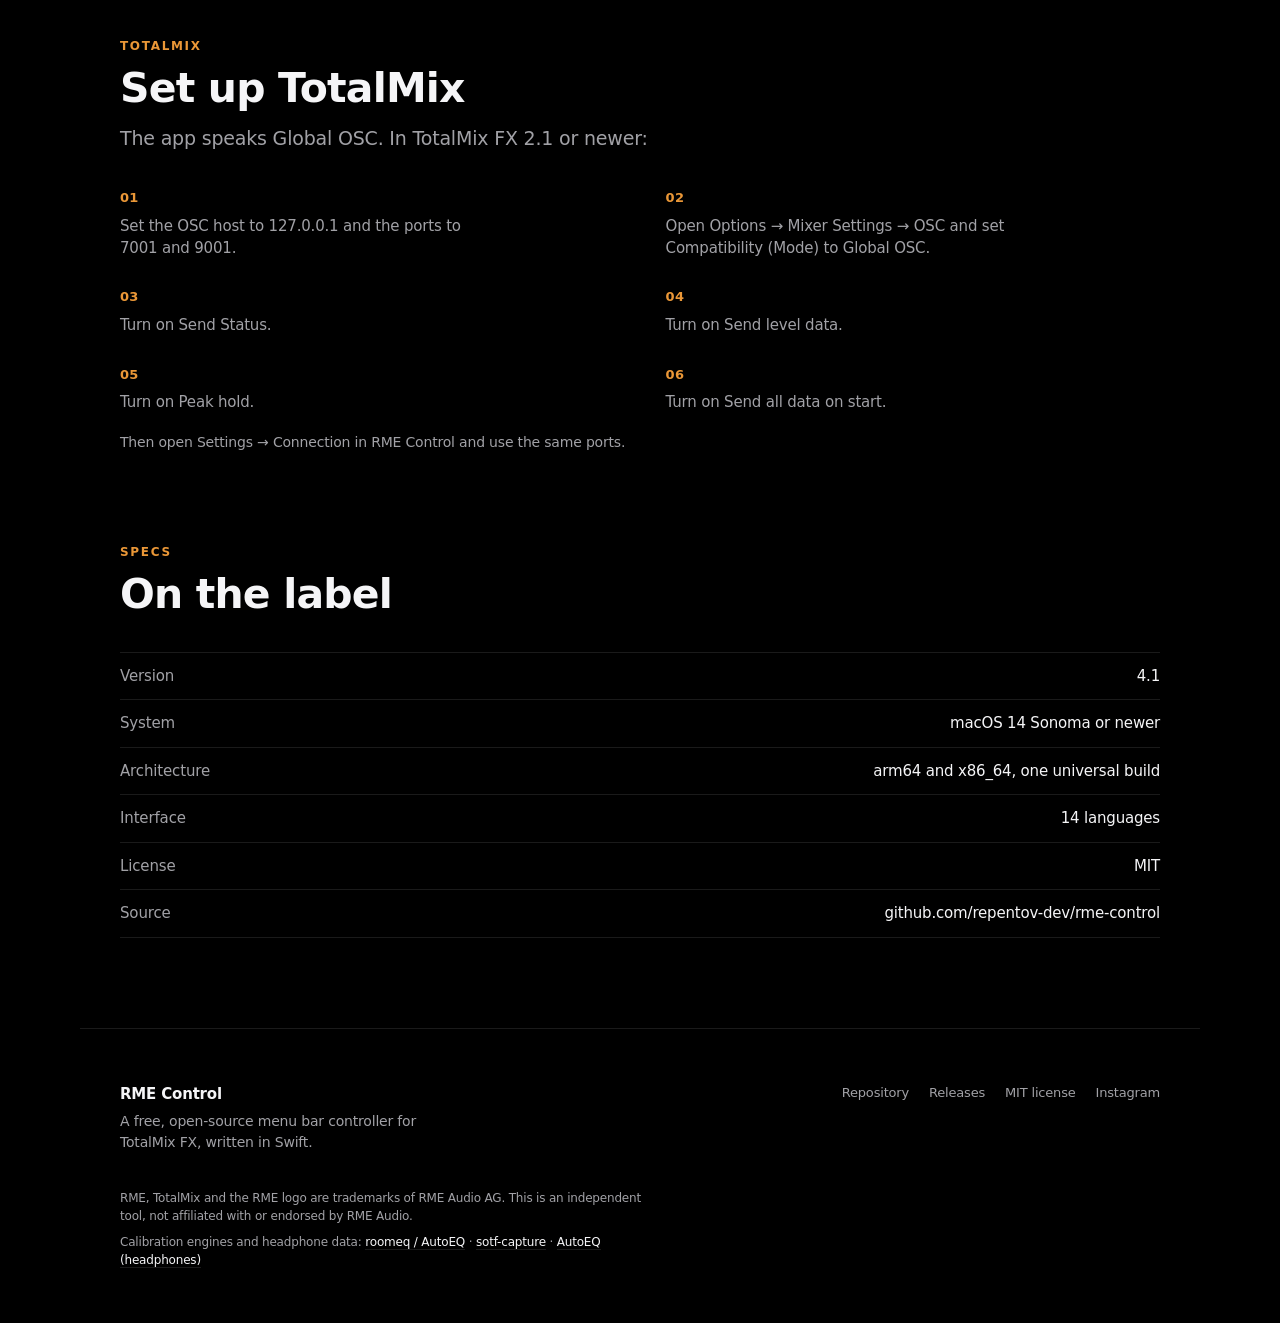
==== commit a3e9acc0: "Announce 4.1 on the site The download button and version now point at the 4.1 release, the what's-ne" ====
--- a/docs/index.html
+++ b/docs/index.html
@@ -31,7 +31,7 @@
         <button type="button" data-lang="ru">RU</button>
         <button type="button" data-lang="de">DE</button>
       </span>
-      <a class="nav__cta" href="https://github.com/repentov-dev/rme-control/releases/download/v4.0/RME-Control-4.0.pkg" data-i18n="nav.download">Download 4.0</a>
+      <a class="nav__cta" href="https://github.com/repentov-dev/rme-control/releases/download/v4.1/RME-Control-4.1.pkg" data-i18n="nav.download">Download 4.1</a>
     </nav>
     <button class="nav__burger" type="button" aria-label="Menu" aria-expanded="false">
       <span></span><span></span>
@@ -46,14 +46,10 @@
       <h1 data-i18n="hero.title">TotalMix in the menu bar</h1>
       <p class="hero__sub" data-i18n="hero.sub">Free, open-source control for TotalMix FX: volume and output switching, Room EQ and calibration, headphone presets — from the menu bar.</p>
       <div class="hero__actions">
-        <a class="btn btn--fill" href="https://github.com/repentov-dev/rme-control/releases/download/v4.0/RME-Control-4.0.pkg" data-i18n="hero.download">Download 4.0</a>
+        <a class="btn btn--fill" href="https://github.com/repentov-dev/rme-control/releases/download/v4.1/RME-Control-4.1.pkg" data-i18n="hero.download">Download 4.1</a>
         <a class="btn btn--tint" href="https://github.com/repentov-dev/rme-control" data-i18n="hero.source">Read the source</a>
         <a class="btn btn--tint" href="https://forum.rme-audio.de/viewtopic.php?id=43536" data-i18n="hero.forum">RME forum</a>
       </div>
-      <p class="hero__alt">
-        <span data-i18n="hero.old">Prefer a build without Room EQ?</span>
-        <a href="./downloads/RME-Control-3.8.pkg" data-i18n="hero.old.link">Download 3.8</a>
-      </p>
       <p class="hero__note" data-i18n="hero.note">Global OSC, TotalMix 2.1 or newer. macOS 14+, Apple Silicon and Intel.</p>
     </div>
     <div class="hero__stage">
@@ -100,25 +96,34 @@
 
   <section class="new" id="new">
     <div class="section-head" data-reveal>
-      <p class="eyebrow" data-i18n="new.eyebrow">Version 4.0</p>
-      <h2 data-i18n="new.title">New in version 4.0</h2>
+      <p class="eyebrow" data-i18n="new.eyebrow">Version 4.1</p>
+      <h2 data-i18n="new.title">New in version 4.1</h2>
     </div>
     <div class="new__list">
       <article class="new__row" data-reveal style="--i:0">
-        <p class="chapter__kicker" data-i18n="new.eq.kicker">Room EQ</p>
-        <h3 data-i18n="new.eq.title">Fully carried over from TotalMix</h3>
-        <p data-i18n="new.eq.text">Nine bands on every output, with Mix and Crossfeed right inside the Room EQ window.</p>
+        <p class="chapter__kicker" data-i18n="new.module.kicker">Measure</p>
+        <h3 data-i18n="new.module.title">A module you download</h3>
+        <p data-i18n="new.module.text">Measure is now a separate module: install it from Settings → Modules, remove it to free 82 MB. The app itself is 14 MB.</p>
       </article>
       <article class="new__row" data-reveal style="--i:1">
-        <p class="chapter__kicker" data-i18n="new.hp.kicker">Headphones</p>
-        <h3 data-i18n="new.hp.title">Presets for popular headphones</h3>
-        <p data-i18n="new.hp.text">A large library of presets for the most popular headphones. Pick a model and the curve lands in Room EQ.</p>
-        <p class="new__stat"><strong>25</strong> <span data-i18n="new.stat.brands">brands</span> · <strong>80</strong> <span data-i18n="new.stat.models">models</span></p>
+        <p class="chapter__kicker" data-i18n="new.presets.kicker">Presets</p>
+        <h3 data-i18n="new.presets.title">The whole app in one preset</h3>
+        <p data-i18n="new.presets.text">Presets capture channels, equalizers, dynamics, Room EQ, faders and Control Room buttons — and restore all of it. Export to a file, import on another Mac.</p>
       </article>
       <article class="new__row" data-reveal style="--i:2">
-        <p class="chapter__kicker" data-i18n="new.engine.kicker">Correction engine</p>
-        <h3 data-i18n="new.engine.title">Correction system</h3>
-        <p data-i18n="new.engine.text">Measure both speakers, get left, right and stereo corrections and apply them to Room EQ. Save your own calibration presets; microphone calibration files are supported.</p>
+        <p class="chapter__kicker" data-i18n="new.ux.kicker">Interface</p>
+        <h3 data-i18n="new.ux.title">Better equalizer and Room EQ</h3>
+        <p data-i18n="new.ux.text">A denser frequency axis with ticks, live readings under the cursor, a compressor/expander switch, and Room EQ redraws about five times faster.</p>
+      </article>
+      <article class="new__row" data-reveal style="--i:3">
+        <p class="chapter__kicker" data-i18n="new.expander.kicker">Dynamics</p>
+        <h3 data-i18n="new.expander.title">Expander</h3>
+        <p data-i18n="new.expander.text">Dynamics switches between compressor and expander, with the matching curve and TotalMix's own expander parameters.</p>
+      </article>
+      <article class="new__row" data-reveal style="--i:4">
+        <p class="chapter__kicker" data-i18n="new.measure11.kicker">Measure 1.1</p>
+        <h3 data-i18n="new.measure11.title">Measurement engine update</h3>
+        <p data-i18n="new.measure11.text">Clear error handling, a smoother measurement flow and an algorithm aligned with the engine author's recommendations.</p>
       </article>
     </div>
   </section>
@@ -158,7 +163,7 @@
       <ol class="steps">
         <li class="step">
           <span class="step__num">01</span>
-          <p><span data-i18n="install.one">Download</span> <span class="nowrap">RME-Control-4.0.pkg</span> <span data-i18n="install.one.b">and open it.</span></p>
+          <p><span data-i18n="install.one">Download</span> <span class="nowrap">RME-Control-4.1.pkg</span> <span data-i18n="install.one.b">and open it.</span></p>
         </li>
         <li class="step">
           <span class="step__num">02</span>
@@ -181,9 +186,8 @@
         </li>
       </ol>
       <div class="install__actions">
-        <a class="btn btn--fill" href="https://github.com/repentov-dev/rme-control/releases/download/v4.0/RME-Control-4.0.pkg" data-i18n="install.download">Download the installer</a>
+        <a class="btn btn--fill" href="https://github.com/repentov-dev/rme-control/releases/download/v4.1/RME-Control-4.1.pkg" data-i18n="install.download">Download the installer</a>
         <a class="btn btn--tint" href="https://github.com/repentov-dev/rme-control#build-and-install" data-i18n="install.build">Build it yourself</a>
-        <a class="btn btn--tint" href="./downloads/RME-Control-3.8.pkg" data-i18n="install.old">Download 3.8 without Room EQ</a>
       </div>
     </div>
   </section>
@@ -211,7 +215,7 @@
       <h2 data-i18n="specs.title">On the label</h2>
     </div>
     <dl class="sheet sheet--specs" data-reveal>
-      <div class="row"><dt data-i18n="specs.version">Version</dt><dd>4.0</dd></div>
+      <div class="row"><dt data-i18n="specs.version">Version</dt><dd>4.1</dd></div>
       <div class="row"><dt data-i18n="specs.system">System</dt><dd data-i18n="specs.system.v">macOS 14 Sonoma or newer</dd></div>
       <div class="row"><dt data-i18n="specs.arch">Architecture</dt><dd data-i18n="specs.arch.v">arm64 and x86_64, one universal build</dd></div>
       <div class="row"><dt data-i18n="specs.languages">Interface</dt><dd data-i18n="specs.languages.v">14 languages</dd></div>
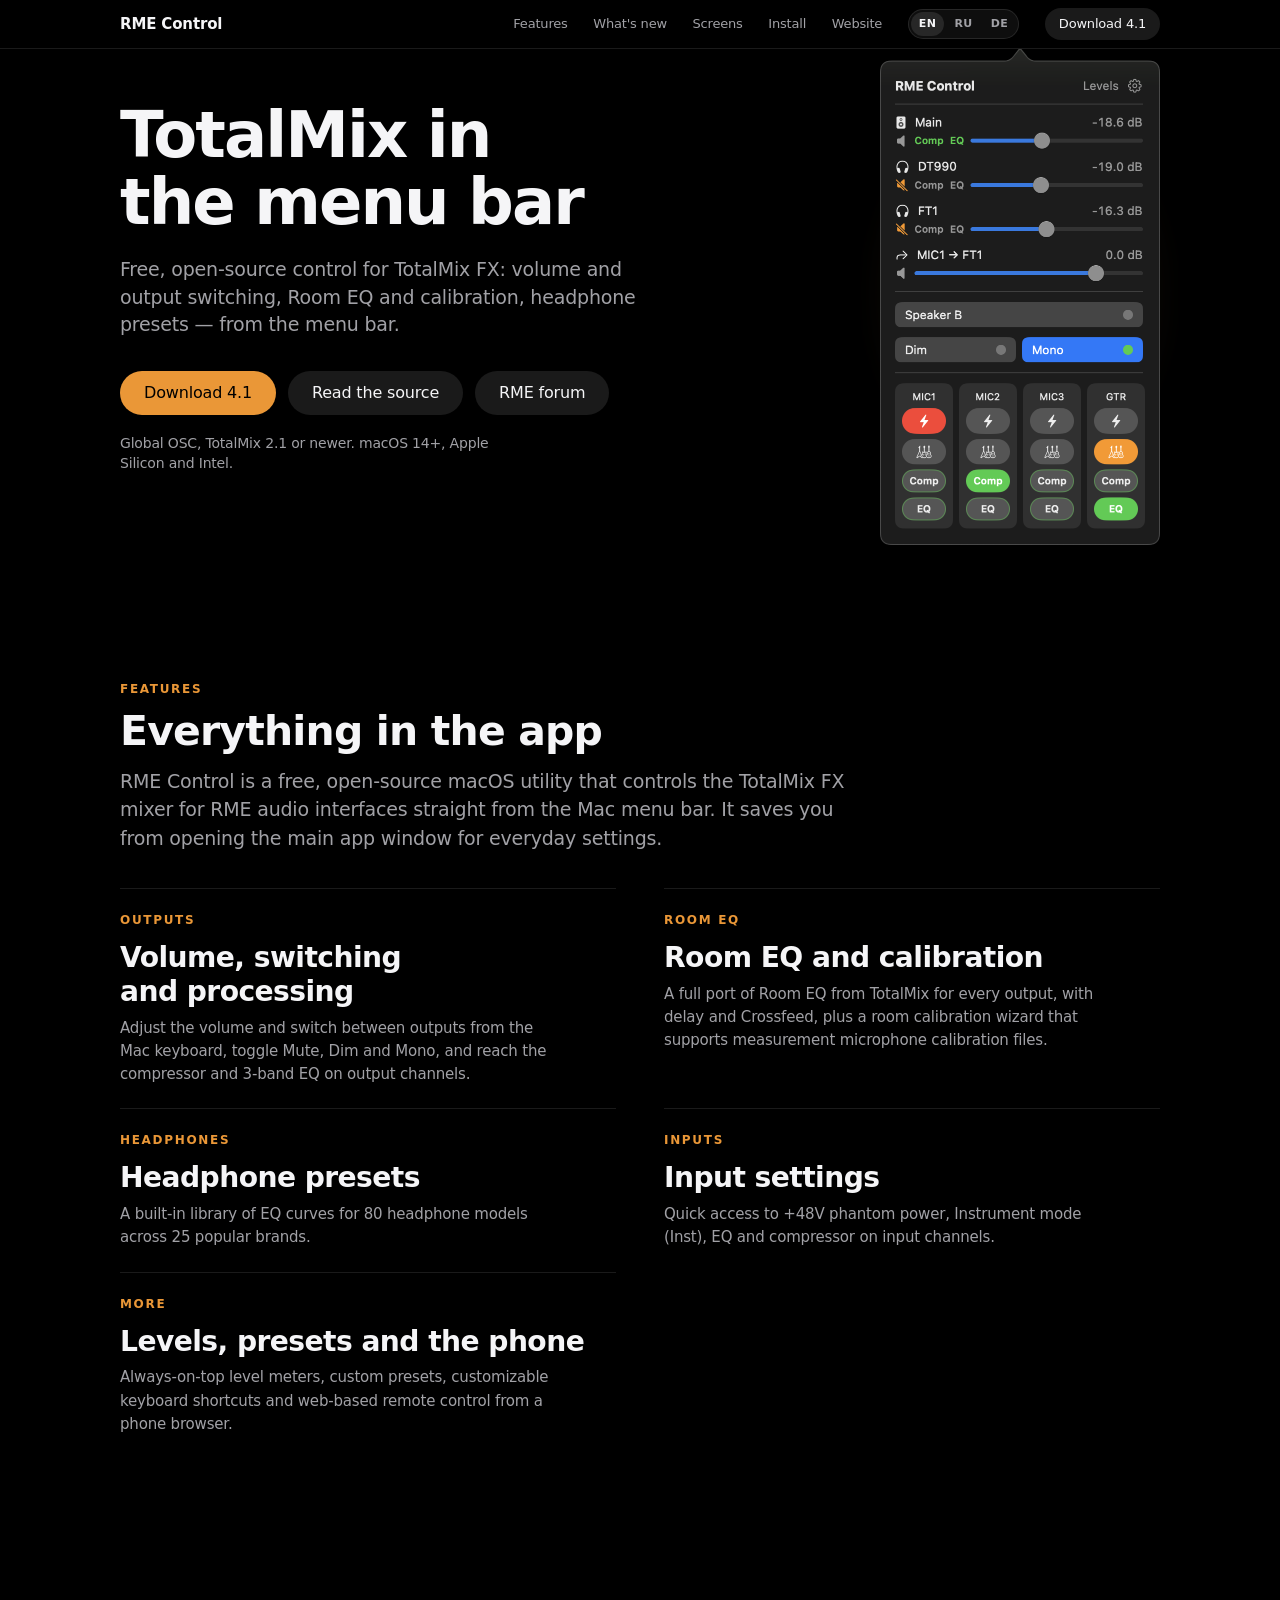
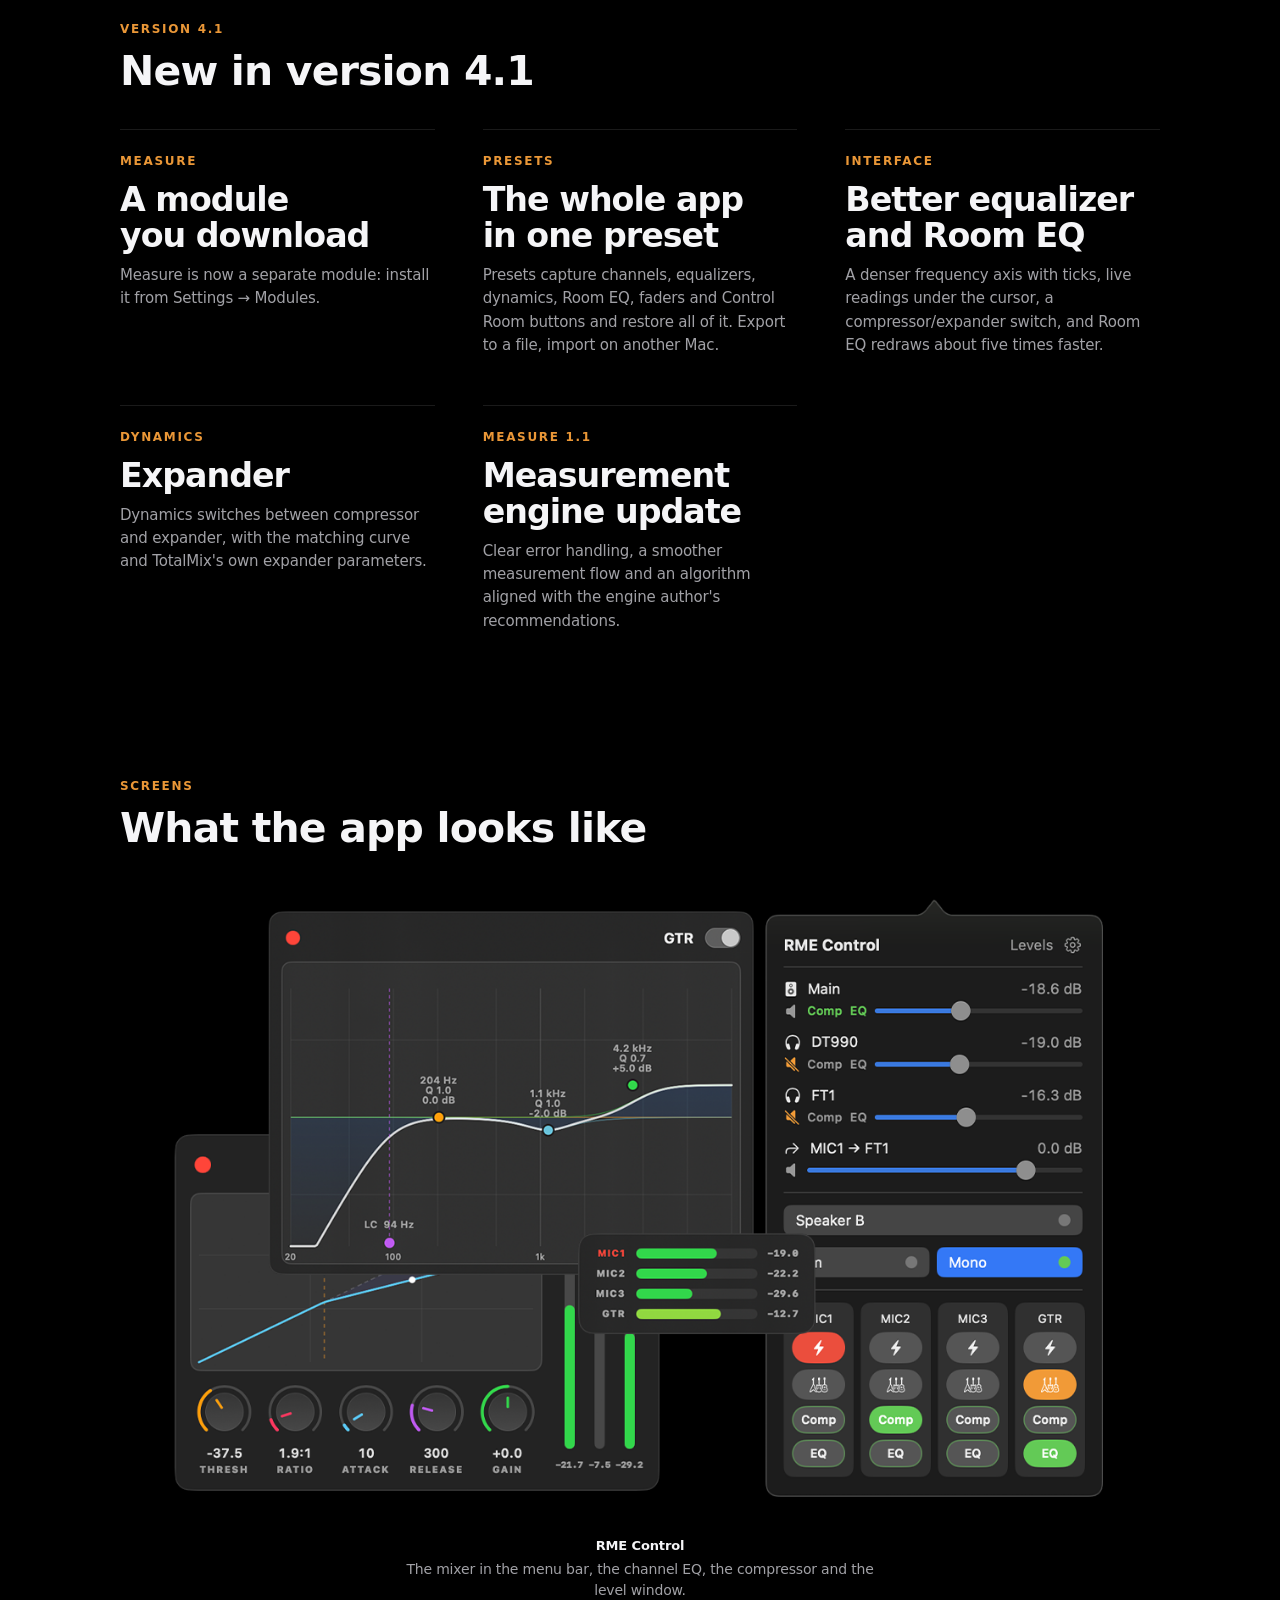
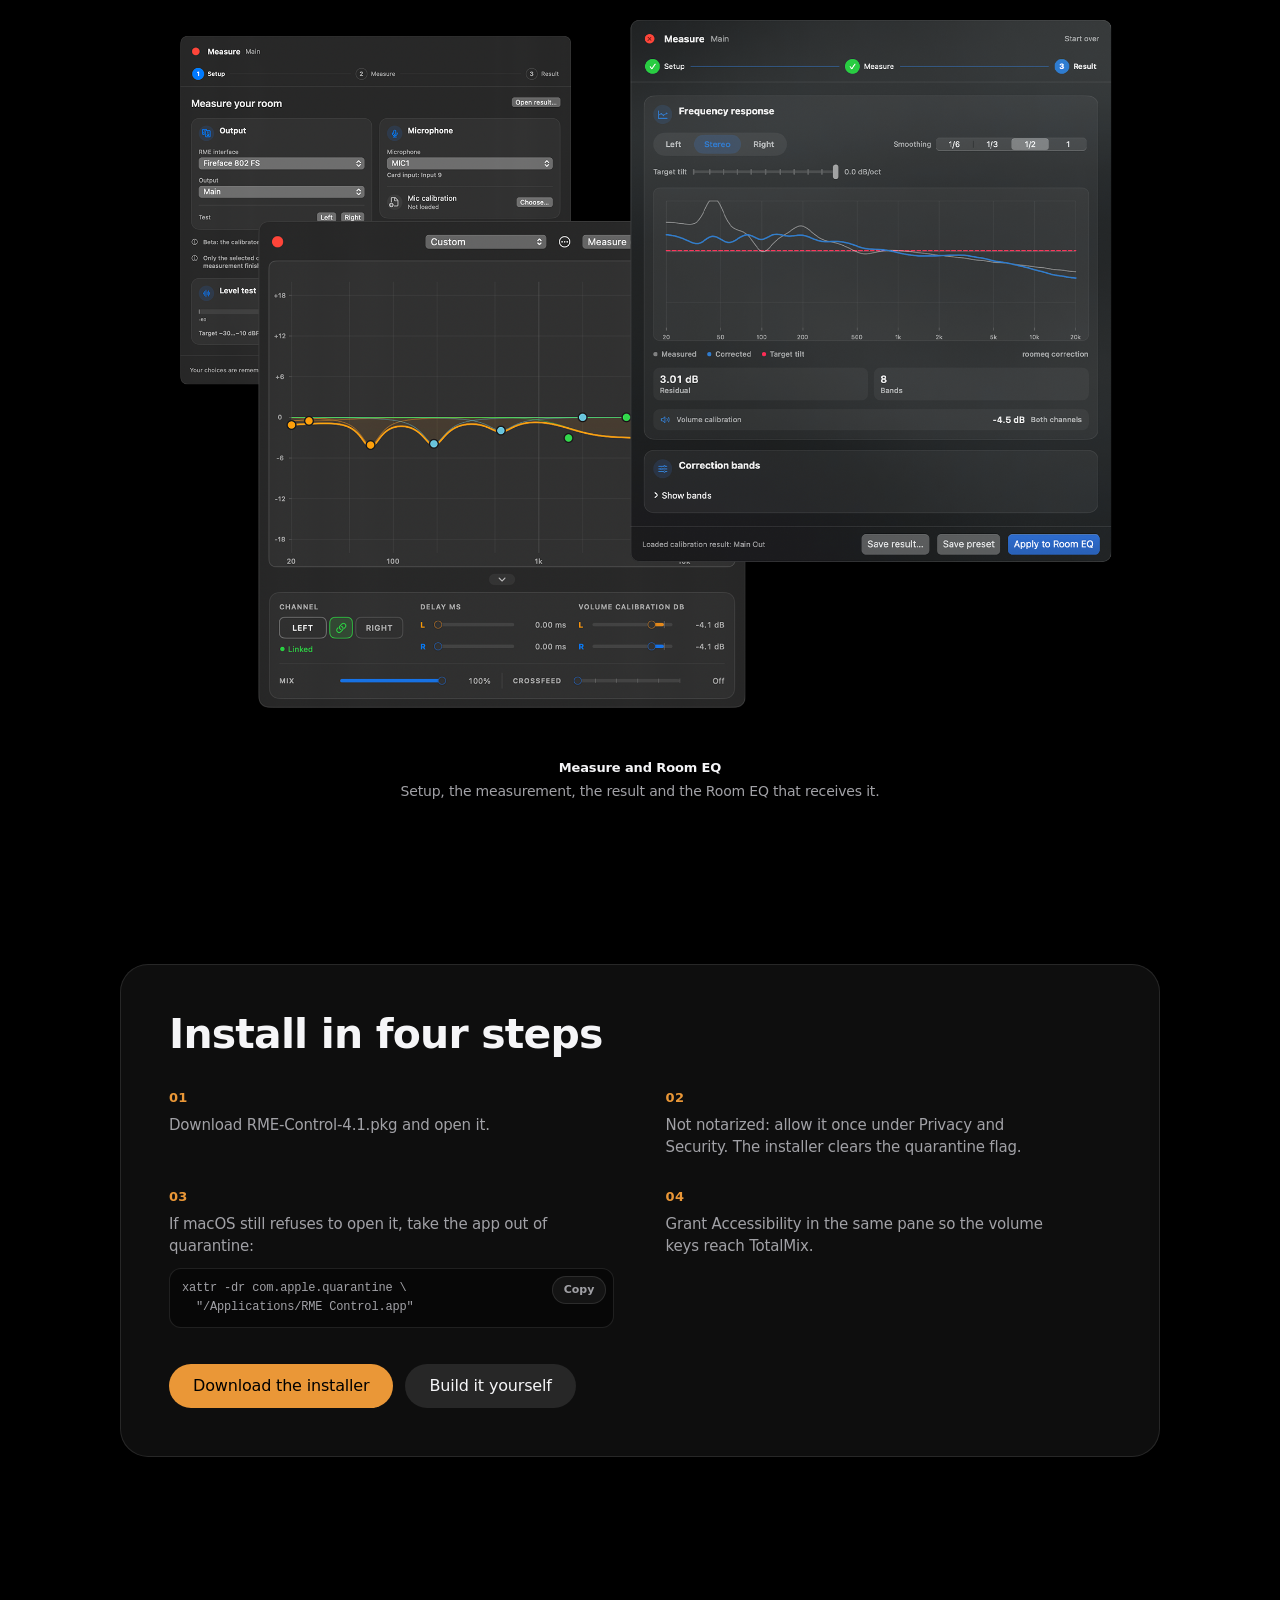
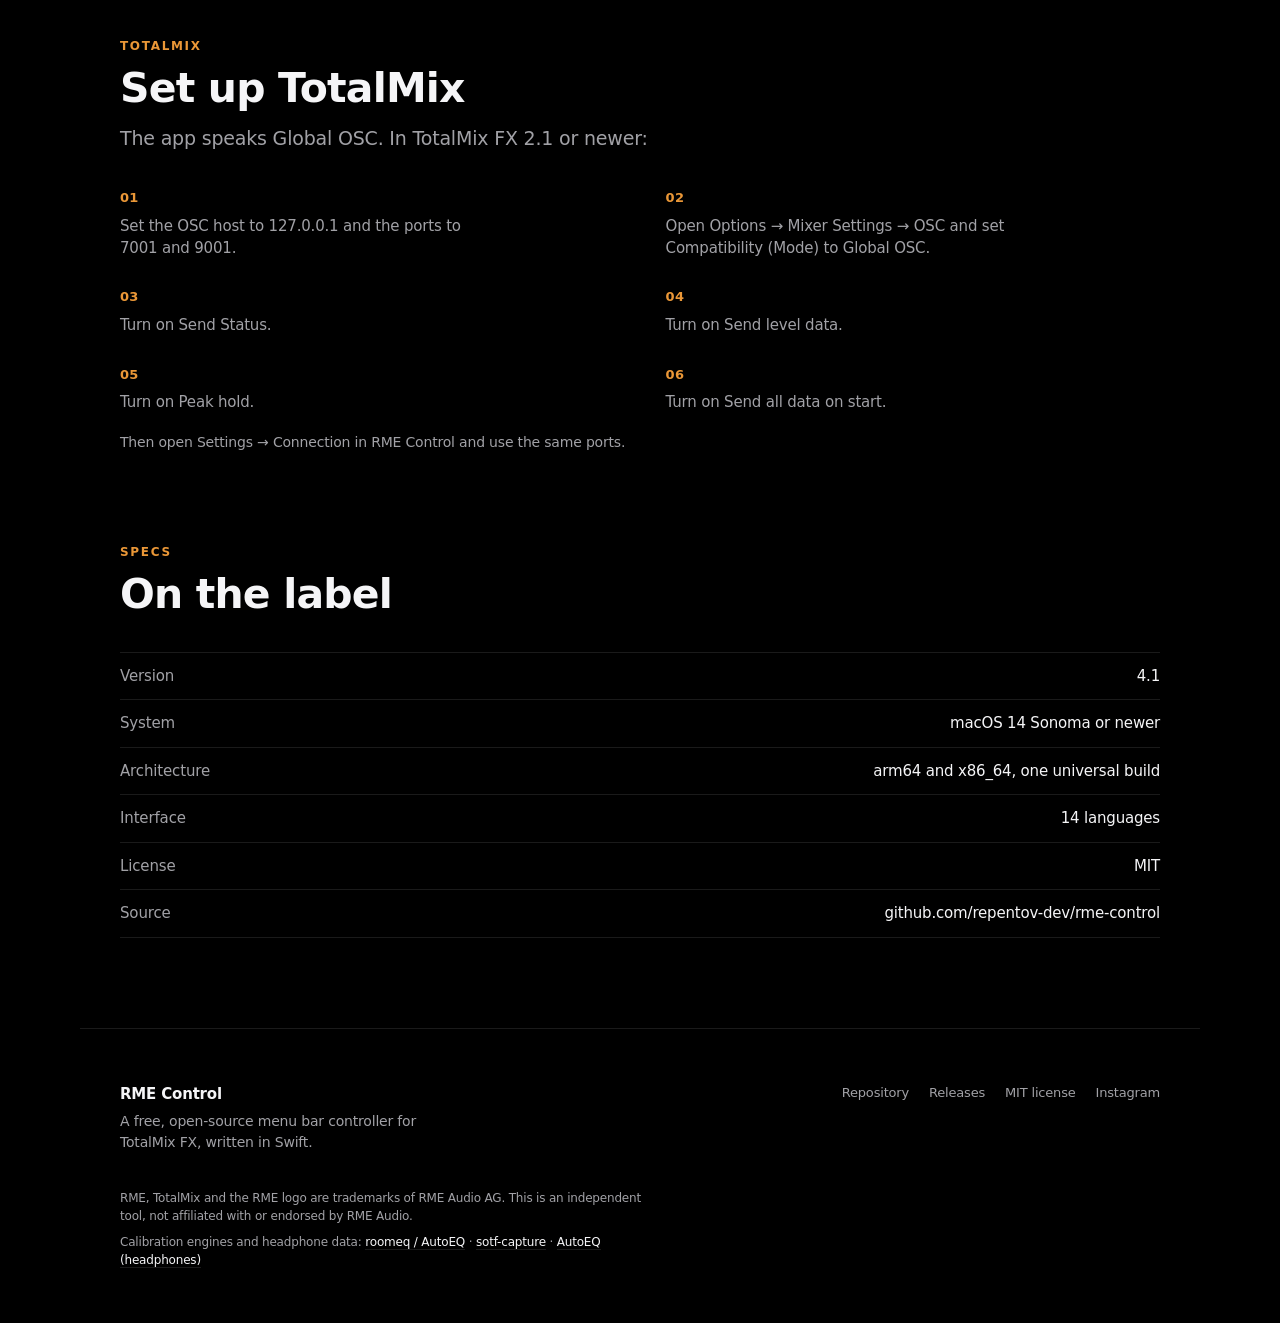
==== commit 376590bd: "Finish the 4.1 site copy and show the new Measure capture The German what's-new section was still En" ====
--- a/docs/index.html
+++ b/docs/index.html
@@ -20,20 +20,20 @@
 <header class="nav">
   <div class="nav__inner">
     <a class="nav__brand" href="#top">RME Control</a>
-    <nav class="nav__links" aria-label="Sections">
+    <nav class="nav__links" aria-label="Sections" data-i18n-aria-label="nav.sections">
       <a href="#features" data-i18n="nav.features">Features</a>
       <a href="#new" data-i18n="nav.new">What's new</a>
       <a href="#screens" data-i18n="nav.screens">Screens</a>
       <a href="#install" data-i18n="nav.install">Install</a>
       <a href="https://repentov-dev.github.io/repentov-site/" data-i18n="nav.site" target="_blank" rel="noopener">Website</a>
-      <span class="lang" role="group" aria-label="Language">
-        <button type="button" data-lang="en">EN</button>
-        <button type="button" data-lang="ru">RU</button>
-        <button type="button" data-lang="de">DE</button>
+      <span class="lang" role="group" aria-label="Language" data-i18n-aria-label="nav.language">
+        <button type="button" data-lang="en" lang="en" aria-label="English">EN</button>
+        <button type="button" data-lang="ru" lang="ru" aria-label="Русский">RU</button>
+        <button type="button" data-lang="de" lang="de" aria-label="Deutsch">DE</button>
       </span>
       <a class="nav__cta" href="https://github.com/repentov-dev/rme-control/releases/download/v4.1/RME-Control-4.1.pkg" data-i18n="nav.download">Download 4.1</a>
     </nav>
-    <button class="nav__burger" type="button" aria-label="Menu" aria-expanded="false">
+    <button class="nav__burger" type="button" aria-label="Menu" aria-expanded="false" data-i18n-aria-label="nav.menu">
       <span></span><span></span>
     </button>
   </div>
@@ -54,7 +54,7 @@
     </div>
     <div class="hero__stage">
       <div class="hero__tilt">
-        <img class="hero__shot" src="./screenshots/popover-window.png" width="560" height="993" alt="RME Control popover">
+        <img class="hero__shot" src="./screenshots/popover-window.png" width="560" height="993" alt="RME Control popover" data-i18n-alt="shot.popover.alt">
       </div>
     </div>
   </section>
@@ -103,7 +103,7 @@
       <article class="new__row" data-reveal style="--i:0">
         <p class="chapter__kicker" data-i18n="new.module.kicker">Measure</p>
         <h3 data-i18n="new.module.title">A module you download</h3>
-        <p data-i18n="new.module.text">Measure is now a separate module: install it from Settings → Modules, remove it to free 82 MB. The app itself is 14 MB.</p>
+        <p data-i18n="new.module.text">Measure is now a separate module: install it from Settings → Modules.</p>
       </article>
       <article class="new__row" data-reveal style="--i:1">
         <p class="chapter__kicker" data-i18n="new.presets.kicker">Presets</p>
@@ -135,7 +135,7 @@
     </div>
 
     <figure class="shot shot--wide shot--product" data-reveal>
-      <img src="./screenshots/app.png" width="1156" height="752" alt="RME Control windows">
+      <img src="./screenshots/app.png" width="1156" height="752" alt="RME Control windows" data-i18n-alt="shot.windows.alt">
       <figcaption>
         <span class="shot__name" data-i18n="shot.app.name">RME Control</span>
         <span class="shot__text" data-i18n="shot.app">The mixer in the menu bar, the channel EQ, the compressor and the level window.</span>
@@ -143,7 +143,7 @@
     </figure>
 
     <figure class="shot shot--wide shot--product" data-reveal>
-      <img src="./screenshots/measure.png" width="1781" height="1355" alt="Measure setup, Room EQ and the measurement result">
+      <img src="./screenshots/measure.png?v=2" width="1781" height="1355" alt="Measure setup, Room EQ and the measurement result" data-i18n-alt="shot.measure.alt">
       <figcaption>
         <span class="shot__name" data-i18n="shot.product.name">Measure and Room EQ</span>
         <span class="shot__text" data-i18n="shot.product">Setup, the measurement, the result and the Room EQ that receives it.</span>
@@ -232,7 +232,7 @@
       <p class="foot__mark">RME Control</p>
       <p class="foot__note" data-i18n="foot.note">A free, open-source menu bar controller for TotalMix FX, written in Swift.</p>
     </div>
-    <nav class="foot__links" aria-label="Elsewhere">
+    <nav class="foot__links" aria-label="Elsewhere" data-i18n-aria-label="foot.links">
       <a href="https://github.com/repentov-dev/rme-control" data-i18n="foot.repo">Repository</a>
       <a href="https://github.com/repentov-dev/rme-control/releases" data-i18n="foot.releases">Releases</a>
       <a href="https://github.com/repentov-dev/rme-control/blob/main/LICENSE" data-i18n="foot.license">MIT license</a>
@@ -250,7 +250,7 @@
   </div>
 </footer>
 
-<script src="./i18n.js?v=10" defer></script>
+<script src="./i18n.js?v=12" defer></script>
 <script src="./apple.js?v=5" defer></script>
 </body>
 </html>
